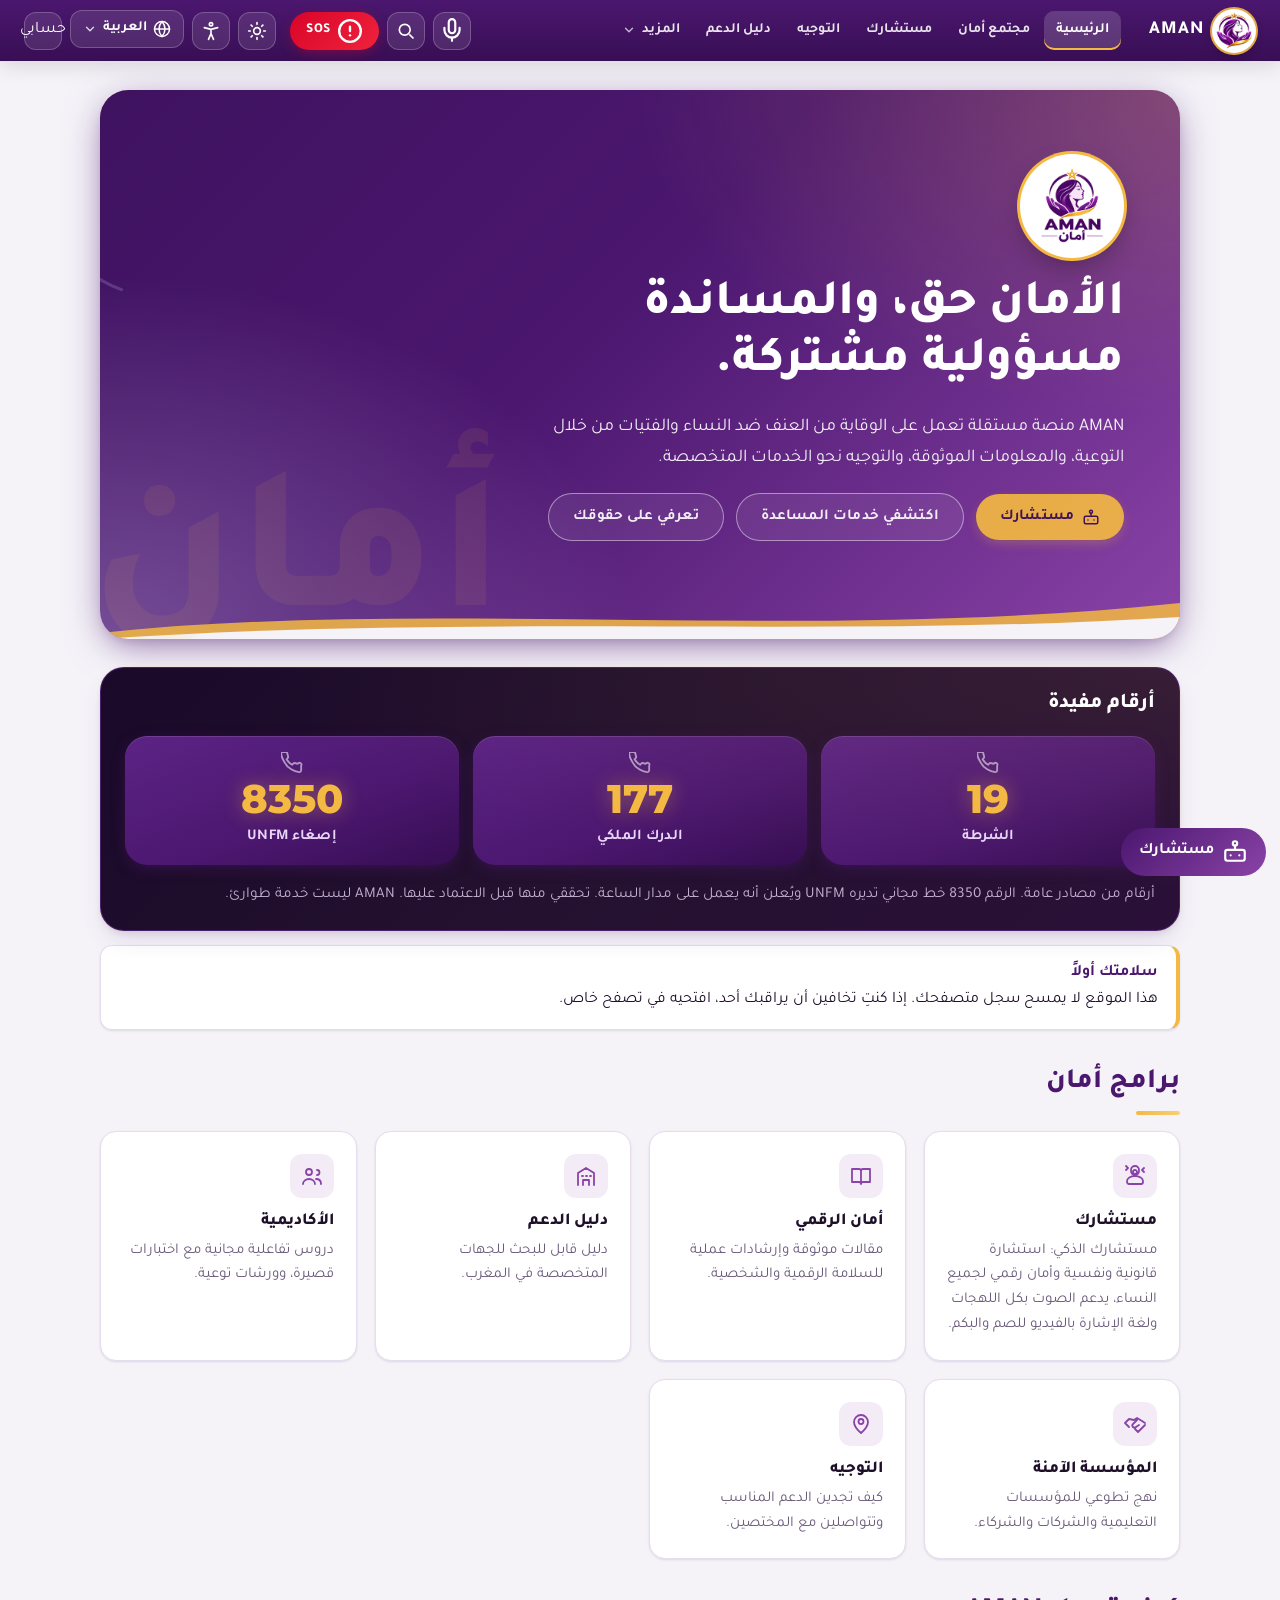
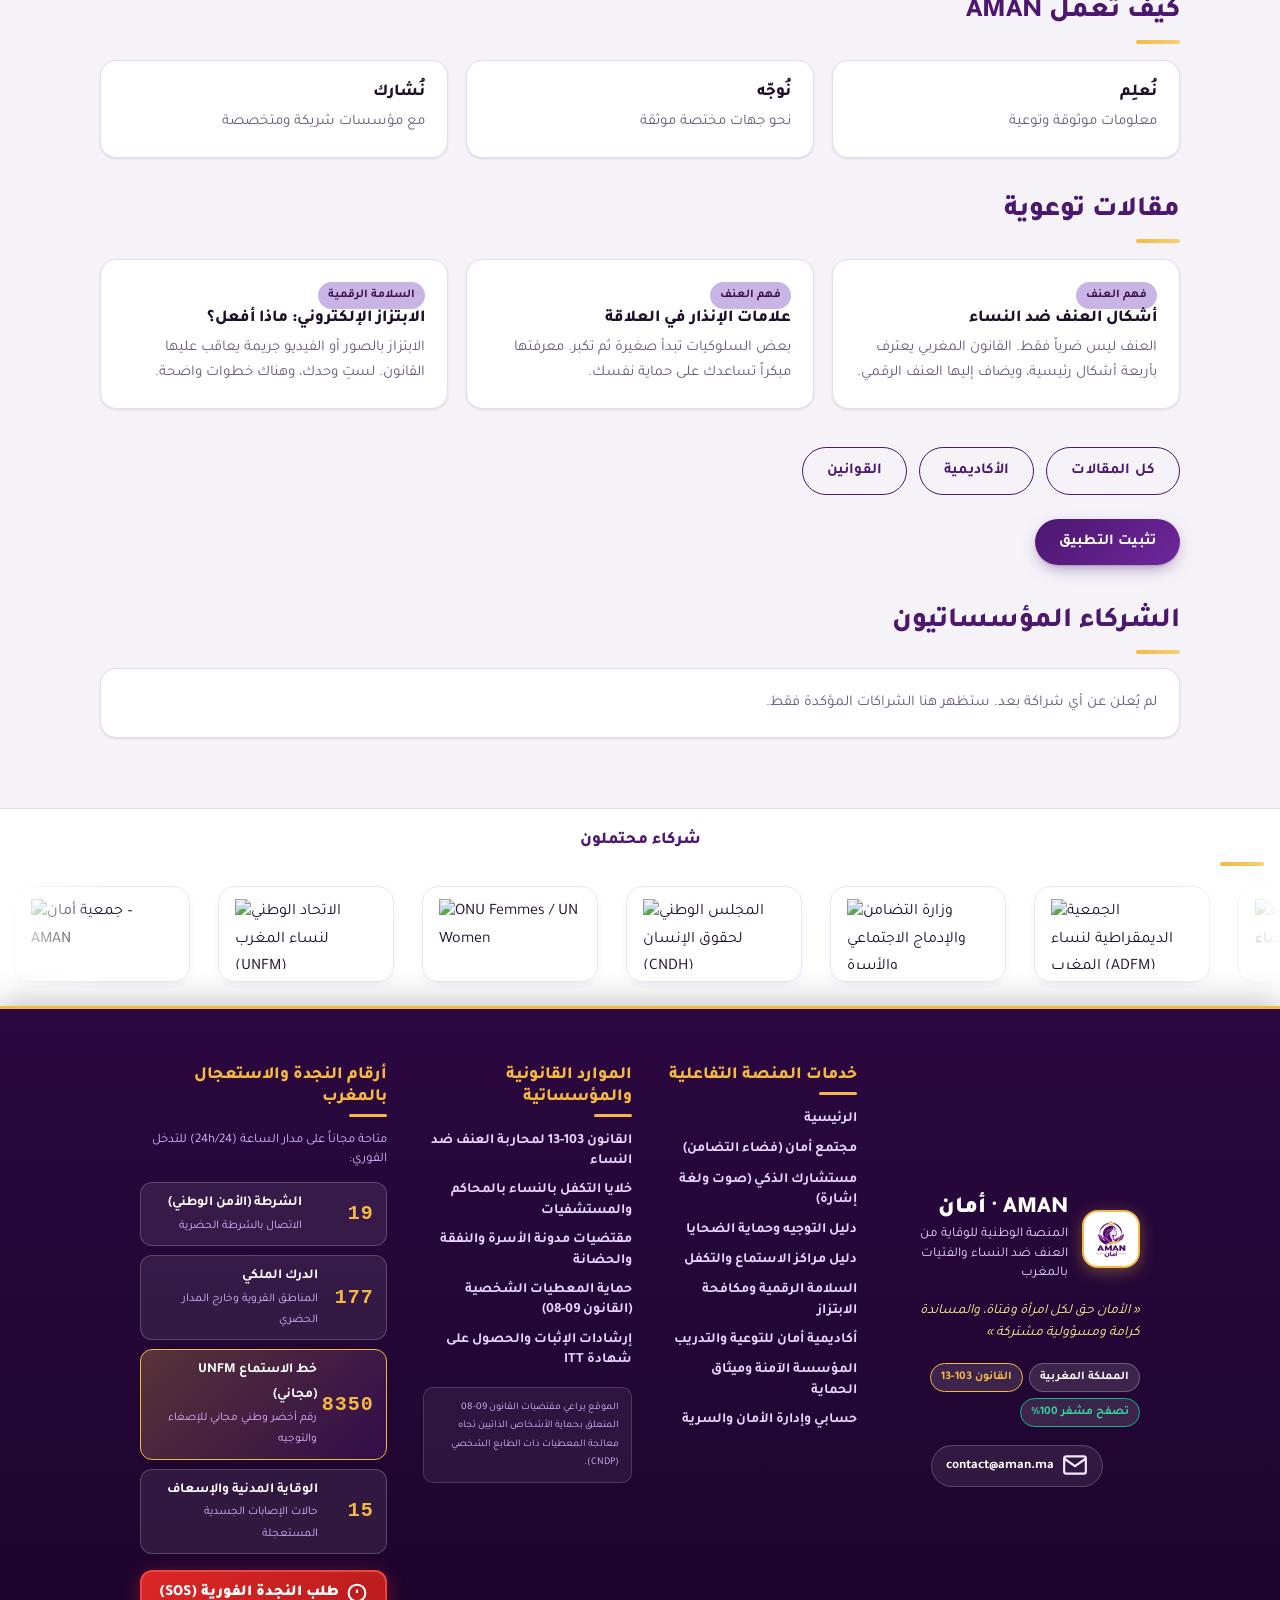
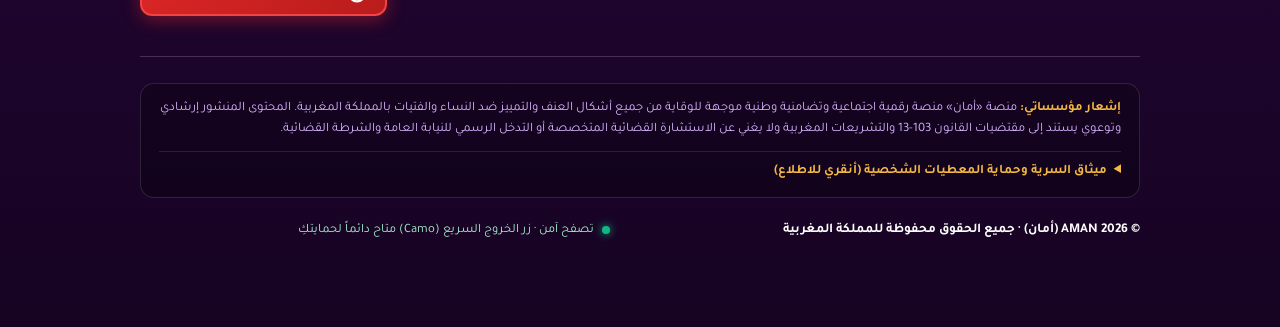
==== index.html @ eb29cfd9 "Add files via upload" ====
<!DOCTYPE html><html lang="ar" dir="rtl"><head><meta charset="utf-8">
<meta name="viewport" content="width=device-width, initial-scale=1, viewport-fit=cover"><title>AMAN – أمان</title><meta name="description" content="AMAN – أمان: منصة مغربية للوقاية من العنف ضد النساء والفتيات. معلومات موثوقة، توجيه نحو خدمات المساندة، مساعد ذكي بالدارجة والعربية والفرنسية. Plateforme marocaine de prévention des violences faites aux femmes.">
<link rel="canonical" href="./">
<meta property="og:type" content="website"><meta property="og:site_name" content="AMAN – أمان"><meta property="og:title" content="AMAN – أمان | الأمان حق، والمساندة مسؤولية مشتركة"><meta property="og:description" content="معلومات موثوقة، توجيه نحو خدمات المساندة، ومساعد ذكي لمواجهة العنف ضد النساء والفتيات في المغرب."><meta property="og:url" content="./"><meta property="og:image" content="icon-512.png"><meta property="og:locale" content="ar_MA"><meta property="og:locale:alternate" content="fr_MA"><meta property="og:locale:alternate" content="en_GB"><meta name="twitter:card" content="summary">
<meta name="theme-color" content="#4B176F"><meta name="apple-mobile-web-app-capable" content="yes"><script>if(location.protocol!=="file:"){var m=document.createElement("link");m.rel="manifest";m.href="manifest.webmanifest";document.head.appendChild(m)}</script><link rel="icon" type="image/png" sizes="192x192" href="icon-192.png"><link rel="apple-touch-icon" id="ai"><meta name="mobile-web-app-capable" content="yes"><meta name="apple-mobile-web-app-title" content="AMAN">
<script>(function(){try{var t=localStorage.getItem("aman-theme");if(t==="dark"||t==="light")document.documentElement.setAttribute("data-theme",t)}catch(e){}})()</script>
<link rel="preconnect" href="https://fonts.googleapis.com"><link rel="preconnect" href="https://fonts.gstatic.com" crossorigin><link rel="preload" as="image" href="logo.png"><link rel="stylesheet" href="app.css"><link rel="stylesheet" href="https://fonts.googleapis.com/css2?family=Tajawal:wght@400;500;700;800&family=Montserrat:wght@400;500;600;700&display=swap">

</head><body>
<noscript><p style="padding:16px;text-align:center">يحتاج موقع أمان إلى تفعيل JavaScript. AMAN nécessite JavaScript. AMAN needs JavaScript enabled. — طوارئ / Urgence / Emergency: 19 · 177 · 15 · 8350</p></noscript>
<header><a class="logo" href="#home" aria-label="AMAN"><img class="lc" data-mk alt=""><span>AMAN</span></a><nav class="dn" id="dn" aria-label="Main"></nav><span class="sp"></span><div class="hd-act" id="hd-act"><button type="button" class="btn-sos" onclick="amanOpenSosModal()" aria-label="طوارئ SOS"><svg class="ic" width="16" height="16" viewBox="0 0 24 24" fill="none" stroke="currentColor" stroke-width="2.2" stroke-linecap="round" stroke-linejoin="round"><circle cx="12" cy="12" r="10"/><line x1="12" y1="8" x2="12" y2="12"/><line x1="12" y1="16" x2="12.01" y2="16"/></svg><span>SOS</span></button><button type="button" id="theme-btn" class="theme-btn" onclick="amanToggleTheme()" aria-label="الوضع الليلي"><svg class="ic sun" viewBox="0 0 24 24" fill="none" stroke="currentColor" stroke-width="2" stroke-linecap="round" stroke-linejoin="round" aria-hidden="true"><circle cx="12" cy="12" r="4"/><path d="M12 2v2M12 20v2M4.93 4.93l1.41 1.41M17.66 17.66l1.41 1.41M2 12h2M20 12h2M4.93 19.07l1.41-1.41M17.66 6.34l1.41-1.41"/></svg><svg class="ic moon" viewBox="0 0 24 24" fill="none" stroke="currentColor" stroke-width="2" stroke-linecap="round" stroke-linejoin="round" aria-hidden="true"><path d="M21 12.79A9 9 0 1 1 11.21 3 7 7 0 0 0 21 12.79z"/></svg></button><div class="dd lgm" id="lg"><button type="button" class="dd-b lg-b" id="lg-b" aria-haspopup="true" aria-expanded="false" aria-controls="lg-m" aria-label="Language"><svg class="ic" width="18" height="18" viewBox="0 0 24 24" fill="none" stroke="currentColor" stroke-width="2" stroke-linecap="round" stroke-linejoin="round" aria-hidden="true"><circle cx="12" cy="12" r="10"/><path d="M2 12h20M12 2a15.3 15.3 0 0 1 4 10 15.3 15.3 0 0 1-4 10 15.3 15.3 0 0 1-4-10 15.3 15.3 0 0 1 4-10z"/></svg><span class="lg-full">العربية</span><span class="lg-code">AR</span><svg class="ic dd-chev" width="14" height="14" viewBox="0 0 24 24" fill="none" stroke="currentColor" stroke-width="2.4" stroke-linecap="round" stroke-linejoin="round" aria-hidden="true"><path d="m6 9 6 6 6-6"/></svg></button><div class="dd-m" id="lg-m" role="menu"><button type="button" role="menuitemradio" data-l="0" lang="ar" dir="rtl"><span>العربية</span><small>AR</small></button><button type="button" role="menuitemradio" data-l="1" lang="fr" dir="ltr"><span>Français</span><small>FR</small></button><button type="button" role="menuitemradio" data-l="2" lang="en" dir="ltr"><span>English</span><small>EN</small></button></div></div><a class="hd-acc" id="hd-acc" href="#account"><svg class="ic" width="20" height="20" viewBox="0 0 24 24" fill="none" stroke="currentColor" stroke-width="2" stroke-linecap="round" stroke-linejoin="round" aria-hidden="true"><path d="M20 21v-2a4 4 0 0 0-4-4H8a4 4 0 0 0-4 4v2"/><circle cx="12" cy="7" r="4"/></svg></a><button class="bg" onclick="drw(1)" id="mb" aria-label="القائمة"><svg class="ic" width="22" height="22" viewBox="0 0 24 24" fill="none" stroke="currentColor" stroke-width="2" stroke-linecap="round" stroke-linejoin="round"><line x1="4" y1="12" x2="20" y2="12"/><line x1="4" y1="6" x2="20" y2="6"/><line x1="4" y1="18" x2="20" y2="18"/></svg></button></div></header>
<div id="drw"><button class="btn d" onclick="drw(0)" aria-label="إغلاق"><svg class="ic" width="20" height="20" viewBox="0 0 24 24" fill="none" stroke="currentColor" stroke-width="2" stroke-linecap="round" stroke-linejoin="round"><line x1="18" y1="6" x2="6" y2="18"/><line x1="6" y1="6" x2="18" y2="18"/></svg></button><div id="dl"></div></div>
<main id="m"></main><nav class="bn" id="bn"></nav>
<section id="prt" aria-labelledby="prtT"><h2 id="prtT"></h2><div class="prt-v"><div class="prt-t" id="prtL"></div></div></section>
<footer><div id="ft"></div></footer>

<script src="content.js"></script>
<script src="app-core.js"></script>
<script src="app-ai.js"></script>
<script src="app-speech.js"></script>
<script>if('serviceWorker' in navigator && location.protocol!=='file:'){window.addEventListener('load',()=>navigator.serviceWorker.register('sw.js').then(r=>{r&&r.update&&r.update()}).catch(()=>{}));}</script>
<link rel="stylesheet" href="search.css">
<script src="search.js"></script>
<link rel="stylesheet" href="community.css">
<script src="community.js"></script>
<link rel="stylesheet" href="protect.css">
<link rel="stylesheet" href="select.css">
<script src="select.js" defer></script>
<script src="protect.js"></script>
<script src="app-extra.js"></script>
<script src="app-voice.js"></script>
</body></html>
---- app.css ----
#aman-camou-screen{display:none;position:fixed;inset:0;background:#f8fafc;z-index:99999;padding:24px;color:#1e293b;font-family:system-ui,-apple-system,sans-serif;overflow-y:auto}.camo-card{max-width:540px;margin:30px auto;background:#fff;border-radius:18px;padding:24px;box-shadow:0 10px 30px rgba(0,0,0,.08);border:1px solid #e2e8f0}.camo-btn{width:100%;padding:10px;background:#0284c7;color:#fff;border:none;border-radius:10px;font-weight:700;cursor:pointer}.sos-head{display:flex;justify-content:space-between;align-items:center;margin-bottom:14px;border-bottom:2px solid #ef233c;padding-bottom:10px}.sos-x{padding:6px 10px;border-radius:10px}.sos-call-ic{color:var(--red)}.sos-call-go{color:var(--mu);margin-top:4px}.sos-box{background:var(--bg);border:1px solid var(--bd);border-radius:14px;padding:12px;margin-bottom:14px}.sos-box-t{display:flex;gap:6px;align-items:center;margin-bottom:8px;color:var(--ac);font-size:.9rem}.sos-trusted{display:flex;flex-direction:column;gap:4px;margin-bottom:10px}.sos-trusted input{flex:1;padding:8px;border:1px solid var(--bd);border-radius:10px;font:inherit}#aman-ai-fab{position:fixed;z-index:25;bottom:84px;inset-inline-start:14px;background:linear-gradient(135deg,var(--p),var(--s));color:#fff;border-radius:999px;padding:10px 18px;text-decoration:none;font-weight:700;display:flex;align-items:center;gap:8px}
:root{--p:#4B176F;--s:#8A43A7;--l:#C9B4E6;--g:#F4B942;--bg:#F5F3F8;--tx:#1E1029;--card:#fff;--mu:#6B5B7B;--bd:#E6DCF0;--ac:#4B176F;--ic:#8A43A7;--red:#c8102e;--ok:#047857;box-sizing:border-box;padding-top:env(safe-area-inset-top,0px);padding-bottom:env(safe-area-inset-bottom,0px)}
@media(prefers-color-scheme:dark){:root:not([data-theme="light"]){--bg:#120919;--tx:#F8F4FC;--card:#1D1027;--mu:#BCAECB;--bd:#38204A;--ac:#C9B4E6;--ic:#B98AD0;--red:#ff6b7d;--ok:#34d399}}
:root[data-theme="dark"],html.is-dark{--bg:#120919;--tx:#F8F4FC;--card:#1D1027;--mu:#BCAECB;--bd:#38204A;--ac:#C9B4E6;--ic:#B98AD0;--red:#ff6b7d;--ok:#34d399}
html.is-dark:not(.a11y-dark):not(.a11y-contrast) .btn.d,html.is-dark:not(.a11y-dark):not(.a11y-contrast) .ai-send,html.is-dark:not(.a11y-dark):not(.a11y-contrast) .ai-cat-btn.on,html.is-dark:not(.a11y-dark):not(.a11y-contrast) .ai-icon-btn.on,html.is-dark:not(.a11y-dark):not(.a11y-contrast) .ai-icon-btn:hover,html.is-dark:not(.a11y-dark):not(.a11y-contrast) .ai-msg.user .ai-msg-bubble,html.is-dark:not(.a11y-dark):not(.a11y-contrast) .a11y-voice-ic,html.is-dark:not(.a11y-dark):not(.a11y-contrast) .ai-voice-ic{background:#7B3A9B;border-color:#7B3A9B;color:#fff}html.is-dark:not(.a11y-dark):not(.a11y-contrast) header{border-bottom:1px solid var(--bd)}.theme-btn{width:36px;height:36px;flex-shrink:0;border-radius:50%;display:inline-flex;align-items:center;justify-content:center;background:rgba(255,255,255,.14);color:#fff;border:1px solid rgba(255,255,255,.4);cursor:pointer;padding:0}.theme-btn:hover{background:rgba(255,255,255,.26)}.theme-btn .ic{margin:0;width:20px;height:20px;color:inherit}.theme-btn .moon{display:none}html.is-dark .theme-btn .sun{display:none}html.is-dark .theme-btn .moon{display:block}@media(max-width:480px){.theme-btn{width:32px;height:32px}}@media(max-width:400px){header{gap:6px;padding:8px 10px}.logo span{display:none}#lg{max-width:86px}}
html{scroll-padding-top:env(safe-area-inset-top,0px)}*,*::before,*::after{box-sizing:inherit}
body{margin:0;background:var(--bg);color:var(--tx);font:400 16px/1.7 Montserrat,Tajawal,sans-serif;padding-bottom:70px}
body::before{content:"";position:fixed;inset:0 0 auto;height:env(safe-area-inset-top,0px);background:var(--p);z-index:30}
html[lang=ar] body{font-family:Tajawal,Montserrat,sans-serif}
a{color:var(--ac)}h1,h2,h3{line-height:1.25;margin:0 0 .5em}h2{font-size:1.6rem;color:var(--ac)}
header{position:sticky;top:env(safe-area-inset-top,0px);z-index:20;background:var(--p);color:#fff;display:flex;align-items:center;gap:10px;padding:10px 16px}
.logo{display:flex;align-items:center;gap:8px;color:#fff;text-decoration:none;font-weight:800;font-size:1.2rem}
.lc{height:46px;width:auto;background:#fff;border-radius:12px;padding:2px 8px}.hl{display:block;height:120px;width:auto;background:#fff;border-radius:16px;padding:6px 14px;margin-bottom:18px;position:relative}.bt{display:grid;gap:12px;grid-template-columns:repeat(auto-fit,minmax(150px,1fr));margin-bottom:24px}.bt div{border-radius:16px;padding:16px;text-align:center;border:1px solid var(--bd)}.bt img{height:90px}.sp{flex:1}
select,input,textarea,button{font:inherit}
select{border-radius:8px;border:1px solid var(--l);padding:4px 8px;background:#fff;color:#24112f}
.dn{display:none;gap:4px}.dn a{color:#fff;text-decoration:none;padding:6px 8px;border-radius:8px;font-size:.9rem}.dn a.on,.dn a:hover{background:rgba(255,255,255,.18)}
@media(min-width:960px){.dn{display:flex}.bn,.bg{display:none!important}body{padding-bottom:0}}
.bn{position:fixed;bottom:0;inset-inline:0;background:var(--card);border-top:1px solid var(--bd);display:flex;z-index:20;padding-bottom:env(safe-area-inset-bottom,0px)}
.bn a,.bn button{flex:1;text-align:center;padding:8px 2px;font-size:.72rem;color:var(--mu);text-decoration:none;background:none;border:0;cursor:pointer}.bn .on{color:var(--ac);font-weight:700}.bn a,.bn button{min-width:0;display:flex;flex-direction:column;align-items:center;gap:2px}.bn span{display:block;max-width:100%;overflow:hidden;text-overflow:ellipsis;white-space:nowrap;line-height:1.3}.bn .ic{width:22px;height:22px;margin:0}.bn a,.bn button{font-size:.78rem;padding:8px 4px}
.bg{background:none;border:1px solid var(--l);color:#fff;border-radius:8px;padding:4px 10px;cursor:pointer}
#drw{display:none;position:fixed;inset:0;background:var(--bg);z-index:40;padding:20px;overflow:auto}#drw a{display:block;padding:12px 0;border-bottom:1px solid var(--bd);text-decoration:none;font-weight:600}
main{max-width:1000px;margin:0 auto;padding:20px 16px}
.hero{background:linear-gradient(135deg,var(--p),var(--s));color:#fff;border-radius:24px;padding:40px 24px;position:relative;overflow:hidden;margin-bottom:28px}
.hero::after{content:"أمان";position:absolute;inset-inline-end:-10px;bottom:-40px;font:800 11rem/1 Tajawal;color:var(--g);opacity:.18;pointer-events:none}
.hero h1{font-size:clamp(1.9rem,6vw,3rem);font-weight:800;max-width:14em;position:relative}.hero p{max-width:34em;opacity:.95;position:relative}
.btn{display:inline-block;border:0;border-radius:999px;padding:11px 20px;font-weight:700;cursor:pointer;text-decoration:none;background:var(--g);color:#3a1250;margin:4px 4px 4px 0;margin-inline:0 8px}
.btn.o{background:transparent;color:var(--ac);border:2px solid var(--ac)}.hero .btn.o,.a11y-hero .btn.o,.voice-sheet .btn.o{color:#fff;border-color:var(--l)}.btn.d{background:var(--p);color:#fff}
.grid{display:grid;gap:14px;grid-template-columns:repeat(auto-fit,minmax(230px,1fr));margin:14px 0 32px}
.card{background:var(--card);border:1px solid var(--bd);border-radius:18px;padding:18px;box-shadow:0 2px 10px rgba(75,23,111,.07)}
.card h3{color:var(--ac);font-size:1.1rem}.card p{margin:0;color:var(--mu)}
.tag{display:inline-block;font-size:.75rem;padding:2px 10px;border-radius:99px;background:var(--l);color:#3a1250;margin-inline-end:6px}.tag.w{background:var(--g)}
.note{border-inline-start:5px solid var(--g);background:var(--card);padding:12px 16px;border-radius:12px;margin:14px 0}
.em{border:2px solid var(--p);border-radius:16px;padding:14px 18px;background:var(--card);margin:14px 0}
.bar{display:flex;gap:8px;flex-wrap:wrap;margin:12px 0}.bar input,.bar select{flex:1;min-width:140px;padding:9px 12px;border-radius:12px;border:1px solid var(--bd);background:var(--card);color:var(--tx)}
label{display:block;margin:10px 0 2px;font-weight:600;font-size:.92rem}
form input:not([type=checkbox]),form textarea,form select{width:100%;padding:10px 12px;border-radius:12px;border:1px solid var(--bd);background:var(--card);color:var(--tx)}
.ic{width:26px;height:26px;display:block;margin:0 auto 2px}.card .ic{margin:0 0 8px;color:var(--ic)}.lk{background:none;border:0;color:var(--ac);font:inherit;font-weight:600;cursor:pointer;padding:0}.wv{position:absolute;inset-inline:0;bottom:0;width:100%;height:46px;pointer-events:none}.qx{position:fixed;inset-inline-start:12px;bottom:calc(78px + env(safe-area-inset-bottom,0px));z-index:35;background:var(--g);color:#3a1250;border:0;border-radius:999px;padding:8px 14px;font-weight:800;box-shadow:0 2px 10px rgba(0,0,0,.3);cursor:pointer}@media(min-width:960px){.qx{bottom:20px}}.hp{position:absolute!important;left:-9999px}.ms{margin-top:10px;font-weight:600}
table{width:100%;border-collapse:collapse;font-size:.9rem}td,th{padding:8px;border-bottom:1px solid var(--bd);text-align:start}.sc{overflow-x:auto}
footer{background:var(--p);color:#e9dcf3;padding:28px 16px;font-size:.85rem;margin-top:30px}footer div{max-width:1000px;margin:auto}
:focus-visible{outline:3px solid var(--g);outline-offset:2px}
@media print{header,.bn,footer,.np{display:none!important}}
@media(prefers-reduced-motion:no-preference){main{animation:f .35s}@keyframes f{from{opacity:0}}}
.lc{height:44px;width:44px;border-radius:50%;object-fit:contain;padding:3px;box-shadow:0 0 0 2px var(--g)}
.hl{height:132px;width:132px;border-radius:50%;padding:10px;object-fit:contain;box-shadow:0 0 0 4px var(--g);margin-bottom:20px}
.hero::before{content:"";position:absolute;inset-inline-end:-70px;top:-70px;width:280px;height:280px;border:3px solid var(--l);border-radius:50%;border-bottom-color:transparent;border-inline-start-color:transparent;opacity:.4;transform:rotate(-25deg);pointer-events:none}
h2::after{content:"";display:block;width:72px;height:7px;margin-top:8px;background:var(--g);border-radius:100% 0 100% 0/100% 0 100% 0}
.note b{color:var(--ac)}.qx{font-size:.95rem;border:2px solid #fff}
.ai-container{max-width:860px;margin:0 auto}
.ai-msg{display:flex;gap:10px;align-items:flex-start;max-width:88%;animation:fadeIn .2s ease}
.ai-msg.user{align-self:flex-end;flex-direction:row-reverse}
.ai-msg.assistant{align-self:flex-start}
.ai-msg-bubble{padding:12px 16px;border-radius:16px;font-size:.95rem;line-height:1.65;word-break:break-word}
.ai-msg.user .ai-msg-bubble{background:var(--p);color:#fff;border-bottom-right-radius:4px}
html[dir=rtl] .ai-msg.user .ai-msg-bubble{border-bottom-right-radius:16px;border-bottom-left-radius:4px}
.ai-msg.assistant .ai-msg-bubble{background:var(--card);border:1px solid var(--bd);color:var(--tx);border-bottom-left-radius:4px}
html[dir=rtl] .ai-msg.assistant .ai-msg-bubble{border-bottom-left-radius:16px;border-bottom-right-radius:4px}
.ai-msg-avatar{width:36px;height:36px;border-radius:50%;display:flex;align-items:center;justify-content:center;font-size:1.1rem;flex-shrink:0;background:var(--l);color:var(--p)}
.ai-msg.user .ai-msg-avatar{background:var(--s);color:#fff}
.ai-typing{display:inline-flex;gap:5px;align-items:center;padding:10px 16px;background:var(--card);border:1px solid var(--bd);border-radius:16px}
.ai-typing span{width:6px;height:6px;background:var(--mu);border-radius:50%;animation:aiBounce 1.2s infinite ease-in-out}
.ai-typing span:nth-child(2){animation-delay:.2s}
.ai-typing span:nth-child(3){animation-delay:.4s}
@keyframes aiBounce{0%,80%,100%{transform:scale(0)}40%{transform:scale(1)}}
@keyframes fadeIn{from{opacity:0;transform:translateY(6px)}to{opacity:1;transform:none}}
.ai-prompt-btn:hover{transform:translateY(-2px);border-color:var(--p);box-shadow:0 4px 12px rgba(75,23,111,0.12)}
#aman-ai-fab{transition:transform .2s ease,box-shadow .2s ease}
#aman-ai-fab:hover{transform:scale(1.04);box-shadow:0 8px 24px rgba(75,23,111,0.4)}
@media(min-width:960px){#aman-ai-fab{bottom:24px}}

/* --- AMAN SOS & AI STUDIO DESIGN SYSTEM --- */
.btn-sos{background:linear-gradient(135deg,#d90429,#ef233c);color:#fff;border:1px solid rgba(255,255,255,0.4);border-radius:999px;padding:6px 14px;font-weight:800;font-size:0.85rem;display:inline-flex;align-items:center;gap:6px;cursor:pointer;box-shadow:0 0 0 0 rgba(239,35,60,0.7);animation:pulseSos 2s infinite;text-decoration:none;flex-shrink:0;letter-spacing:0.5px}
.btn-sos:hover{background:#b70921;transform:scale(1.04)}
@keyframes pulseSos{0%{box-shadow:0 0 0 0 rgba(239,35,60,0.7)}70%{box-shadow:0 0 0 9px rgba(239,35,60,0)}100%{box-shadow:0 0 0 0 rgba(239,35,60,0)}}

.bn-sos-btn{display:flex;flex-direction:column;align-items:center;justify-content:center;color:var(--red);font-weight:800;background:none;border:none;cursor:pointer;font-size:.72rem;gap:2px}

.sos-overlay{position:fixed;inset:0;background:rgba(18,7,28,0.85);backdrop-filter:blur(6px);z-index:90;display:flex;align-items:center;justify-content:center;padding:16px;animation:fadeIn .15s ease}
.sos-sheet{background:var(--card);border:2px solid #ef233c;border-radius:22px;max-width:600px;width:100%;max-height:92vh;overflow-y:auto;box-shadow:0 24px 60px rgba(217,4,41,0.35);padding:22px;color:var(--tx)}
.sos-icon-badge{width:44px;height:44px;border-radius:12px;background:rgba(239,35,60,0.12);color:var(--red);display:flex;align-items:center;justify-content:center}
.sos-grid{display:grid;grid-template-columns:repeat(auto-fit,minmax(145px,1fr));gap:10px;margin-bottom:16px}
.sos-call-card{display:flex;flex-direction:column;align-items:center;text-align:center;padding:12px 10px;border-radius:14px;border:1px solid var(--bd);background:var(--bg);text-decoration:none;color:var(--tx);transition:transform .15s,box-shadow .15s}
.sos-call-card:hover{transform:translateY(-2px);box-shadow:0 6px 16px rgba(0,0,0,0.08);border-color:#ef233c}
.sos-call-card.urgent{border-color:#ef233c;background:rgba(239,35,60,0.06)}
.sos-call-card.highlight{border-color:var(--s);background:rgba(75,23,111,0.06)}
.sos-call-num{font-size:1.6rem;font-weight:900;line-height:1;margin-bottom:4px;color:var(--red)}
.sos-call-card.highlight .sos-call-num{color:var(--ac)}
.sos-call-label{font-size:.78rem;line-height:1.3}

/* --- Upgraded SOS Radar & Safety Kit --- */
.sos-gps-box{background:rgba(75,23,111,0.05);border:1px solid rgba(75,23,111,0.18)}
.sos-gps-preview{margin-top:6px}
.sos-gps-badge{display:flex;align-items:center;justify-content:space-between;flex-wrap:wrap;gap:8px;padding:8px 12px;background:rgba(4,120,87,0.1);border:1px solid #10b981;border-radius:10px;color:#065f46;font-size:.82rem}
html.is-dark .sos-gps-badge{background:rgba(16,185,129,0.18);color:#34d399;border-color:#059669}
.sos-map-link{display:inline-flex;align-items:center;gap:4px;color:#0284c7;font-weight:700;text-decoration:none;border-bottom:1px dashed #0284c7}
.sos-map-link:hover{color:#0369a1}
.sos-pulse-txt{animation:sosBlink 1s infinite;color:var(--ac);font-weight:700;font-size:.82rem}
@keyframes sosBlink{0%,100%{opacity:1}50%{opacity:.4}}

/* Strobe screen overlay */
.sos-strobe-screen{display:none;position:fixed;inset:0;z-index:999999;align-items:center;justify-content:center;transition:background-color .08s}
.strobe-dismiss{font-size:1.2rem;padding:16px 32px;box-shadow:0 10px 40px rgba(0,0,0,0.5);border-radius:999px;font-weight:900}

/* Emergency Audio Record */
.recording-pulse{animation:pulseRec 1s infinite alternate!important;background:#ef233c!important;color:#fff!important;border-color:#ef233c!important}
@keyframes pulseRec{from{box-shadow:0 0 0 0 rgba(239,35,60,0.7)}to{box-shadow:0 0 0 10px rgba(239,35,60,0)}}

/* Emergency Details & Guide Cards */
.sos-details-card{background:var(--bg);border:1px solid var(--bd);border-radius:14px;padding:10px 14px;margin-bottom:12px;font-size:.88rem;transition:border-color .2s}
.sos-details-card summary{cursor:pointer;user-select:none;color:var(--tx)}
.sos-details-card[open]{border-color:var(--s)}
.sos-guide-steps{margin:10px 0 0;padding-inline-start:20px;display:flex;flex-direction:column;gap:6px;font-size:.84rem;color:var(--tx)}
.sos-guide-steps li b{color:var(--ac)}

.ai-studio-header{margin-bottom:14px;border-radius:20px;border:1px solid var(--bd)}
.ai-badge-icon{width:52px;height:52px;border-radius:16px;background:linear-gradient(135deg,var(--p),var(--s));color:#fff;display:flex;align-items:center;justify-content:center;box-shadow:0 6px 18px rgba(75,23,111,0.25);flex-shrink:0}
.ai-live-pulse{display:inline-flex;align-items:center;gap:6px;font-size:.8rem;color:var(--ok);font-weight:700}
.pulse-dot{width:8px;height:8px;border-radius:50%;background:#10b981;box-shadow:0 0 0 0 rgba(16,185,129,0.7);animation:pulseDot 1.8s infinite}
@keyframes pulseDot{0%{box-shadow:0 0 0 0 rgba(16,185,129,0.7)}70%{box-shadow:0 0 0 6px rgba(16,185,129,0)}100%{box-shadow:0 0 0 0 rgba(16,185,129,0)}}

.ai-cat-tabs{display:flex;gap:8px;overflow-x:auto;padding-bottom:6px;margin-bottom:12px;scrollbar-width:none}
.ai-cat-tabs::-webkit-scrollbar{display:none}
.ai-cat-btn{padding:8px 14px;border-radius:999px;border:1px solid var(--bd);background:var(--card);color:var(--tx);font-size:.84rem;font-weight:700;cursor:pointer;white-space:nowrap;display:inline-flex;align-items:center;gap:6px;transition:all .15s}
.ai-cat-btn:hover{border-color:var(--p);background:rgba(75,23,111,0.04)}
.ai-cat-btn.on{background:var(--p);color:#fff;border-color:var(--p);box-shadow:0 4px 12px rgba(75,23,111,0.22)}


.tag-hotline{display:inline-flex;align-items:center;gap:4px;padding:4px 10px;border-radius:999px;background:rgba(239,35,60,0.1);color:var(--red);font-weight:700;font-size:.82rem;text-decoration:none;border:1px solid rgba(239,35,60,0.25);transition:all .15s}
.tag-hotline:hover{background:#ef233c;color:#fff}

.ai-msg-actions{display:flex;gap:6px;margin-top:6px;align-items:center}
.ai-action-btn{background:none;border:1px solid var(--bd);border-radius:8px;padding:3px 8px;font-size:.74rem;color:var(--mu);cursor:pointer;display:inline-flex;align-items:center;gap:4px;transition:all .15s}
.ai-action-btn:hover{background:var(--bg);color:var(--tx);border-color:var(--p)}

.mic-recording{background:#ef233c !important;color:#fff !important;animation:pulseMic 1.2s infinite}
@keyframes pulseMic{0%{box-shadow:0 0 0 0 rgba(239,35,60,0.6)}70%{box-shadow:0 0 0 8px rgba(239,35,60,0)}100%{box-shadow:0 0 0 0 rgba(239,35,60,0)}}

@media(max-width:480px){header{gap:6px;padding:8px 10px}.logo{font-size:1rem;gap:6px}.lc{height:36px!important;width:36px!important}#lg{max-width:86px;font-size:.8rem;padding:4px}.btn-sos{padding:5px 10px;font-size:.8rem}}@media(max-width:360px){.logo span{display:none}}.sos-sheet{box-sizing:border-box}.sos-trusted label{display:flex;align-items:center;gap:6px;font-weight:700;font-size:.85rem}.sos-call-num{white-space:nowrap;font-size:clamp(1.15rem,5vw,1.6rem)}.ai-container{max-width:760px;margin:0 auto;display:flex;flex-direction:column;gap:10px}
.ai-top{display:flex;align-items:center;gap:12px}
.ai-top-txt{flex:1;min-width:0}.ai-top-txt h2{margin:0;font-size:1.3rem}.ai-top-txt p{margin:2px 0 0;color:var(--mu);font-size:.86rem;line-height:1.45}
.ai-top-act{display:flex;gap:6px}
.ai-icon-btn{width:40px;height:40px;flex-shrink:0;border-radius:12px;border:1px solid var(--bd);background:var(--card);color:var(--ac);display:inline-flex;align-items:center;justify-content:center;cursor:pointer}
.ai-icon-btn:hover,.ai-icon-btn.on{background:var(--p);color:#fff;border-color:var(--p)}
.ai-icon-btn.danger{color:var(--red);border-color:rgba(239,35,60,.35)}.ai-icon-btn.danger:hover{background:#ef233c;color:#fff}
.ai-urgent{display:flex;align-items:center;gap:6px;flex-wrap:wrap;padding:8px 12px;border-radius:14px;background:rgba(239,35,60,.07);border:1px solid rgba(239,35,60,.2);font-size:.85rem}
.ai-urgent>span{display:inline-flex;align-items:center;gap:6px;color:var(--red);font-weight:800;margin-inline-end:auto}
.ai-urgent a{padding:3px 10px;border-radius:999px;background:var(--card);color:var(--red);font-weight:800;text-decoration:none;border:1px solid rgba(239,35,60,.3)}
.ai-urgent button{padding:4px 12px;border-radius:999px;background:#ef233c;color:#fff;font-weight:800;border:none;cursor:pointer}
.ai-chat-card{background:var(--card);border:1px solid var(--bd);border-radius:18px;overflow:hidden;display:flex;flex-direction:column}
#ai-chat-box{padding:16px;min-height:260px;max-height:58vh;overflow-y:auto;display:flex;flex-direction:column;gap:12px}
.ai-sugg{padding:0 16px}.ai-sugg:empty{display:none}.ai-sugg small{color:var(--mu);font-weight:700;font-size:.78rem}
.ai-sugg-list{display:grid;grid-template-columns:repeat(auto-fit,minmax(200px,1fr));gap:8px;margin:6px 0 12px}
.ai-sugg-list button{display:flex;align-items:center;gap:8px;text-align:start;padding:10px 12px;border-radius:12px;border:1px solid var(--bd);background:var(--bg);color:var(--tx);font:inherit;font-size:.84rem;cursor:pointer}
.ai-sugg-list button:hover{border-color:var(--p)}.ai-sugg-list svg{color:var(--ac);flex-shrink:0}
.ai-form{display:flex;gap:8px;align-items:flex-end;padding:10px;border-top:1px solid var(--bd);background:var(--bg)}
.ai-form textarea{flex:1;resize:none;border:1px solid var(--l);border-radius:12px;padding:10px 12px;font:inherit;background:var(--card);color:var(--tx);min-height:40px;max-height:140px;box-sizing:border-box}
.ai-send{width:44px;height:40px;flex-shrink:0;border:none;border-radius:12px;background:var(--p);color:#fff;display:inline-flex;align-items:center;justify-content:center;cursor:pointer}
.ai-send:disabled{opacity:.5}[dir=rtl] .ai-send svg{transform:scaleX(-1)}
.ai-disclaimer{font-size:.76rem;color:var(--mu);text-align:center;margin:0;display:flex;align-items:center;justify-content:center;gap:6px}
@media(max-width:480px){.ai-top{flex-wrap:wrap}.ai-top-act{width:100%;justify-content:flex-end}.ai-top-txt p{font-size:.82rem}}
.ai-disclaimer{display:block}.ai-disclaimer svg{vertical-align:-2px;margin-inline-end:4px}@media(max-width:480px){.ai-urgent>span{flex-basis:100%;justify-content:flex-start}}
.sr-only{position:absolute!important;width:1px;height:1px;overflow:hidden;clip:rect(0 0 0 0);white-space:nowrap}
.skip-link{position:absolute;top:-60px;inset-inline-start:10px;z-index:200;background:var(--g);color:#000;padding:10px 16px;border-radius:10px;font-weight:800}.skip-link:focus{top:10px}
.a11y-hbtn{width:36px;height:36px;flex-shrink:0;border-radius:50%;display:inline-flex;align-items:center;justify-content:center;background:#fff;color:var(--p)}
.a11y-hbtn .ic,.ai-voice-ic .ic,.a11y-voice-ic .ic,.voice-orb .ic,.a11y-opt-ic .ic{margin:0;color:inherit}
.a11y-page h3{display:flex;align-items:center;gap:8px;margin-top:22px}.a11y-page h3 .ic,.a11y-page .card h3 .ic{width:20px;height:20px;margin:0;color:var(--ac)}
.a11y-hero{display:flex;gap:14px;align-items:center;background:linear-gradient(135deg,var(--p),var(--s));color:#fff;border-radius:20px;padding:18px}.a11y-hero h2{margin:0;color:#fff}.a11y-hero p{margin:4px 0 0;opacity:.95}.a11y-hero .ic{width:48px;height:48px;color:var(--g);margin:0;flex-shrink:0}
.a11y-voice-cta,.ai-voice-cta{display:flex;align-items:center;gap:14px;margin-top:14px;padding:14px 16px;border-radius:18px;background:var(--card);border:2px solid var(--g);color:var(--tx);text-decoration:none;text-align:start;font:inherit;cursor:pointer;width:100%;box-sizing:border-box}
.ai-voice-cta{margin-top:0}.a11y-voice-cta b,.ai-voice-cta b{display:block;font-size:1.05rem;color:var(--ac)}.a11y-voice-cta small,.ai-voice-cta small{color:var(--mu)}
.a11y-voice-ic,.ai-voice-ic{width:54px;height:54px;flex-shrink:0;border-radius:50%;display:flex;align-items:center;justify-content:center;background:var(--p);color:#fff}
.ai-voice-ic{width:46px;height:46px}
.a11y-row{display:flex;gap:10px;flex-wrap:wrap;align-items:center}.a11y-row .btn{display:inline-flex;align-items:center;gap:6px}.a11y-row .btn .ic{width:18px;height:18px;margin:0;color:inherit}
.a11y-rate{display:flex;align-items:center;gap:8px;font-weight:700}
.a11y-size output{font-size:1.3rem;font-weight:800;min-width:70px;text-align:center}.a11y-size .btn{font-size:1.2rem;font-weight:800;min-width:56px}
.a11y-grid{display:grid;grid-template-columns:repeat(auto-fit,minmax(250px,1fr));gap:10px}
.a11y-opt{display:flex;align-items:center;gap:12px;padding:14px;border-radius:16px;border:2px solid var(--bd);background:var(--card);color:var(--tx);font:inherit;text-align:start;cursor:pointer}
.a11y-opt b{display:block}.a11y-opt small{color:var(--mu)}.a11y-opt>span:nth-child(2){flex:1}
.a11y-opt-ic{color:var(--ac)}.a11y-opt.on{border-color:var(--p);background:rgba(75,23,111,.07)}
.a11y-sw{width:42px;height:24px;border-radius:999px;background:var(--bd);position:relative;flex-shrink:0}.a11y-sw::after{content:"";position:absolute;top:3px;inset-inline-start:3px;width:18px;height:18px;border-radius:50%;background:#fff;transition:inset-inline-start .15s}
.a11y-opt.on .a11y-sw{background:var(--p)}.a11y-opt.on .a11y-sw::after{inset-inline-start:21px}
.a11y-keys td{padding:6px 10px}kbd{background:var(--card);border:1px solid var(--bd);border-bottom-width:3px;border-radius:6px;padding:2px 8px;font-family:monospace;white-space:nowrap}
.voice-overlay{position:fixed;inset:0;z-index:95;background:rgba(18,7,28,.92);display:flex;align-items:center;justify-content:center;padding:16px}
.voice-sheet{max-width:440px;width:100%;text-align:center;color:#fff}.voice-sheet h2{color:#fff;display:flex;justify-content:center;align-items:center;gap:8px}.voice-sheet h2 .ic{width:22px;height:22px;margin:0;color:var(--g)}
.voice-orb{width:150px;height:150px;border-radius:50%;border:none;margin:18px auto;display:flex;align-items:center;justify-content:center;background:linear-gradient(135deg,var(--p),var(--s));color:#fff;cursor:pointer;box-shadow:0 0 0 0 rgba(244,185,66,.6)}
.voice-orb.listening{background:#ef233c;animation:orbPulse 1.2s infinite}.voice-orb.speaking{background:var(--g);color:#2a0b3d;animation:orbPulse 1.8s infinite}.voice-orb.thinking{animation:orbSpin 1.6s linear infinite}
@keyframes orbPulse{0%{box-shadow:0 0 0 0 rgba(244,185,66,.6)}70%{box-shadow:0 0 0 28px rgba(244,185,66,0)}100%{box-shadow:0 0 0 0 rgba(244,185,66,0)}}
@keyframes orbSpin{to{transform:rotate(360deg)}}
.voice-state{font-size:1.25rem;font-weight:800;margin:6px 0}.voice-heard{min-height:1.5em;opacity:.85;font-size:1rem}
.voice-act{display:flex;gap:10px;justify-content:center;margin-top:16px}.voice-act .btn{display:inline-flex;align-items:center;gap:6px}.voice-act .ic{width:18px;height:18px;margin:0;color:inherit}
html.a11y-contrast.a11y-contrast{--ic:#2a0040;--red:#a00000;--ok:#00592e;--bg:#fff;--tx:#000;--card:#fff;--mu:#1a1a1a;--bd:#000;--p:#2a0040;--s:#2a0040;--ac:#2a0040;--l:#000}
html.a11y-contrast .card,html.a11y-contrast .ai-chat-card,html.a11y-contrast .a11y-opt{border:2px solid #000!important}
html.a11y-dark.a11y-dark{--ic:#ffe14d;--red:#ff8a8a;--ok:#4ade80;--bg:#000;--tx:#fff;--card:#000;--mu:#ffe14d;--bd:#ffe14d;--p:#ffe14d;--s:#ffe14d;--ac:#ffe14d;--l:#ffe14d;--g:#ffe14d}
html.a11y-dark body,html.a11y-dark main{background:#000;color:#fff}
html.a11y-dark header,html.a11y-dark footer,html.a11y-dark .bn{background:#000!important;color:#ffe14d!important;border-color:#ffe14d!important}
html.a11y-dark .btn.d,html.a11y-dark .ai-send,html.a11y-dark .ai-voice-ic,html.a11y-dark .a11y-voice-ic,html.a11y-dark .ai-msg.user .ai-msg-bubble,html.a11y-dark .ai-cat-btn.on{background:#ffe14d!important;color:#000!important}
html.a11y-dark .hero,html.a11y-dark .a11y-hero{background:#000!important;border:2px solid #ffe14d}
html.a11y-dark .card,html.a11y-dark .ai-chat-card{border:2px solid #ffe14d!important}
html.a11y-dark img{filter:grayscale(1) contrast(1.2)}
html.a11y-font body,html.a11y-font input,html.a11y-font textarea,html.a11y-font button,html.a11y-font select{font-family:Verdana,Tahoma,"Segoe UI",Arial,sans-serif!important}
html.a11y-spacing body{line-height:2!important;letter-spacing:.04em;word-spacing:.12em}html.a11y-spacing p{margin-bottom:1.1em}
html.a11y-links a,html.a11y-links button{text-decoration:underline!important;text-underline-offset:3px;outline:2px dashed currentColor;outline-offset:2px}
html.a11y-motion *,html.a11y-motion *::before,html.a11y-motion *::after{animation:none!important;transition:none!important;scroll-behavior:auto!important}
html.a11y-cursor,html.a11y-cursor *{cursor:url("data:image/svg+xml,%3Csvg xmlns='http://www.w3.org/2000/svg' width='40' height='40' viewBox='0 0 24 24'%3E%3Cpath d='m4 4 7 17 2.5-7.5L21 11z' fill='%23000' stroke='%23fff' stroke-width='1.5'/%3E%3C/svg%3E") 4 4,auto!important}
html.a11y-cursor :focus-visible{outline:5px solid #ef233c!important;outline-offset:3px!important}
html.a11y-tapread main *{cursor:help}
@media(prefers-reduced-motion:reduce){.voice-orb,.btn-sos{animation:none!important}}
@media(max-width:480px){.a11y-hbtn{width:32px;height:32px}.voice-orb{width:130px;height:130px}}
.a11y-sw{background:#9a8aa6!important}.a11y-opt.on .a11y-sw{background:var(--p)!important}html.a11y-dark .a11y-sw{background:#444!important}html.a11y-dark .a11y-opt.on .a11y-sw{background:#ffe14d!important}html.a11y-dark .a11y-opt.on .a11y-sw::after{background:#000}.a11y-row .btn.o{color:var(--ac);border:2px solid var(--p);background:var(--card)}.a11y-page{padding-bottom:90px}.reply-lang{display:flex;align-items:center;gap:8px;flex-wrap:wrap;font-size:.85rem;font-weight:700;color:var(--ac)}.reply-lang .ic{width:16px;height:16px;margin:0;color:inherit}
.reply-lang select{flex:1;min-width:170px;max-width:320px;padding:8px 10px;border-radius:12px;border:1px solid var(--l);background:var(--card);color:var(--tx);font:inherit;font-weight:600}
.voice-lang{display:flex;justify-content:center;margin:4px 0 8px}.voice-lang .reply-lang{color:#fff;justify-content:center}.voice-lang .reply-lang select{background:#fff;color:#2a0b3d}

.a11y-sr{margin-top:18px}.a11y-sr h4{display:flex;align-items:center;gap:6px;margin:14px 0 6px}
.a11y-steps{margin:0;padding-inline-start:20px;line-height:1.7}
.a11y-voices{list-style:none;padding:0;margin:8px 0 0;display:flex;flex-wrap:wrap;gap:8px}
.a11y-voices .btn{display:inline-flex;align-items:center;gap:6px;min-height:44px}
.a11y-voices small{opacity:.7}
#a11y-try{min-height:44px;padding:8px 12px;border:1px solid var(--bd);border-radius:12px;font:inherit;background:var(--card);color:var(--tx)}
/* aman-pro */
/* ===== AMAN professional design layer ===== */
:root{--r:16px;--sh1:0 1px 2px rgba(36,17,47,.05),0 1px 3px rgba(36,17,47,.06);--sh2:0 4px 6px -1px rgba(36,17,47,.07),0 12px 24px -6px rgba(75,23,111,.14);--ring:0 0 0 3px rgba(138,67,167,.28);--ease:cubic-bezier(.2,.7,.2,1)}
:root[data-theme="dark"],html.is-dark{--sh1:0 1px 2px rgba(0,0,0,.35);--sh2:0 10px 28px -8px rgba(0,0,0,.6);--ring:0 0 0 3px rgba(201,180,230,.35)}
body{-webkit-font-smoothing:antialiased;text-rendering:optimizeLegibility;font-size:16px;line-height:1.7}
main{max-width:1120px;padding:28px 20px 40px}
h1,h2,h3{letter-spacing:-.01em;font-weight:800}
html[lang=ar] h1,html[lang=ar] h2,html[lang=ar] h3{letter-spacing:0}
h2{font-size:clamp(1.35rem,3.2vw,1.75rem);margin:36px 0 14px}
main>h2:first-child,main>section+h2{margin-top:8px}
h2::after{width:44px;height:4px;margin-top:10px;border-radius:99px;background:linear-gradient(90deg,var(--g),#f7cf73)}
h3{font-size:1.08rem}
p{color:inherit}
/* Header */
header{background:linear-gradient(180deg,#52197a 0%,var(--p) 100%);box-shadow:0 1px 0 rgba(255,255,255,.06) inset,0 6px 20px -10px rgba(36,10,56,.55);padding:10px 20px;min-height:64px}
.logo{letter-spacing:.06em;font-size:1.15rem}
.lc{box-shadow:0 0 0 2px rgba(244,185,66,.9),0 4px 10px rgba(0,0,0,.18)}
.dn{gap:2px}.dn a{padding:8px 12px;border-radius:10px;font-weight:600;font-size:.88rem;opacity:.88;transition:background .2s,opacity .2s}
.dn a:hover{opacity:1;background:rgba(255,255,255,.1)}
.dn a.on{opacity:1;background:rgba(255,255,255,.16);box-shadow:inset 0 -2px 0 var(--g)}
#lg{border:1px solid rgba(255,255,255,.3);background:rgba(255,255,255,.12);color:#fff;border-radius:10px;padding:6px 10px;font-weight:600;cursor:pointer}
#lg option{color:#24112f;background:#fff}
.bg{border-color:rgba(255,255,255,.35);border-radius:10px;padding:6px 10px;background:rgba(255,255,255,.08)}
.theme-btn,.a11y-hbtn{transition:background .2s,transform .2s}
.btn-sos{box-shadow:0 4px 14px -4px rgba(217,4,41,.6);padding:7px 16px;border:0}
/* Hero */
.hero{border-radius:28px;padding:clamp(32px,6vw,64px) clamp(22px,5vw,56px) clamp(56px,7vw,80px);background:radial-gradient(120% 140% at 100% 0%,rgba(244,185,66,.22) 0%,rgba(244,185,66,0) 42%),radial-gradient(90% 120% at 0% 100%,rgba(201,180,230,.35) 0%,rgba(201,180,230,0) 55%),linear-gradient(135deg,#3f1260 0%,var(--p) 45%,var(--s) 100%);box-shadow:0 8px 40px -8px rgba(75,23,111,.6),var(--sh2);isolation:isolate}
.hero::after{opacity:.08;font-size:13rem}
.hero::before{opacity:.22}
.hero h1{font-size:clamp(1.9rem,5.2vw,3.1rem);line-height:1.15;margin-bottom:.4em;text-wrap:balance}
.hero p{font-size:clamp(1rem,1.6vw,1.12rem);line-height:1.75;opacity:.92;text-wrap:pretty}
.hl{height:104px;width:104px;padding:8px;box-shadow:0 0 0 3px var(--g),0 12px 30px -8px rgba(0,0,0,.4)}
.hero .btn{margin-top:10px}
.hero .btn.o{background:rgba(255,255,255,.08);border:1.5px solid rgba(255,255,255,.5);backdrop-filter:blur(4px)}
.hero .btn.o:hover{background:rgba(255,255,255,.18)}
/* Buttons */
.btn{display:inline-flex;align-items:center;justify-content:center;gap:8px;min-height:44px;padding:10px 24px;border-radius:999px;font-weight:700;font-size:.95rem;letter-spacing:.01em;box-shadow:0 1px 2px rgba(0,0,0,.08),0 4px 14px -4px rgba(244,185,66,.5);transition:transform .18s var(--ease),box-shadow .18s var(--ease),background .18s}
.btn:hover{transform:translateY(-2px);box-shadow:0 2px 4px rgba(0,0,0,.1),0 12px 24px -6px rgba(244,185,66,.6)}
.btn:active{transform:translateY(0);box-shadow:0 1px 2px rgba(0,0,0,.08)}
.btn.d{background:linear-gradient(135deg,#4B176F,#6E269B);box-shadow:0 1px 2px rgba(0,0,0,.12),0 6px 18px -6px rgba(75,23,111,.6)}
.btn.d:hover{background:linear-gradient(135deg,#5c1f86,#7e30b0);box-shadow:0 2px 4px rgba(0,0,0,.12),0 12px 24px -6px rgba(75,23,111,.7)}
.btn.o{box-shadow:none;border-width:1.5px}
.btn.o:hover{background:rgba(138,67,167,.1);border-color:var(--s)}
/* Cards */
.grid{gap:18px;grid-template-columns:repeat(auto-fit,minmax(250px,1fr));margin:16px 0 34px}
.card{border-radius:var(--r);padding:22px;box-shadow:var(--sh1);transition:transform .25s var(--ease),box-shadow .25s var(--ease),border-color .25s;position:relative;border:1px solid var(--bd)}
a.card{display:block}
a.card:hover{transform:translateY(-4px);box-shadow:0 12px 32px -8px rgba(75,23,111,.18),var(--sh2);border-color:rgba(138,67,167,.4)}
a.card::after{content:"";position:absolute;inset-inline-end:20px;top:24px;width:8px;height:8px;border-top:2px solid var(--mu);border-inline-end:2px solid var(--mu);transform:rotate(45deg);opacity:0;transition:opacity .25s,inset-inline-end .25s}
html[dir=rtl] a.card::after{transform:rotate(-135deg)}
a.card:hover::after{opacity:.7;inset-inline-end:16px}
.card h3{margin-bottom:6px;color:var(--tx);font-size:1.05rem}
.card p{line-height:1.65;font-size:.94rem}
.card .ic{width:44px;height:44px;padding:10px;border-radius:12px;background:rgba(138,67,167,.1);color:var(--ic);margin-bottom:14px;box-sizing:border-box}
.note{border-inline-start-width:4px;border-radius:12px;padding:14px 18px;box-shadow:var(--sh1);border-top:1px solid var(--bd);border-bottom:1px solid var(--bd);border-inline-end:1px solid var(--bd)}
.em{border-width:1.5px;border-radius:var(--r);padding:18px 20px;box-shadow:var(--sh1)}
.tag{font-weight:600;padding:3px 10px}
/* Forms */
label{font-size:.88rem;margin:14px 0 6px;color:var(--tx)}
form input:not([type=checkbox]),form textarea,form select,.bar input,.bar select{min-height:46px;padding:11px 14px;border-radius:12px;border:1px solid var(--bd);transition:border-color .2s,box-shadow .2s}
form input:not([type=checkbox]):focus,form textarea:focus,form select:focus,.bar input:focus,.bar select:focus{outline:none;border-color:var(--s);box-shadow:var(--ring)}
.bar{gap:10px;margin:14px 0 18px}
table{border:1px solid var(--bd);border-radius:var(--r);overflow:hidden;border-collapse:separate;border-spacing:0;background:var(--card)}
td,th{padding:12px 14px}tr:last-child td{border-bottom:0}tr:hover td{background:rgba(138,67,167,.04)}
/* Bottom bar (mobile) */
.bn{background:color-mix(in srgb,var(--card) 88%,transparent);backdrop-filter:saturate(180%) blur(14px);-webkit-backdrop-filter:saturate(180%) blur(14px);box-shadow:0 -6px 20px -12px rgba(36,17,47,.25);padding-top:4px}
.bn a,.bn button{padding:8px 2px 6px;font-weight:600;position:relative;transition:color .2s}
.bn .ic{padding:4px 14px;width:52px;height:30px;border-radius:99px;box-sizing:border-box;transition:background .2s}
.bn .on .ic{background:rgba(138,67,167,.14)}
.bn .on{font-weight:800}
/* Drawer */
#drw{padding:24px 22px}#drw a{padding:14px 4px;font-size:1.02rem;color:var(--tx)}#drw a:hover{color:var(--ac)}
/* =========================================================
   INSTITUTIONAL FOOTER ARCHITECTURE
   ========================================================= */
footer {
  background: linear-gradient(180deg, #2b0840 0%, #160322 100%);
  color: #f3e8ff;
  border-top: 3.5px solid var(--g);
  padding: 56px 20px calc(80px + env(safe-area-inset-bottom, 0px));
  line-height: 1.8;
  font-size: 0.92rem;
  box-shadow: 0 -4px 30px rgba(0, 0, 0, 0.25);
  margin-top: 40px;
}
@media (max-width: 959px) {
  footer {
    padding-bottom: calc(140px + env(safe-area-inset-bottom, 0px));
  }
}
footer a {
  color: #f7d88f;
  text-decoration: none;
  transition: all 0.2s ease;
}
footer a:hover {
  color: #fff;
  text-decoration: underline;
}
.ft-container {
  max-width: 1180px;
  margin: 0 auto;
}
.ft-g {
  display: grid;
  grid-template-columns: 1.3fr 1fr 1.1fr 1.3fr;
  gap: 36px;
  margin-bottom: 40px;
}
@media (max-width: 1024px) {
  .ft-g {
    grid-template-columns: repeat(2, 1fr);
    gap: 30px;
  }
}
@media (max-width: 640px) {
  .ft-g {
    grid-template-columns: 1fr;
    gap: 28px;
  }
}

/* Col 1: Brand & Logo */
.ft-b {
  display: flex;
  flex-direction: column;
  gap: 12px;
}
.ft-logo-wrap {
  display: flex;
  align-items: center;
  gap: 14px;
}
.ft-logo {
  width: 58px;
  height: 58px;
  border-radius: 16px;
  object-fit: contain;
  background: #fff;
  padding: 5px;
  border: 2px solid var(--g);
  box-shadow: 0 4px 16px rgba(244, 185, 66, 0.35);
  flex-shrink: 0;
}
.ft-brand-title {
  font-size: 1.45rem;
  font-weight: 900;
  color: #fff;
  margin: 0 0 2px;
  letter-spacing: 0;
}
.ft-brand-title::after {
  display: none !important;
}
.ft-brand-sub {
  font-size: 0.84rem;
  color: #e9d5ff;
  line-height: 1.45;
  margin: 0;
}
.ft-slogan {
  font-size: 0.88rem;
  color: #fef08a;
  font-style: italic;
  line-height: 1.6;
  margin: 4px 0 0;
}
.ft-badges-row {
  display: flex;
  gap: 6px;
  flex-wrap: wrap;
  margin-top: 6px;
}
.ft-badge {
  background: rgba(255, 255, 255, 0.12);
  border: 1px solid rgba(255, 255, 255, 0.25);
  padding: 3px 10px;
  border-radius: 999px;
  font-size: 0.74rem;
  font-weight: 700;
  color: #fff;
}
.ft-badge.sec {
  border-color: #F4B942;
  color: #F4B942;
}
.ft-badge.enc {
  border-color: #10B981;
  color: #34d399;
}
.ft-contact-pill {
  display: inline-flex;
  align-items: center;
  gap: 8px;
  background: rgba(255, 255, 255, 0.08);
  border: 1px solid rgba(255, 255, 255, 0.2);
  padding: 6px 14px;
  border-radius: 999px;
  font-size: 0.84rem;
  margin-top: 6px;
  width: fit-content;
}
.ft-contact-pill a {
  color: #fff !important;
  font-weight: 700;
}

/* Col Titles */
.ft-col-title {
  font-size: 1.08rem;
  font-weight: 800;
  color: #F4B942;
  margin: 0 0 14px;
  position: relative;
  padding-bottom: 8px;
}
.ft-col-title::after {
  content: "";
  position: absolute;
  bottom: 0;
  inset-inline-start: 0;
  width: 38px;
  height: 3px;
  background: var(--g);
  border-radius: 999px;
}

/* Links lists */
.ft-links-list {
  list-style: none;
  padding: 0;
  margin: 0;
  display: flex;
  flex-direction: column;
  gap: 9px;
}
.ft-links-list li {
  line-height: 1.45;
}
.ft-links-list a {
  color: #e9d5ff;
  font-size: 0.88rem;
  font-weight: 600;
  display: inline-flex;
  align-items: center;
  gap: 6px;
}
.ft-links-list a:hover {
  color: #fff;
  transform: translateX(-3px);
}
html[dir=ltr] .ft-links-list a:hover {
  transform: translateX(3px);
}
.ft-cndp-notice {
  background: rgba(255, 255, 255, 0.06);
  border: 1px solid rgba(255, 255, 255, 0.15);
  border-radius: 10px;
  padding: 10px 12px;
  margin-top: 16px;
  font-size: 0.77rem;
  color: #d8b4fe;
  line-height: 1.5;
}

/* Col 4: Emergency numbers */
.ft-em-sub {
  font-size: 0.82rem;
  color: #d8b4fe;
  margin: 0 0 12px;
  line-height: 1.5;
}
.ft-num-grid {
  list-style: none;
  padding: 0;
  margin: 0 0 16px;
  display: flex;
  flex-direction: column;
  gap: 9px;
}
.ft-num-item {
  display: flex;
  align-items: center;
  gap: 12px;
  background: rgba(255, 255, 255, 0.08);
  border: 1px solid rgba(255, 255, 255, 0.2);
  border-radius: 12px;
  padding: 8px 12px;
  text-decoration: none !important;
  color: #fff !important;
  transition: all 0.2s ease;
}
.ft-num-item:hover {
  background: rgba(255, 255, 255, 0.18);
  border-color: #F4B942;
  transform: translateY(-2px);
}
.ft-num-item.highlight {
  background: linear-gradient(135deg, rgba(244, 185, 66, 0.25), rgba(75, 23, 111, 0.4));
  border-color: #F4B942;
}
.ft-num-dig {
  font-size: 1.25rem;
  font-weight: 900;
  color: #F4B942;
  font-family: monospace, sans-serif;
  letter-spacing: 1px;
  min-width: 44px;
}
.ft-num-item b {
  display: block;
  font-size: 0.86rem;
  color: #fff;
}
.ft-num-item small {
  display: block;
  font-size: 0.74rem;
  color: #d8b4fe;
}
.ft-sos-btn {
  width: 100%;
  min-height: 46px;
  border-radius: 12px;
  border: 2px solid #ef4444;
  background: linear-gradient(135deg, #dc2626, #b91c1c);
  color: #fff;
  font-weight: 900;
  font-size: 0.96rem;
  display: inline-flex;
  align-items: center;
  justify-content: center;
  gap: 8px;
  cursor: pointer;
  box-shadow: 0 4px 18px rgba(220, 38, 38, 0.45);
  transition: all 0.2s ease;
}
.ft-sos-btn:hover {
  background: linear-gradient(135deg, #ef4444, #dc2626);
  transform: translateY(-2px);
  box-shadow: 0 6px 22px rgba(220, 38, 38, 0.6);
}

/* Bottom Bar: Copyright & Legal Disclaimer */
.ft-bottom-bar {
  border-top: 1px solid rgba(255, 255, 255, 0.18);
  padding-top: 26px;
}
.ft-disclaimer {
  background: rgba(0, 0, 0, 0.25);
  border: 1px solid rgba(255, 255, 255, 0.12);
  border-radius: 14px;
  padding: 14px 18px;
  margin-bottom: 20px;
}
.ft-disclaimer p {
  margin: 0;
  font-size: 0.81rem;
  color: #d8b4fe;
  line-height: 1.65;
}
.ft-disclaimer b {
  color: #F4B942;
}
.ft-privacy-accordion {
  margin-top: 10px;
  padding-top: 8px;
  border-top: 1px solid rgba(255, 255, 255, 0.1);
}
.ft-privacy-accordion summary {
  cursor: pointer;
  color: #F4B942;
  font-weight: 700;
  font-size: 0.82rem;
  outline: none;
}
.ft-privacy-accordion p {
  margin-top: 8px;
  font-size: 0.8rem;
  color: #e9d5ff;
}
.ft-copyright-row {
  display: flex;
  align-items: center;
  justify-content: space-between;
  gap: 16px;
  flex-wrap: wrap;
  font-size: 0.84rem;
  color: #d8b4fe;
}
.ft-cp-txt {
  margin: 0;
  font-weight: 700;
  color: #fff;
}
.ft-security-note {
  display: inline-flex;
  align-items: center;
  gap: 8px;
  font-size: 0.8rem;
  color: #a7f3d0;
}
.ft-safe-dot {
  width: 8px;
  height: 8px;
  border-radius: 50%;
  background: #10B981;
  box-shadow: 0 0 8px #10B981;
}
/* Focus */
:focus-visible{outline:2px solid var(--g);outline-offset:3px;border-radius:6px}
@media(max-width:480px){main{padding:20px 14px 32px}.hero{border-radius:22px}.card{padding:18px}header{padding:8px 12px;min-height:58px}}
@media(prefers-reduced-motion:reduce){.btn,.card,a.card{transition:none!important}.btn:hover,a.card:hover{transform:none}}
/* Keep accessibility modes intact */
html.a11y-dark .hero,html.a11y-contrast .hero{box-shadow:none}
html.a11y-dark header,html.a11y-dark footer{background:#000!important;box-shadow:none}
html.a11y-dark .bn{backdrop-filter:none;-webkit-backdrop-filter:none}
html.a11y-dark .card .ic,html.a11y-contrast .card .ic,html.a11y-dark .bn .on .ic,html.a11y-contrast .bn .on .ic{background:transparent;border:2px solid currentColor}
html.a11y-contrast header{background:#2a0040}html.a11y-contrast footer{background:#2a0040}
html.a11y-contrast .card,html.a11y-dark .card{box-shadow:none}
/* Potential partners strip */
#prt{background:var(--card,#fff);border-top:1px solid var(--bd,#e6dcef);padding:22px 0 18px;margin-top:30px;overflow:hidden}
#prt+footer{margin-top:0}
#prt h2{text-align:center;margin:0 16px 14px;font-size:1.05rem;color:var(--ac,#4B176F)}
.prt-v{overflow:hidden;direction:ltr;-webkit-mask-image:linear-gradient(90deg,transparent,#000 8%,#000 92%,transparent);mask-image:linear-gradient(90deg,transparent,#000 8%,#000 92%,transparent)}
.prt-t{display:flex;width:max-content;animation:prtS 90s linear infinite}
.prt-v:hover .prt-t,.prt-v:focus-within .prt-t{animation-play-state:paused}
.prt-i{flex:none;display:flex;align-items:center;justify-content:center;width:176px;height:96px;margin:0 14px;background:#fff;border:1px solid #ece4f2;border-radius:16px;padding:12px 16px;box-shadow:0 4px 14px -8px rgba(75,23,111,.25);box-sizing:border-box}
.prt-i img{display:block;width:100%;height:100%;object-fit:contain;object-position:center;mix-blend-mode:multiply}
@keyframes prtS{from{transform:translateX(0)}to{transform:translateX(-50%)}}
#prt .prt-v{padding:6px 0}
@media(max-width:600px){.prt-i{width:132px;height:76px;margin:0 9px;padding:9px 11px;border-radius:13px}.prt-t{animation-duration:75s}}
@media(prefers-reduced-motion:reduce){.prt-t{animation:none;flex-wrap:wrap;justify-content:center;width:auto}.prt-t .prt-i[aria-hidden]{display:none}.prt-i{margin:8px}.prt-v{mask-image:none;-webkit-mask-image:none}}
html.a11y-motion .prt-t{animation:none;flex-wrap:wrap;justify-content:center;width:auto}html.a11y-motion .prt-t .prt-i[aria-hidden]{display:none}html.a11y-motion .prt-i{margin:8px}html.a11y-motion .prt-v{mask-image:none;-webkit-mask-image:none}
html.a11y-dark #prt{background:#000;border-color:#ffe14d}html.a11y-dark #prt h2{color:#ffe14d}
.prt-x{flex-direction:column;text-align:center;gap:3px;color:#4B176F;font-family:inherit;line-height:1.25}.prt-x b{font-size:.82rem}.prt-x small{font-size:.68rem;color:#6b5a7a}
@media print{#prt{display:none}}

/* Header — organised layout */
header{gap:14px}
.dn{align-items:center;margin-inline-start:18px}
.dn a,.nav-more>.dd-b{white-space:nowrap}
.hd-act{display:flex;align-items:center;gap:8px;flex-shrink:0}
.hd-act .theme-btn,.hd-act .a11y-hbtn,.hd-acc{width:38px;height:38px;border-radius:12px;background:rgba(255,255,255,.1);color:#fff;border:1px solid rgba(255,255,255,.22);display:inline-flex;align-items:center;justify-content:center;flex-shrink:0;text-decoration:none;transition:background .2s,border-color .2s}
.hd-act .theme-btn:hover,.hd-act .a11y-hbtn:hover,.hd-acc:hover{background:rgba(255,255,255,.2);border-color:rgba(255,255,255,.4)}
.hd-act .a11y-hbtn .ic,.hd-acc .ic{width:20px;height:20px;margin:0}
.hd-acc{display:none}.hd-acc.on{background:rgba(255,255,255,.22);box-shadow:inset 0 -2px 0 var(--g)}
.btn-sos{height:38px;padding:0 16px;margin-inline-end:6px}
.btn-sos .ic{margin:0}
/* Dropdowns */
.dd{position:relative}
.dd-b{display:inline-flex;align-items:center;gap:6px;font:inherit;cursor:pointer;color:#fff;background:none;border:0}
.dd-chev{width:14px;height:14px;margin:0;transition:transform .2s var(--ease);opacity:.8}
.dd.open .dd-chev{transform:rotate(180deg)}
.dd-m{position:absolute;top:calc(100% + 10px);inset-inline-end:0;min-width:190px;padding:6px;background:var(--card);color:var(--tx);border:1px solid var(--bd);border-radius:14px;box-shadow:0 18px 40px -12px rgba(36,10,56,.45),0 2px 6px rgba(36,10,56,.12);display:none;z-index:60}
.dd.open .dd-m{display:block;animation:ddIn .16s var(--ease)}
@keyframes ddIn{from{opacity:0;transform:translateY(-4px)}}
.dd-m a,.dd-m button{display:flex;align-items:center;justify-content:space-between;gap:12px;width:100%;padding:10px 12px;border-radius:10px;border:0;background:none;color:var(--tx);font:inherit;font-weight:600;font-size:.92rem;text-decoration:none;text-align:start;cursor:pointer;box-sizing:border-box;opacity:1}
.dd-m a:hover,.dd-m button:hover,.dd-m a:focus-visible,.dd-m button:focus-visible{background:rgba(138,67,167,.1);outline:none}
.dd-m .on{color:var(--ac);background:rgba(138,67,167,.12)}
.dd-m small{font-size:.72rem;font-weight:700;letter-spacing:.06em;color:var(--mu)}
.dd-m button.on small{color:var(--ac)}
.dd-m button.on::after{content:"";width:8px;height:8px;border-radius:50%;background:var(--g);margin-inline-start:-4px}
.nav-more>.dd-b{padding:8px 12px;border-radius:10px;font-weight:600;font-size:.88rem;opacity:.88}
.nav-more>.dd-b:hover,.nav-more.open>.dd-b{opacity:1;background:rgba(255,255,255,.1)}
.nav-more>.dd-b.on{opacity:1;background:rgba(255,255,255,.16);box-shadow:inset 0 -2px 0 var(--g)}
.nav-more .dd-m{inset-inline-end:auto;inset-inline-start:0}
/* Language menu */
header #lg{border:0;background:none;padding:0;max-width:none;font-size:inherit;border-radius:0;cursor:auto}
.lg-b{height:38px;padding:0 12px;border-radius:12px;background:rgba(255,255,255,.1);border:1px solid rgba(255,255,255,.22);font-weight:700;font-size:.88rem;transition:background .2s,border-color .2s}
.lg-b:hover,.lgm.open .lg-b{background:rgba(255,255,255,.2);border-color:rgba(255,255,255,.4)}
.lg-b>.ic:first-child{width:18px;height:18px;margin:0}
.lg-code{display:none;letter-spacing:.06em}
/* Drawer language pills */
.drw-lg{display:flex;gap:8px;margin-top:18px;flex-wrap:wrap}
.drw-lg button{flex:1;min-height:44px;border-radius:12px;border:1.5px solid var(--bd);background:var(--card);color:var(--tx);font:inherit;font-weight:700;cursor:pointer}
.drw-lg button.on{border-color:var(--p);background:var(--p);color:#fff}
@media(min-width:960px){.hd-acc{display:inline-flex}}
@media(min-width:960px) and (max-width:1240px){.lg-full{display:none}.lg-code{display:inline}.dn{margin-inline-start:6px}.dn a,.nav-more>.dd-b{padding:8px 9px}}
@media(max-width:959px){.lg-full{display:none}.lg-code{display:inline}}
@media(max-width:480px){header{gap:8px}.hd-act{gap:6px}.hd-act .theme-btn,.hd-act .a11y-hbtn,.bg{width:34px;height:34px;border-radius:10px}.lg-b{height:34px;padding:0 8px;gap:4px;border-radius:10px}.lg-b .dd-chev{display:none}.btn-sos{height:34px;padding:0 10px;margin-inline-end:2px}.bg{display:inline-flex;align-items:center;justify-content:center;padding:0}}
@media(max-width:360px){.lg-b>.ic:first-child{display:none}.btn-sos span{display:none}}
html.a11y-dark .dd-m{background:#000;border:2px solid #ffe14d}html.a11y-dark .dd-m a,html.a11y-dark .dd-m button{color:#ffe14d}html.a11y-dark .dd-m .on{background:#ffe14d;color:#000}
html.a11y-dark .hd-act .theme-btn,html.a11y-dark .hd-act .a11y-hbtn,html.a11y-dark .hd-acc,html.a11y-dark .lg-b{background:#000;color:#ffe14d;border-color:#ffe14d}
@media print{.dd-m{display:none!important}}
.dn .dd-m a{color:var(--tx);opacity:1;padding:10px 12px;font-size:.92rem;box-shadow:none;background:none}.dn .dd-m a:hover,.dn .dd-m a:focus-visible{background:rgba(138,67,167,.1)}.dn .dd-m a.on{color:var(--ac);background:rgba(138,67,167,.12);box-shadow:none}
/* ---- AMAN content pages (articles, academy, laws, FAQ, complaint) ---- */
.muted{color:var(--mu);font-size:.85rem}
.chips{display:flex;flex-wrap:wrap;gap:8px;margin:10px 0 14px}
.chip{min-height:40px;padding:6px 14px;border-radius:999px;border:1px solid var(--bd);background:var(--card);color:var(--tx);font:inherit;font-size:.9rem;cursor:pointer}
.chip[aria-pressed="true"]{background:var(--ac);border-color:var(--ac);color:#fff}
details.card>summary{list-style:none;cursor:pointer}
details.card>summary::-webkit-details-marker{display:none}
details.card>summary h3{margin:.35em 0}
details.card>summary:focus-visible{outline:3px solid var(--g);outline-offset:4px;border-radius:8px}
details.card[open]{grid-column:1/-1}
.art-more{display:inline-block;font-weight:700;color:var(--ac);font-size:.9rem}
details[open] .art-more{display:none}
.art-b{border-top:1px solid var(--bd);margin-top:10px;padding-top:6px;line-height:1.8}
.art-b ul,.lessons ul,.law ul{padding-inline-start:20px;margin:.4em 0}
.art-b li,.lessons li li,.law li{margin:.3em 0}
.courses,.laws,.faq{display:grid;gap:12px;margin:12px 0}
.course>summary{display:flex;gap:12px;align-items:flex-start}
.course>summary>.ic{flex-shrink:0;color:var(--ac);margin-top:6px}
.course>summary>div{flex:1;min-width:0}
.pbar{height:8px;border-radius:99px;background:var(--bd);overflow:hidden;margin-top:8px}
.pbar>span{display:block;height:100%;background:linear-gradient(90deg,var(--ac),var(--g));transition:width .3s}
.acad-sum{margin:12px 0}
.lessons{padding-inline-start:22px;margin:14px 0;line-height:1.8}
.lessons>li{margin-bottom:14px;padding-bottom:10px;border-bottom:1px dashed var(--bd)}
.lessons h4{margin:.2em 0}
.ldone{display:inline-flex;gap:8px;align-items:center;font-weight:700;min-height:44px;cursor:pointer}
.quiz fieldset{border:1px solid var(--bd);border-radius:12px;margin:0 0 10px;padding:10px 12px}
.quiz legend{font-weight:700;padding:0 6px}
.quiz label{display:flex;gap:8px;align-items:center;min-height:40px;cursor:pointer}
.law>summary{display:flex;gap:10px;align-items:center;flex-wrap:wrap}
.law>summary .tag{flex-shrink:0}
.cw{display:grid;gap:6px}
.cw input,.cw select,.cw textarea,#cw-txt{width:100%;box-sizing:border-box;font:inherit;padding:10px;border:1px solid var(--bd);border-radius:10px;background:var(--card);color:var(--tx)}
#cw-out{margin-top:12px}
/* ---- AI attachments ---- */
.ai-files{display:flex;flex-wrap:wrap;gap:8px;padding:0 12px}
.ai-files:empty{display:none}
.ai-file{display:inline-flex;align-items:center;gap:6px;max-width:100%;padding:4px 6px 4px 8px;border:1px solid var(--bd);border-radius:10px;background:var(--card);font-size:.82rem}
.ai-file img{width:34px;height:34px;object-fit:cover;border-radius:6px}
.ai-file-n{max-width:150px;overflow:hidden;text-overflow:ellipsis;white-space:nowrap}
.ai-file button{width:30px;height:30px;border:0;border-radius:8px;background:transparent;color:var(--red);cursor:pointer;display:inline-flex;align-items:center;justify-content:center}
.ai-files-hint{margin:6px 12px 10px;font-size:.78rem;color:var(--mu)}
/* ---- Voice control ---- */
.hd-act .vc-btn{width:38px;height:38px;border-radius:12px;background:rgba(255,255,255,.1);color:#fff;border:1px solid rgba(255,255,255,.22);display:inline-flex;align-items:center;justify-content:center;flex-shrink:0;cursor:pointer;padding:0}
.hd-act .vc-btn.on{background:#F4B942;color:#3a1056;border-color:#F4B942}
.hd-act .vc-btn.live{animation:vcPulse 1.4s ease-in-out infinite}
@keyframes vcPulse{0%,100%{box-shadow:0 0 0 0 rgba(244,185,66,.7)}50%{box-shadow:0 0 0 6px rgba(244,185,66,0)}}
@media (prefers-reduced-motion:reduce){.hd-act .vc-btn.live{animation:none}}
.vc-tip{position:fixed;inset-inline:12px;bottom:84px;z-index:9000;max-width:560px;margin:0 auto;padding:10px 14px;border-radius:12px;background:#2a0f3d;color:#fff;font-size:.9rem;box-shadow:0 6px 24px rgba(0,0,0,.25)}
.vc-tip[hidden]{display:none}
@media (max-width:420px){.hd-act .vc-btn{width:34px;height:34px;border-radius:10px}}
/* Honeypot field: hidden without pushing it off-screen (a large negative offset made RTL pages scroll sideways). */
.hp{position:absolute!important;left:auto!important;right:auto!important;inset-inline-start:0;width:1px!important;height:1px!important;padding:0!important;border:0!important;overflow:hidden;clip-path:inset(50%);opacity:0;pointer-events:none}
html,body{overflow-x:clip}
/* Headings and the main area receive focus on page change so screen readers announce the new page;
   that programmatic focus should not draw a visible outline (keyboard focus on controls still does). */
h1[tabindex="-1"]:focus,h2[tabindex="-1"]:focus,main[tabindex="-1"]:focus,#m:focus{outline:none}
/* Hero call-to-action buttons: tidy row on wide screens, equal full-width stack on phones. */
.hero p:has(>.btn){display:flex;flex-wrap:wrap;gap:12px;align-items:center}
.hero p:has(>.btn) .btn{margin:0;justify-content:center}
@media(max-width:560px){.hero p:has(>.btn){flex-direction:column;align-items:stretch}.hero p:has(>.btn) .btn{width:100%;display:inline-flex}}
/* Keep the floating AI button from covering the end of the footer. */
@media(max-width:959px){footer{padding-bottom:calc(150px + env(safe-area-inset-bottom))}}
@media(min-width:960px){footer{padding-bottom:84px}}
.dv-group{margin:14px 0 6px}.dv-list,.ct-list{list-style:none;padding:0;margin:0;display:grid;gap:8px}.dv-row,.ct-list li{display:flex;flex-wrap:wrap;align-items:center;gap:8px}.dv-row label{flex:1 1 180px}.dv-row select{flex:1 1 200px;min-height:44px;max-width:100%}.dv-rec{margin:8px 0}.dv-rec select{max-width:100%;min-height:40px}.ct-list .btn{display:inline-flex;align-items:center;padding:6px 10px}

/* Calm, readable conversation workspace; AMAN's plum and warm paper palette. */
.ai-container{max-width:880px;margin-inline:auto;min-width:0}
.ai-top{padding-block:12px 20px;gap:14px;align-items:flex-start}
.ai-top-txt{min-width:0}.ai-top-txt h2{font-size:clamp(1.35rem,3.5vw,1.85rem);letter-spacing:-.02em}
.ai-top-txt p{max-width:58ch;line-height:1.75;margin-top:8px}
.ai-top-act{flex-shrink:0;gap:6px}
.ai-voice-cta{border:1px solid var(--bd);border-inline-start:4px solid var(--ac);border-radius:18px;padding:18px 20px;box-shadow:0 5px 18px #32114308;text-align:start;gap:16px}
.ai-voice-cta b{font-size:1.08rem}.ai-voice-cta small{line-height:1.65;margin-top:4px}
.ai-audio-tools{display:flex;align-items:center;flex-wrap:wrap;gap:8px 14px;padding:14px 0 18px}
.ai-audio-tools .btn{min-height:42px;padding:8px 12px;font-size:.86rem}
.ai-audio-tools .btn[aria-pressed=true]{background:var(--ac);color:var(--bg);border-color:var(--ac)}
.ai-audio-tools a{font-size:.84rem;text-underline-offset:4px}
#ai-audio-status{flex-basis:100%;font-size:.8rem;line-height:1.7;color:var(--mu);margin:0;max-width:75ch}
.ai-chat-card{border:1px solid var(--bd);border-radius:20px;box-shadow:0 10px 35px #32114308;overflow:hidden}
#ai-chat-box{height:clamp(280px,49vh,540px);padding:22px 18px;overscroll-behavior:contain;scrollbar-width:thin}
.ai-msg{margin-bottom:20px}.ai-msg-bubble{line-height:1.9;overflow-wrap:anywhere;min-width:0}
.ai-msg-actions{gap:10px;padding-top:12px;margin-top:12px;border-top:1px solid var(--bd)}
.ai-action-btn{min-height:36px}.ai-form{gap:8px;padding:12px;border-top:1px solid var(--bd)}
#ai-input{min-width:0;line-height:1.7;padding:10px 8px}
.ai-icon-btn,.ai-send{flex-shrink:0;min-width:42px;min-height:42px}
.ai-send:disabled{opacity:.45;cursor:wait}
.reply-lang{flex-wrap:wrap;gap:8px;margin-top:18px}.reply-lang select{max-width:100%;min-height:42px}
.ai-disclaimer{line-height:1.75;margin-top:14px}
.voice-heard{overflow-wrap:anywhere;max-height:22vh;overflow-y:auto}
@media(max-width:540px){.ai-top{flex-wrap:wrap}.ai-top-txt{flex:1}.ai-top-act{margin-inline-start:auto}.ai-voice-cta{padding:16px 12px}.ai-msg-avatar{display:none}#ai-chat-box{padding:16px 12px}.ai-msg-bubble{max-width:94%}.ai-form{gap:4px;padding:8px}.ai-form .ai-icon-btn,.ai-send{min-width:36px;width:36px}.ai-audio-tools{gap:8px 10px}.reply-lang select{width:100%}}
@media(prefers-reduced-motion:reduce){*,*::before,*::after{scroll-behavior:auto!important;transition:none!important;animation:none!important}}
.voice-answer{max-height:22vh;overflow-y:auto;white-space:pre-wrap;line-height:1.8;text-align:start;overflow-wrap:anywhere;font-size:.95rem}.voice-answer:empty{display:none}
/* Useful numbers: purple tiles with large gold numbers */
.em.nums{background:linear-gradient(135deg,#1a0929 0%,#24112f 50%,#2a1038 100%);border:1.5px solid rgba(91,42,134,.7);border-radius:24px;padding:24px 24px 20px;color:#f3eaf8;box-shadow:var(--sh2),0 0 0 1px rgba(244,185,66,.08);position:relative;overflow:hidden}
.em.nums::before{content:"";position:absolute;inset:0;background:radial-gradient(ellipse at top right,rgba(244,185,66,.08) 0%,transparent 60%);pointer-events:none}
.em.nums h3{color:#fff;font-size:1.3rem;font-weight:800;margin:0 0 18px;position:relative}
.num-g{display:grid;grid-template-columns:repeat(3,1fr);gap:14px}
.num-t{display:flex;flex-direction:column;align-items:center;justify-content:center;gap:5px;min-height:122px;padding:16px 8px;border-radius:22px;background:linear-gradient(160deg,#5c2385 0%,#4B176F 60%,#360d52 100%);color:#fff;text-decoration:none;text-align:center;transition:transform .18s var(--ease),box-shadow .18s var(--ease),background .18s;box-shadow:0 4px 16px -4px rgba(75,23,111,.7),inset 0 1px 0 rgba(255,255,255,.12)}
.num-t:hover{background:linear-gradient(160deg,#7a30a8 0%,#5c1f86 60%,#4a1070 100%);transform:translateY(-3px) scale(1.02);box-shadow:0 8px 24px -4px rgba(75,23,111,.8),0 0 0 1px rgba(244,185,66,.3),inset 0 1px 0 rgba(255,255,255,.18)}
.num-t:active{transform:translateY(0) scale(.99)}
.num-t:focus-visible{outline:3px solid #F4B942;outline-offset:3px}
.num-t b{font-family:Montserrat,Tajawal,sans-serif;font-size:2.5rem;font-weight:800;line-height:1;color:#F4B942;text-shadow:0 0 20px rgba(244,185,66,.4)}
.num-t span{font-size:.93rem;font-weight:600;color:#e8d5f8;letter-spacing:.01em}
.num-n{margin:16px 0 0;font-size:.95rem;line-height:1.9;color:#c3b0d2}
@media(max-width:420px){.num-g{gap:10px}.num-t{min-height:100px;border-radius:16px}.num-t b{font-size:1.9rem}.num-t span{font-size:.85rem}}
html.a11y-dark .em.nums,html.a11y-dark .num-t{background:#000;border:2px solid #ffe14d}
html.a11y-dark .num-t b,html.a11y-dark .num-t span,html.a11y-dark .num-n{color:#ffe14d}
html.a11y-contrast .em.nums{background:#fff;color:#000;border-color:#000}
html.a11y-contrast .em.nums h3,html.a11y-contrast .num-n{color:#000}
html.a11y-contrast .num-t{background:#2a0040}

/* ── Guide step cards ── */
.steps-list{display:flex;flex-direction:column;gap:14px;margin:16px 0 28px}
.step-card{display:flex;gap:16px;padding:18px 20px;background:var(--card);border:1px solid var(--bd);border-radius:16px;box-shadow:var(--sh1);transition:box-shadow .2s}
.step-card:hover{box-shadow:var(--sh2)}
.step-num{flex-shrink:0;width:38px;height:38px;border-radius:50%;background:linear-gradient(135deg,#4B176F,#8A43A7);color:#fff;font-weight:800;font-size:1.05rem;display:flex;align-items:center;justify-content:center;margin-top:2px}
.step-body{flex:1}.step-body h3{margin:0 0 6px;font-size:1rem;font-weight:700;color:var(--tx)}.step-body p{margin:0;font-size:.93rem;line-height:1.65;color:var(--mu)}
/* ── Phone icon inside num-t ── */
.num-ic{color:rgba(255,255,255,.55);flex-shrink:0;transition:color .15s}
.num-t:hover .num-ic{color:rgba(255,255,255,.85)}
/* ── Quiz ok badge ── */
.quiz-ok{display:inline-flex;align-items:center;gap:5px;color:#22c55e;font-weight:700}
/* ── Contact page ── */
.ct-info-grid{display:grid;grid-template-columns:repeat(auto-fit,minmax(200px,1fr));gap:16px;margin:16px 0 28px}
.social-row{display:flex;flex-wrap:wrap;gap:10px;margin-top:8px}
.social-link{display:inline-flex;align-items:center;gap:7px;padding:8px 14px;border-radius:999px;background:rgba(138,67,167,.1);color:var(--tx);font-size:.88rem;font-weight:600;text-decoration:none;transition:background .2s,transform .15s;border:1px solid var(--bd)}
.social-link:hover{background:rgba(138,67,167,.22);transform:translateY(-1px)}
.social-link svg{flex-shrink:0;color:var(--ac)}

/* ========================================================
   AMAN SOLIDARITY & INCLUSION STUDIO (فضاء التضامن والاستشارة)
   Modes: Chat & Dictation, Video Sign Language, Blind Audio
   ======================================================== */

/* Accessibility Mode Tabs */
.ai-mode-tabs{display:flex;gap:8px;overflow-x:auto;padding-bottom:6px;margin:12px 0 16px;scrollbar-width:none}
.ai-mode-tabs::-webkit-scrollbar{display:none}
.ai-mode-tab{display:inline-flex;align-items:center;gap:8px;padding:10px 18px;border-radius:999px;background:var(--card);border:1.5px solid var(--bd);color:var(--tx);font-weight:700;font-size:.9rem;cursor:pointer;transition:all .2s;white-space:nowrap;flex-shrink:0}
.ai-mode-tab:hover{border-color:var(--p);background:rgba(75,23,111,0.05);transform:translateY(-1px)}
.ai-mode-tab.on{background:linear-gradient(135deg,var(--p),#6E269B);color:#fff;border-color:var(--p);box-shadow:0 4px 14px rgba(75,23,111,0.35)}
.ai-mode-tab.on svg{color:#F4B942}

/* Live Voice-to-Text Dictation Banner */
.ai-dictation-banner{margin-bottom:14px;background:rgba(244,185,66,0.08);border:1.5px dashed rgba(244,185,66,0.6);border-radius:18px;padding:14px}
.ai-dictate-btn{width:100%;min-height:52px;font-size:1.02rem;display:flex;align-items:center;justify-content:center;gap:10px;background:linear-gradient(135deg,#4B176F,#6E269B);box-shadow:0 4px 16px rgba(75,23,111,0.25)}
.ai-dictate-btn.dictating{background:#ef233c!important;animation:pulseDictate 1.2s infinite alternate}
@keyframes pulseDictate{from{box-shadow:0 0 0 0 rgba(239,35,60,0.7)}to{box-shadow:0 0 0 12px rgba(239,35,60,0)}}

/* Video Sign Language Studio (للصم والبكم) */
.ai-sign-container{margin-bottom:24px}
.ai-video-box{position:relative;width:100%;height:380px;background:#050109;border-radius:24px;overflow:hidden;border:2.5px solid var(--p);box-shadow:var(--sh2);cursor:pointer;display:flex;align-items:center;justify-content:center}
.ai-video-box.camera-live{border-color:#10b981!important;box-shadow:0 0 30px rgba(16,185,129,0.4)!important}
#ai-sign-video{position:absolute;top:0;left:0;width:100%;height:100%;object-fit:cover;display:block;z-index:1}
#ai-sign-video.mirrored{transform:scaleX(-1)}
.ai-sign-hud-canvas{position:absolute;top:0;left:0;width:100%;height:100%;object-fit:cover;z-index:2;pointer-events:none}
.ai-video-overlay{position:absolute;top:0;left:0;width:100%;height:100%;pointer-events:none;display:flex;flex-direction:column;align-items:center;justify-content:space-between;padding:16px;z-index:3}

/* Start Camera Prompt (When Camera Idle) */
.ai-cam-start-prompt{position:absolute;inset:0;background:rgba(12,4,20,0.85);backdrop-filter:blur(6px);z-index:4;display:flex;flex-direction:column;align-items:center;justify-content:center;gap:12px;padding:20px;text-align:center;cursor:pointer;transition:background 0.2s}
.ai-cam-start-prompt:hover{background:rgba(12,4,20,0.92)}
.ai-cam-start-icon{width:68px;height:68px;border-radius:50%;background:linear-gradient(135deg,var(--p),#9333ea);color:#F4B942;display:grid;place-items:center;box-shadow:0 0 25px rgba(244,185,66,0.35);animation:amanPulseDot 1.4s infinite alternate}
.ai-cam-start-prompt b{color:#fff;font-size:1.15rem;font-weight:800}
.ai-cam-start-prompt small{color:rgba(255,255,255,0.7);font-size:0.85rem}

/* Reticle & Scan line */
.ai-sign-reticle{position:relative;width:220px;height:220px;margin-top:20px;border-radius:24px;background:rgba(0,0,0,0.06)}
.ai-reticle-corner{position:absolute;width:22px;height:22px;border:3px solid #F4B942}
.ai-reticle-corner.tl{top:0;left:0;border-right:none;border-bottom:none;border-top-left-radius:12px}
.ai-reticle-corner.tr{top:0;right:0;border-left:none;border-bottom:none;border-top-right-radius:12px}
.ai-reticle-corner.bl{bottom:0;left:0;border-right:none;border-top:none;border-bottom-left-radius:12px}
.ai-reticle-corner.br{bottom:0;right:0;border-left:none;border-top:none;border-bottom-right-radius:12px}

/* HUD Badges */
.ai-hud-badges{display:flex;gap:8px;flex-wrap:wrap;align-items:center;justify-content:center;margin-top:auto}
.ai-hud-badge{background:rgba(18,7,28,0.85);backdrop-filter:blur(8px);border:1px solid rgba(255,255,255,0.2);padding:5px 14px;border-radius:999px;color:#fff;font-size:0.82rem;font-weight:700;display:inline-flex;align-items:center;gap:6px}
.ai-hud-badge.sign-tag{border-color:#F4B942;color:#F4B942;box-shadow:0 0 10px rgba(244,185,66,0.25)}

.ai-video-status{background:rgba(18,7,28,0.9);backdrop-filter:blur(8px);color:#fff;font-size:.84rem;font-weight:700;padding:6px 18px;border-radius:999px;border:1px solid rgba(255,255,255,0.25);display:inline-flex;align-items:center;gap:6px;margin-top:8px}
.ai-live-dot{display:inline-block;width:9px;height:9px;border-radius:50%;background:#10b981;box-shadow:0 0 8px #10b981;margin-inline-end:6px;vertical-align:middle;animation:amanPulseDot 1s infinite alternate}
@keyframes amanPulseDot{from{transform:scale(0.85);opacity:0.7}to{transform:scale(1.2);opacity:1}}

/* Controls & Device Row */
.ai-sign-actions{display:flex;gap:10px;flex-wrap:wrap;margin:14px 0}
.ai-sign-translate-btn{flex:2;min-height:50px;font-size:1.02rem;font-weight:800;background:linear-gradient(135deg,var(--p),#7E22CE)!important;box-shadow:0 6px 18px rgba(75,23,111,0.35)}
.ai-sos-silent-btn{border-color:#dc2626!important;color:#dc2626!important;font-weight:800!important}
.ai-sos-silent-btn:hover{background:#dc2626!important;color:#fff!important}
.ai-cam-device-row{margin:-4px 0 16px;display:flex;align-items:center;gap:8px;flex-wrap:wrap}
.ai-cam-select{border:1.5px solid var(--bd);background:var(--card);color:var(--tx);border-radius:12px;padding:8px 14px;font-size:.86rem;font-weight:700;cursor:pointer;outline:none}

/* Universal Signal for Help 3-Step Illustrated Guide */
.ai-sign-help-guide{background:linear-gradient(135deg,rgba(239,35,60,0.06),rgba(244,185,66,0.08));border:1.5px solid rgba(239,35,60,0.3);border-radius:20px;padding:16px 18px;margin-bottom:18px}
.ai-sign-guide-head{display:flex;align-items:center;gap:10px;margin-bottom:12px;color:var(--tx)}
.ai-sign-guide-head svg{color:#dc2626}
.ai-sign-guide-head b{font-size:.96rem;font-weight:800}
.ai-sign-steps-grid{display:grid;grid-template-columns:repeat(auto-fit,minmax(180px,1fr));gap:12px}
.ai-sign-step{background:var(--card);border:1px solid var(--bd);border-radius:14px;padding:12px 14px;position:relative}
.ai-step-num{display:inline-grid;place-items:center;width:24px;height:24px;border-radius:50%;background:#dc2626;color:#fff;font-size:.78rem;font-weight:900;margin-bottom:6px}
.ai-sign-step b{display:block;font-size:.88rem;color:var(--tx);margin-bottom:3px}
.ai-sign-step p{margin:0;font-size:.8rem;color:var(--mu);line-height:1.45}

/* Sign Cards */
.ai-sign-cards{display:grid;grid-template-columns:repeat(auto-fit,minmax(220px,1fr));gap:10px;margin-bottom:18px}
.ai-sign-card{display:flex;align-items:center;gap:12px;padding:12px 14px;border-radius:14px;border:1.5px solid var(--bd);background:var(--card);color:var(--tx);font-weight:700;font-size:.88rem;text-align:start;cursor:pointer;transition:all .18s var(--ease)}
.ai-sign-card:hover{border-color:var(--p);background:rgba(75,23,111,0.06);transform:translateY(-2px);box-shadow:var(--sh1)}
.ai-sign-card.active-sign{border-color:#F4B942!important;background:rgba(244,185,66,0.12)!important;box-shadow:0 0 16px rgba(244,185,66,0.3)!important}
.ai-sign-card-icon{width:36px;height:36px;border-radius:10px;background:rgba(75,23,111,0.08);color:var(--ac);display:grid;place-items:center;flex-shrink:0}
.ai-sign-card.active-sign .ai-sign-card-icon{background:#F4B942;color:#1e1b4b}
.ai-sign-response-header{display:flex;align-items:center;gap:8px;padding:10px 14px;background:rgba(75,23,111,0.06);border-radius:12px;margin-bottom:10px;color:var(--ac);font-size:.9rem}

/* =========================================================
   BLIND & VISUALLY IMPAIRED ACCESSIBILITY SPACE (للمكفوفات)
   ========================================================= */
.ai-blind-container{margin-bottom:24px}
.ai-blind-card{border:2.5px solid var(--g);background:var(--card);border-radius:26px;padding:24px;box-shadow:var(--sh2)}
.ai-blind-header{display:flex;align-items:center;gap:16px;margin-bottom:18px}

.ai-blind-mic-wrapper{margin:16px 0}
.ai-giant-voice-btn{width:100%;min-height:120px;border-radius:26px;display:flex;flex-direction:column;align-items:center;justify-content:center;gap:10px;background:linear-gradient(135deg,#380E54,#5B1B8A);box-shadow:0 10px 28px rgba(75,23,111,0.4);border:3px solid #F4B942;color:#fff;cursor:pointer;padding:18px;transition:all .22s ease}
.ai-giant-voice-btn:hover{transform:translateY(-3px);box-shadow:0 14px 34px rgba(75,23,111,0.5);border-color:#fff}
.ai-giant-voice-btn.listening{background:linear-gradient(135deg,#dc2626,#991b1b)!important;border-color:#fff!important;animation:amanPulseRed 1.2s infinite ease-in-out;box-shadow:0 0 0 8px rgba(220,38,38,0.3)!important}
.ai-blind-mic-icon{width:64px;height:64px;border-radius:50%;background:rgba(255,255,255,0.15);display:grid;place-items:center;color:#F4B942}
.ai-giant-voice-btn.listening .ai-blind-mic-icon{background:rgba(255,255,255,0.25);color:#fff}
.ai-blind-status-label{font-size:1.22rem;font-weight:900;text-align:center;line-height:1.4}

/* Audio Waves Animation */
.ai-blind-waves{display:flex;align-items:center;gap:6px;height:24px;opacity:0.3;transition:opacity 0.2s}
.ai-blind-waves.active{opacity:1}
.ai-blind-waves span{display:inline-block;width:6px;height:100%;background:#F4B942;border-radius:999px;animation:blindWave 1s infinite ease-in-out}
.ai-blind-waves.active span:nth-child(1){animation-delay:0.1s}
.ai-blind-waves.active span:nth-child(2){animation-delay:0.25s}
.ai-blind-waves.active span:nth-child(3){animation-delay:0.4s}
.ai-blind-waves.active span:nth-child(4){animation-delay:0.25s}
.ai-blind-waves.active span:nth-child(5){animation-delay:0.1s}
@keyframes blindWave{0%,100%{transform:scaleY(0.25)}50%{transform:scaleY(1)}}

/* High Contrast Spoken Transcript Box */
.ai-blind-transcript-box{background:rgba(75,23,111,0.08);border:2px solid var(--p);border-radius:20px;padding:16px 18px;margin-bottom:18px}
html.is-dark .ai-blind-transcript-box{background:rgba(75,23,111,0.3);border-color:#c084fc}
.ai-blind-transcript-head{display:flex;align-items:center;justify-content:space-between;gap:10px;margin-bottom:10px;color:var(--tx);font-size:.9rem}
.ai-blind-dialect-badge{background:var(--card);border:1px solid var(--bd);padding:3px 10px;border-radius:999px;font-size:.76rem;font-weight:700;color:var(--mu)}
.ai-blind-transcript-text{font-size:1.15rem;font-weight:800;color:var(--tx);line-height:1.7;min-height:54px;padding:8px 0;word-break:break-word}
.ai-blind-transcript-text.has-content{color:#F4B942}
html:not(.is-dark) .ai-blind-transcript-text.has-content{color:#4B176F}
.ai-blind-transcript-actions{display:flex;gap:10px;flex-wrap:wrap;margin-top:12px;border-top:1px solid var(--bd);padding-top:12px}

/* Audio Action Bar & Quick Prompts */
.ai-blind-audio-bar{display:flex;gap:10px;flex-wrap:wrap;margin-bottom:18px}
.ai-blind-tool-btn{flex:1;min-height:48px;font-size:.94rem;font-weight:800}
.ai-blind-quick-grid{display:grid;grid-template-columns:repeat(auto-fit,minmax(240px,1fr));gap:12px}
.ai-blind-quick-card{display:flex;align-items:center;gap:14px;padding:16px;border-radius:18px;border:2px solid var(--bd);background:var(--card);color:var(--tx);font-size:.96rem;cursor:pointer;text-align:start;transition:all .2s ease}
.ai-blind-quick-card:hover{border-color:#F4B942;background:rgba(244,185,66,0.1);transform:translateY(-2px);box-shadow:var(--sh1)}
.ai-blind-quick-icon{width:42px;height:42px;border-radius:12px;background:rgba(244,185,66,0.15);color:#d97706;display:grid;place-items:center;flex-shrink:0}
---- search.css ----
.aman-search{box-sizing:border-box;width:min(720px,calc(100% - 24px));max-height:85dvh;padding:clamp(18px,4vw,32px);border:1px solid var(--ac);border-radius:22px;background:var(--bg);color:var(--tx);box-shadow:0 24px 80px #24132d55;overflow:auto;overscroll-behavior:contain}.aman-search::backdrop{background:#201327aa}.search-top{display:flex;align-items:center;justify-content:space-between;gap:16px}.search-top h2{margin:0}.search-field{display:flex;gap:8px;margin-top:8px}.search-field input{width:100%;min-width:0;font:inherit}.search-muted,.search-result small{color:var(--mu);font-size:.85rem}.search-result{display:block;border-block-start:1px solid var(--ac);padding:18px 12px;color:inherit;text-decoration:none;border-radius:8px}.search-result h3{margin:5px 0;color:var(--ac)}.search-result p{margin:0;line-height:1.8}.search-result:hover{background:color-mix(in srgb,var(--ac) 8%,var(--bg))}.aman-search :focus-visible{outline:3px solid var(--ac);outline-offset:3px}@media(max-width:480px){.search-top{align-items:flex-start}.search-top h2{font-size:1.2rem}.search-field{flex-wrap:wrap}.search-field input{flex:1 1 100%}#aman-search-open{width:34px;height:34px;flex-shrink:0}}
---- community.css ----
/* AMAN Community · Facebook-style Layout & Comprehensive Day/Night Mode */

/* Header & Theme button fix: Ensure theme button is ALWAYS visible on all screen sizes */
header {
  display: flex;
  align-items: center;
  flex-wrap: nowrap;
  gap: 10px;
  min-height: 62px;
  padding: 8px clamp(12px, 3vw, 24px);
  background: linear-gradient(180deg, var(--p) 0%, #380e54 100%);
  border-bottom: 1px solid var(--bd);
  box-shadow: 0 4px 20px rgba(0, 0, 0, 0.12);
}

header #theme-btn {
  display: inline-flex !important;
  visibility: visible !important;
  opacity: 1 !important;
}

/* Ensure theme button is always prominent */
.theme-btn {
  width: 38px;
  height: 38px;
  flex-shrink: 0;
  border-radius: 50%;
  display: inline-flex;
  align-items: center;
  justify-content: center;
  background: rgba(255, 255, 255, 0.16);
  color: #fff;
  border: 1px solid rgba(255, 255, 255, 0.35);
  cursor: pointer;
  transition: all 0.2s ease;
}
.theme-btn:hover {
  background: rgba(255, 255, 255, 0.28);
  transform: scale(1.05);
}
.theme-btn .moon { display: none; }
html.is-dark .theme-btn .sun { display: none; }
html.is-dark .theme-btn .moon { display: block; }

/* Vector SVG Icon Rules */
.fb-svg {
  display: inline-block;
  vertical-align: middle;
  flex-shrink: 0;
}
.fb-user-avatar .fb-svg,
.fb-post-avatar .fb-svg,
.fb-comment-avatar .fb-svg {
  width: 22px;
  height: 22px;
}
.fb-action-pill .fb-svg {
  color: var(--ac);
}
.fb-btn-action .fb-svg {
  color: var(--mu);
}
.fb-btn-action.liked .fb-svg {
  color: #0866FF;
}
html.is-dark .fb-btn-action.liked .fb-svg {
  color: #38bdf8;
}
.fb-badge .fb-svg {
  vertical-align: -2px;
  margin-inline-end: 4px;
}
.fb-search-inner {
  display: flex;
  align-items: center;
  background: var(--card);
  border: 1px solid var(--bd);
  border-radius: 12px;
  padding: 0 14px;
}
.fb-search-ic {
  display: grid;
  place-items: center;
  color: var(--mu);
  margin-inline-end: 8px;
}
.fb-search-inner input {
  border: none;
  background: transparent;
  padding: 11px 0;
  width: 100%;
  outline: none;
  color: var(--tx);
  font: inherit;
  font-size: 0.92rem;
}

/* =========================================================
   FACEBOOK-STYLE COMMUNITY FEED LAYOUT
   ========================================================= */
.fb-community-container {
  max-width: 680px;
  margin: 0 auto;
  padding: 16px 12px 100px;
}

/* Feed Header */
.fb-feed-header {
  text-align: center;
  margin-bottom: 20px;
  padding: 18px 14px;
  background: linear-gradient(135deg, rgba(75, 23, 111, 0.08), rgba(244, 185, 66, 0.1));
  border-radius: 20px;
  border: 1px solid var(--bd);
}
.fb-feed-header h1 {
  font-size: 1.55rem;
  font-weight: 800;
  color: var(--ac);
  margin: 0 0 6px;
}
.fb-feed-header p {
  font-size: 0.95rem;
  color: var(--mu);
  margin: 0;
}

/* Facebook Composer Card ("What's on your mind?") */
.fb-composer-card {
  background: var(--card);
  border-radius: 18px;
  border: 1px solid var(--bd);
  box-shadow: 0 2px 10px rgba(0, 0, 0, 0.05);
  padding: 14px 16px;
  margin-bottom: 16px;
  transition: box-shadow 0.2s ease;
}
.fb-composer-card:hover {
  box-shadow: 0 4px 16px rgba(0, 0, 0, 0.08);
}
.fb-composer-top {
  display: flex;
  align-items: center;
  gap: 12px;
  cursor: pointer;
}
.fb-user-avatar {
  width: 44px;
  height: 44px;
  border-radius: 50%;
  background: linear-gradient(135deg, #7B2CBF, #F4B942);
  color: #fff;
  display: grid;
  place-items: center;
  font-size: 1.3rem;
  flex-shrink: 0;
  box-shadow: 0 2px 6px rgba(0, 0, 0, 0.15);
}
.fb-composer-input-btn {
  flex: 1;
  background: var(--bg);
  color: var(--mu);
  border: 1px solid var(--bd);
  border-radius: 999px;
  padding: 11px 18px;
  font: inherit;
  font-size: 0.96rem;
  text-align: start;
  cursor: pointer;
  transition: all 0.2s ease;
}
.fb-composer-input-btn:hover {
  background: rgba(75, 23, 111, 0.06);
  border-color: var(--ac);
}
.fb-composer-divider {
  height: 1px;
  background: var(--bd);
  margin: 12px 0 10px;
}
.fb-composer-actions {
  display: grid;
  grid-template-columns: repeat(2, 1fr);
  gap: 8px;
}
@media (min-width: 640px) {
  .fb-composer-actions {
    grid-template-columns: repeat(4, 1fr);
  }
}
.fb-action-pill {
  display: flex;
  align-items: center;
  justify-content: center;
  gap: 8px;
  padding: 10px 8px;
  background: var(--bg);
  border: 1px solid var(--bd);
  border-radius: 12px;
  color: var(--tx);
  font: inherit;
  font-size: 0.84rem;
  font-weight: 700;
  cursor: pointer;
  transition: all 0.18s ease;
  white-space: nowrap;
}
.fb-action-pill:hover {
  background: rgba(75, 23, 111, 0.08);
  border-color: var(--p);
  color: var(--p);
  transform: translateY(-1px);
}
.fb-action-pill.highlight {
  background: linear-gradient(135deg, rgba(75, 23, 111, 0.1), rgba(244, 185, 66, 0.15));
  border-color: var(--p);
  color: var(--p);
}
.fb-pill-ic {
  display: grid;
  place-items: center;
  flex-shrink: 0;
}

/* Category Filter Pills (Horizontal Scroll) */
.fb-categories-scroll {
  display: flex;
  gap: 8px;
  overflow-x: auto;
  padding-bottom: 10px;
  margin-bottom: 12px;
  scrollbar-width: none;
}
.fb-categories-scroll::-webkit-scrollbar { display: none; }
.fb-cat-pill {
  white-space: nowrap;
  padding: 8px 16px;
  border-radius: 999px;
  border: 1px solid var(--bd);
  background: var(--card);
  color: var(--tx);
  font: inherit;
  font-size: 0.88rem;
  font-weight: 600;
  cursor: pointer;
  transition: all 0.18s ease;
}
.fb-cat-pill:hover {
  border-color: var(--ac);
  background: var(--bg);
}
.fb-cat-pill.active {
  background: var(--ac);
  color: #fff;
  border-color: var(--ac);
  box-shadow: 0 2px 8px rgba(75, 23, 111, 0.25);
}

/* Search bar */
.fb-search-bar {
  margin-bottom: 16px;
}
.fb-search-bar input {
  width: 100%;
  padding: 10px 16px;
  border-radius: 12px;
  border: 1px solid var(--bd);
  background: var(--card);
  color: var(--tx);
  font: inherit;
  font-size: 0.92rem;
  box-sizing: border-box;
}

/* Facebook Post Card */
.fb-post-card {
  background: var(--card);
  border-radius: 18px;
  border: 1px solid var(--bd);
  box-shadow: 0 1px 6px rgba(0, 0, 0, 0.04);
  padding: 16px 18px 12px;
  margin-bottom: 16px;
  transition: transform 0.15s ease, box-shadow 0.15s ease;
}
.fb-post-card:hover {
  box-shadow: 0 4px 14px rgba(0, 0, 0, 0.08);
}

/* Post Header */
.fb-post-header {
  display: flex;
  align-items: center;
  gap: 12px;
  margin-bottom: 12px;
}
.fb-post-avatar {
  width: 44px;
  height: 44px;
  border-radius: 50%;
  background: linear-gradient(135deg, var(--p), #9333EA);
  color: #fff;
  display: grid;
  place-items: center;
  font-size: 1.25rem;
  font-weight: 800;
  flex-shrink: 0;
}
.fb-post-avatar.anon {
  background: linear-gradient(135deg, #4A154B, #F4B942);
}
.fb-post-meta {
  flex: 1;
}
.fb-author-row {
  display: flex;
  align-items: center;
  gap: 8px;
  flex-wrap: wrap;
}
.fb-author-name {
  font-size: 1rem;
  font-weight: 700;
  color: var(--tx);
}
.fb-badge {
  font-size: 0.74rem;
  font-weight: 700;
  padding: 2px 8px;
  border-radius: 999px;
}
.fb-badge.anon {
  background: rgba(244, 185, 66, 0.18);
  color: #b47a04;
  border: 1px solid rgba(244, 185, 66, 0.4);
}
html.is-dark .fb-badge.anon {
  color: #F4B942;
}
.fb-badge.verified {
  background: rgba(5, 150, 105, 0.15);
  color: #059669;
  border: 1px solid rgba(5, 150, 105, 0.35);
}
.fb-post-sub {
  font-size: 0.82rem;
  color: var(--mu);
  margin-top: 2px;
}
.fb-post-cat-tag {
  color: var(--ac);
  font-weight: 600;
}

/* Post Body */
.fb-post-body-container {
  margin-bottom: 12px;
}
.fb-post-title {
  font-size: 1.15rem;
  font-weight: 800;
  color: var(--tx);
  margin: 0 0 8px;
  line-height: 1.4;
}
.fb-post-text {
  font-size: 0.98rem;
  line-height: 1.85;
  color: var(--tx);
  margin: 0 0 10px;
  white-space: pre-wrap;
  word-break: break-word;
}
.fb-post-image {
  width: 100%;
  max-height: 480px;
  object-fit: cover;
  border-radius: 12px;
  margin-top: 10px;
}

/* AI Reader Accordion */
.fb-ai-reader {
  background: rgba(75, 23, 111, 0.04);
  border: 1px solid var(--bd);
  border-radius: 14px;
  padding: 10px 14px;
  margin: 12px 0 14px;
  font-size: 0.88rem;
  transition: all 0.2s ease;
}
html.is-dark .fb-ai-reader {
  background: rgba(75, 23, 111, 0.2);
  border-color: rgba(192, 132, 252, 0.25);
}
.fb-ai-reader summary {
  cursor: pointer;
  color: var(--p);
  font-weight: 800;
  outline: none;
  display: flex;
  align-items: center;
  gap: 8px;
}
html.is-dark .fb-ai-reader summary {
  color: #c084fc;
}
.fb-ai-tools-row {
  display: flex;
  gap: 8px;
  flex-wrap: wrap;
  margin-top: 10px;
}
.fb-ai-tool-btn {
  background: var(--card);
  border: 1px solid var(--bd);
  color: var(--tx);
  border-radius: 10px;
  padding: 6px 12px;
  font: inherit;
  font-size: 0.82rem;
  font-weight: 700;
  display: inline-flex;
  align-items: center;
  gap: 6px;
  cursor: pointer;
  transition: all 0.18s ease;
}
.fb-ai-tool-btn:hover {
  background: var(--p);
  color: #fff;
  border-color: var(--p);
  transform: translateY(-1px);
}
  padding: 5px 10px;
  font: inherit;
  font-size: 0.82rem;
  cursor: pointer;
}
.fb-ai-tool-btn:hover {
  background: var(--ac);
  color: #fff;
}

/* Facebook Stats Row */
.fb-stats-row {
  display: flex;
  justify-content: space-between;
  align-items: center;
  padding: 8px 4px 10px;
  color: var(--mu);
  font-size: 0.86rem;
  border-bottom: 1px solid var(--bd);
}
.fb-stats-comments {
  cursor: pointer;
}
.fb-stats-comments:hover {
  text-decoration: underline;
}

/* Facebook Action Bar (Like, Comment, Share) */
.fb-action-bar {
  display: grid;
  grid-template-columns: repeat(3, 1fr);
  gap: 4px;
  padding: 4px 0 2px;
}
.fb-btn-action {
  display: flex;
  align-items: center;
  justify-content: center;
  gap: 8px;
  padding: 9px 4px;
  border-radius: 10px;
  border: none;
  background: transparent;
  color: var(--mu);
  font: inherit;
  font-size: 0.92rem;
  font-weight: 600;
  cursor: pointer;
  transition: all 0.15s ease;
}
.fb-btn-action:hover {
  background: var(--bg);
  color: var(--tx);
}
.fb-btn-action.liked {
  color: #0866FF;
  font-weight: 700;
}
html.is-dark .fb-btn-action.liked {
  color: #38bdf8;
}
.fb-act-icon {
  font-size: 1.1rem;
}

/* Facebook Comments Section */
.fb-comments-section {
  border-top: 1px solid var(--bd);
  margin-top: 10px;
  padding-top: 12px;
}
.fb-comments-list {
  display: flex;
  flex-direction: column;
  gap: 10px;
  margin-bottom: 12px;
}
.fb-comment-item {
  display: flex;
  align-items: flex-start;
  gap: 10px;
}
.fb-comment-avatar {
  width: 34px;
  height: 34px;
  border-radius: 50%;
  background: var(--bd);
  color: var(--tx);
  display: grid;
  place-items: center;
  font-size: 0.95rem;
  flex-shrink: 0;
}
.fb-comment-avatar.me {
  background: linear-gradient(135deg, #7B2CBF, #F4B942);
  color: #fff;
}
.fb-comment-bubble {
  background: var(--bg);
  border-radius: 16px;
  padding: 9px 14px;
  max-width: 85%;
}
.fb-comment-bubble b {
  display: block;
  font-size: 0.86rem;
  color: var(--tx);
  margin-bottom: 2px;
}
.fb-comment-bubble p {
  margin: 0;
  font-size: 0.92rem;
  line-height: 1.5;
  color: var(--tx);
}
.fb-comment-bubble small {
  display: block;
  font-size: 0.72rem;
  color: var(--mu);
  margin-top: 4px;
}

/* Comment Input Box */
.fb-comment-form {
  display: flex;
  align-items: center;
  gap: 8px;
}
.fb-comment-input-wrap {
  flex: 1;
  display: flex;
  align-items: center;
  background: var(--bg);
  border-radius: 999px;
  border: 1px solid var(--bd);
  padding: 3px 6px 3px 14px;
}
.fb-comment-input {
  flex: 1;
  border: none;
  background: transparent;
  color: var(--tx);
  font: inherit;
  font-size: 0.9rem;
  outline: none;
  padding: 8px 0;
}
.fb-comment-send-btn {
  background: var(--ac);
  color: #fff;
  border: none;
  width: 32px;
  height: 32px;
  border-radius: 50%;
  display: grid;
  place-items: center;
  cursor: pointer;
  transition: transform 0.15s ease;
}
.fb-comment-send-btn:hover {
  transform: scale(1.08);
}

/* =========================================================
   FACEBOOK CREATE POST MODAL (With Anonymous Switch)
   ========================================================= */
.fb-modal-overlay {
  position: fixed;
  inset: 0;
  background: rgba(0, 0, 0, 0.65);
  backdrop-filter: blur(4px);
  z-index: 9999;
  display: flex;
  align-items: center;
  justify-content: center;
  padding: 16px;
}
.fb-modal-box {
  background: var(--card);
  border-radius: 20px;
  width: 100%;
  max-width: 580px;
  max-height: 90vh;
  overflow-y: auto;
  border: 1px solid var(--bd);
  box-shadow: 0 10px 40px rgba(0, 0, 0, 0.35);
  padding: 20px;
  animation: fbModalIn 0.2s ease-out;
}
@keyframes fbModalIn {
  from { opacity: 0; transform: translateY(14px) scale(0.98); }
  to { opacity: 1; transform: translateY(0) scale(1); }
}
.fb-modal-header {
  display: flex;
  justify-content: space-between;
  align-items: center;
  border-bottom: 1px solid var(--bd);
  padding-bottom: 12px;
  margin-bottom: 16px;
}
.fb-modal-header h3 {
  margin: 0;
  font-size: 1.25rem;
  font-weight: 800;
  color: var(--tx);
}
.fb-modal-close {
  background: var(--bg);
  border: 1px solid var(--bd);
  color: var(--mu);
  width: 32px;
  height: 32px;
  border-radius: 50%;
  font-size: 1rem;
  display: grid;
  place-items: center;
  cursor: pointer;
}
.fb-modal-close:hover {
  background: var(--ac);
  color: #fff;
}

/* Anonymity Switch Row */
.fb-anon-switch-box {
  display: flex;
  justify-content: space-between;
  align-items: center;
  background: linear-gradient(135deg, rgba(75, 23, 111, 0.08), rgba(244, 185, 66, 0.12));
  border: 1px solid rgba(244, 185, 66, 0.35);
  border-radius: 14px;
  padding: 12px 14px;
  margin-bottom: 16px;
}
.fb-anon-left {
  display: flex;
  align-items: center;
  gap: 12px;
}
.fb-anon-avatar {
  font-size: 1.8rem;
}
.fb-anon-left b {
  display: block;
  font-size: 0.96rem;
  color: var(--tx);
}
.fb-anon-left small {
  display: block;
  font-size: 0.78rem;
  color: var(--mu);
  margin-top: 2px;
}

/* Modern Toggle Switch */
.fb-toggle {
  position: relative;
  display: inline-block;
  width: 48px;
  height: 26px;
  flex-shrink: 0;
}
.fb-toggle input {
  opacity: 0;
  width: 0;
  height: 0;
}
.fb-toggle-slider {
  position: absolute;
  cursor: pointer;
  inset: 0;
  background-color: #cbd5e1;
  transition: 0.25s;
  border-radius: 34px;
}
.fb-toggle-slider:before {
  position: absolute;
  content: "";
  height: 20px;
  width: 20px;
  left: 3px;
  bottom: 3px;
  background-color: white;
  transition: 0.25s;
  border-radius: 50%;
  box-shadow: 0 1px 4px rgba(0,0,0,0.2);
}
.fb-toggle input:checked + .fb-toggle-slider {
  background-color: #7B2CBF;
}
.fb-toggle input:checked + .fb-toggle-slider:before {
  transform: translateX(22px);
}

/* Fields */
.fb-field-group {
  margin-bottom: 12px;
}
.fb-field-group label {
  display: block;
  font-size: 0.86rem;
  font-weight: 700;
  color: var(--mu);
  margin-bottom: 4px;
}
.fb-field-group input,
.fb-field-group select,
.fb-field-group textarea {
  width: 100%;
  padding: 12px 14px;
  border-radius: 12px;
  border: 1px solid var(--bd);
  background: var(--bg);
  color: var(--tx);
  font: inherit;
  font-size: 0.95rem;
  box-sizing: border-box;
}
.fb-field-group input:focus,
.fb-field-group textarea:focus {
  outline: 2px solid var(--ac);
  border-color: var(--ac);
}

/* AI Help Bar in modal */
.fb-ai-help-bar {
  display: flex;
  align-items: center;
  gap: 8px;
  flex-wrap: wrap;
  padding: 8px 12px;
  background: var(--bg);
  border-radius: 10px;
  margin-bottom: 14px;
  font-size: 0.84rem;
  color: var(--mu);
}
.fb-ai-mini-btn {
  background: var(--card);
  border: 1px solid var(--bd);
  color: var(--ac);
  padding: 4px 10px;
  border-radius: 8px;
  font: inherit;
  font-size: 0.8rem;
  font-weight: 700;
  cursor: pointer;
}
.fb-ai-mini-btn:hover {
  background: var(--ac);
  color: #fff;
}

/* File attachment */
.fb-file-attach {
  margin-bottom: 16px;
}
.fb-file-btn {
  display: inline-block;
  padding: 8px 14px;
  border-radius: 10px;
  border: 1px dashed var(--bd);
  background: var(--bg);
  color: var(--tx);
  cursor: pointer;
  font-size: 0.88rem;
  font-weight: 600;
}
.fb-file-btn:hover {
  border-color: var(--ac);
}
.fb-image-name {
  margin-inline-start: 10px;
  font-size: 0.82rem;
  color: var(--mu);
}

/* Publish Button */
.fb-publish-btn {
  width: 100%;
  padding: 13px;
  border-radius: 12px;
  border: none;
  background: linear-gradient(135deg, var(--p), #7B2CBF);
  color: #fff;
  font: inherit;
  font-size: 1.05rem;
  font-weight: 800;
  cursor: pointer;
  box-shadow: 0 4px 14px rgba(75, 23, 111, 0.35);
  transition: transform 0.15s ease;
}
.fb-publish-btn:hover {
  transform: translateY(-2px);
  box-shadow: 0 6px 18px rgba(75, 23, 111, 0.45);
}

/* Loading & Empty States */
.fb-empty-state {
  text-align: center;
  padding: 50px 20px;
  background: var(--card);
  border-radius: 20px;
  border: 1px dashed var(--bd);
}
.fb-empty-icon {
  font-size: 3rem;
  margin-bottom: 12px;
}
.fb-loading-shimmer {
  background: var(--card);
  border-radius: 18px;
  padding: 20px;
  border: 1px solid var(--bd);
}
.shimmer-circle {
  width: 44px;
  height: 44px;
  border-radius: 50%;
  background: var(--bd);
  opacity: 0.5;
  margin-bottom: 12px;
}
.shimmer-line {
  height: 14px;
  background: var(--bd);
  border-radius: 8px;
  opacity: 0.4;
  margin-bottom: 8px;
}
.shimmer-line.short {
  width: 60%;
}

/* Mostacharak connection banner in Mojtama3 AMAN */
.fb-safety-badge {
  display: inline-flex;
  align-items: center;
  gap: 8px;
  background: rgba(4, 120, 87, 0.12);
  border: 1px solid #10b981;
  color: #065f46;
  font-size: 0.82rem;
  font-weight: 700;
  padding: 6px 14px;
  border-radius: 999px;
  margin-top: 10px;
}
html.is-dark .fb-safety-badge {
  background: rgba(16, 185, 129, 0.18);
  color: #34d399;
}
.fb-mostacharak-banner {
  display: flex;
  align-items: center;
  gap: 14px;
  background: linear-gradient(135deg, rgba(75, 23, 111, 0.08) 0%, rgba(138, 67, 167, 0.12) 100%);
  border: 1.5px solid rgba(75, 23, 111, 0.25);
  border-radius: 20px;
  padding: 16px 20px;
  margin-bottom: 20px;
  color: var(--tx);
  transition: all 0.2s var(--ease);
  box-shadow: var(--sh1);
}
.fb-mostacharak-banner:hover {
  transform: translateY(-2px);
  border-color: var(--p);
  box-shadow: 0 10px 25px rgba(75, 23, 111, 0.15);
  background: linear-gradient(135deg, rgba(75, 23, 111, 0.12) 0%, rgba(138, 67, 167, 0.18) 100%);
}
.fb-mostacharak-icon {
  width: 48px;
  height: 48px;
  border-radius: 16px;
  background: linear-gradient(135deg, #4B176F, #6E269B);
  color: #F4B942;
  display: flex;
  align-items: center;
  justify-content: center;
  flex-shrink: 0;
  box-shadow: 0 4px 12px rgba(75, 23, 111, 0.3);
}
.fb-mostacharak-body {
  flex: 1;
}
.fb-mostacharak-body b {
  display: block;
  font-size: 1.02rem;
  color: var(--ac);
  margin-bottom: 3px;
}
.fb-mostacharak-body small {
  display: block;
  font-size: 0.84rem;
  color: var(--mu);
  line-height: 1.5;
}
.fb-mostacharak-arrow {
  color: var(--ac);
  flex-shrink: 0;
  transition: transform 0.2s;
}
.fb-mostacharak-banner:hover .fb-mostacharak-arrow {
  transform: translateX(-4px);
}
html[dir="ltr"] .fb-mostacharak-banner:hover .fb-mostacharak-arrow {
  transform: translateX(4px);
}

/* =========================================================
   AI VOICE DICTATION & COMMUNITY SCRIBE ASSISTANT
   ========================================================= */
.fb-action-pill.highlight {
  background: linear-gradient(135deg, rgba(75, 23, 111, 0.12), rgba(244, 185, 66, 0.22));
  border: 1px solid var(--p);
  color: var(--p);
  font-weight: 700;
}
html.is-dark .fb-action-pill.highlight {
  background: linear-gradient(135deg, rgba(168, 85, 247, 0.2), rgba(244, 185, 66, 0.15));
  border-color: #c084fc;
  color: #e9d5ff;
}

.fb-voice-card {
  background: linear-gradient(135deg, rgba(75, 23, 111, 0.05) 0%, rgba(244, 185, 66, 0.09) 100%);
  border: 1.5px solid rgba(75, 23, 111, 0.2);
  border-radius: 16px;
  padding: 14px 16px;
  margin-bottom: 16px;
  transition: all 0.25s var(--ease);
}
html.is-dark .fb-voice-card {
  background: linear-gradient(135deg, rgba(75, 23, 111, 0.25) 0%, rgba(244, 185, 66, 0.08) 100%);
  border-color: rgba(192, 132, 252, 0.3);
}

.fb-voice-header {
  display: flex;
  align-items: center;
  justify-content: space-between;
  gap: 12px;
  flex-wrap: wrap;
}
.fb-voice-lead {
  display: flex;
  align-items: center;
  gap: 12px;
  flex: 1;
  min-width: 240px;
}
.fb-voice-ic {
  width: 40px;
  height: 40px;
  border-radius: 12px;
  background: linear-gradient(135deg, #4B176F, #7E22CE);
  color: #F4B942;
  display: grid;
  place-items: center;
  flex-shrink: 0;
  box-shadow: 0 4px 12px rgba(75, 23, 111, 0.25);
}
.fb-voice-lead strong {
  display: block;
  font-size: 0.94rem;
  color: var(--tx);
  font-weight: 800;
}
.fb-voice-lead p {
  margin: 3px 0 0;
  font-size: 0.81rem;
  color: var(--mu);
  line-height: 1.45;
}

.fb-voice-lang-pick select {
  border: 1.5px solid var(--bd);
  border-radius: 12px;
  padding: 7px 12px;
  font-size: 0.82rem;
  font-weight: 700;
  background: var(--card);
  color: var(--tx);
  cursor: pointer;
  outline: none;
  transition: border-color 0.2s;
}
.fb-voice-lang-pick select:focus {
  border-color: var(--p);
}

.fb-voice-live-row {
  display: flex;
  align-items: center;
  gap: 14px;
  margin-top: 14px;
  flex-wrap: wrap;
}
.fb-voice-btn {
  display: inline-flex;
  align-items: center;
  gap: 9px;
  padding: 10px 20px;
  border-radius: 999px;
  border: none;
  background: linear-gradient(135deg, #4B176F, #7E22CE);
  color: #fff;
  font-weight: 800;
  font-size: 0.9rem;
  cursor: pointer;
  box-shadow: 0 4px 14px rgba(75, 23, 111, 0.3);
  transition: all 0.2s var(--ease);
}
.fb-voice-btn:hover {
  transform: translateY(-2px);
  box-shadow: 0 6px 18px rgba(75, 23, 111, 0.4);
}
.fb-voice-btn.recording {
  background: linear-gradient(135deg, #dc2626, #b91c1c);
  animation: amanPulseRed 1.3s infinite ease-in-out;
  box-shadow: 0 0 0 5px rgba(220, 38, 38, 0.25);
}
.fb-mic-bubble {
  display: grid;
  place-items: center;
}

.fb-voice-live-indicator {
  display: inline-flex;
  align-items: center;
  gap: 8px;
  color: #dc2626;
  font-size: 0.85rem;
  font-weight: 700;
}
.fb-pulse-ring {
  width: 10px;
  height: 10px;
  border-radius: 50%;
  background: #ef4444;
  animation: amanPulseDot 1s infinite alternate;
}

.fb-voice-interim {
  background: rgba(0, 0, 0, 0.04);
  border: 1px dashed rgba(75, 23, 111, 0.35);
  border-radius: 12px;
  padding: 10px 14px;
  font-size: 0.88rem;
  color: var(--tx);
  font-style: italic;
  line-height: 1.5;
  margin-top: 12px;
}
html.is-dark .fb-voice-interim {
  background: rgba(255, 255, 255, 0.05);
  border-color: rgba(192, 132, 252, 0.35);
}

.fb-voice-tools {
  display: flex;
  align-items: center;
  gap: 8px;
  flex-wrap: wrap;
  margin-top: 12px;
  padding-top: 10px;
  border-top: 1px solid var(--bd);
}
.fb-tool-btn {
  display: inline-flex;
  align-items: center;
  gap: 6px;
  padding: 7px 13px;
  border-radius: 10px;
  font-size: 0.82rem;
  font-weight: 700;
  border: 1px solid var(--bd);
  background: var(--card);
  color: var(--tx);
  cursor: pointer;
  transition: all 0.18s ease;
}
.fb-tool-btn:hover:not(:disabled) {
  background: var(--p);
  color: #fff;
  border-color: var(--p);
  transform: translateY(-1px);
}
.fb-tool-btn.revert {
  border-color: #f59e0b;
  color: #d97706;
}
html.is-dark .fb-tool-btn.revert {
  color: #fbbf24;
  border-color: #d97706;
}
.fb-tool-btn.revert:hover {
  background: #d97706;
  color: #fff;
}

.fb-voice-guarantee {
  display: flex;
  align-items: center;
  gap: 6px;
  font-size: 0.77rem;
  color: #059669;
  font-weight: 700;
  margin-top: 10px;
}
html.is-dark .fb-voice-guarantee {
  color: #34d399;
}

.fb-input-with-ic,
.fb-textarea-with-ic {
  position: relative;
  display: flex;
  align-items: center;
  width: 100%;
}
.fb-input-with-ic input,
.fb-textarea-with-ic textarea {
  width: 100%;
  padding-inline-end: 44px;
}
.fb-field-mic-btn {
  position: absolute;
  inset-inline-end: 8px;
  width: 32px;
  height: 32px;
  border-radius: 50%;
  border: none;
  background: rgba(75, 23, 111, 0.08);
  color: var(--p);
  display: grid;
  place-items: center;
  cursor: pointer;
  transition: all 0.2s ease;
}
.fb-field-mic-btn.body-mic {
  top: 10px;
}
.fb-field-mic-btn:hover {
  background: var(--p);
  color: #fff;
  transform: scale(1.08);
}
html.is-dark .fb-field-mic-btn {
  background: rgba(192, 132, 252, 0.15);
  color: #c084fc;
}
html.is-dark .fb-field-mic-btn:hover {
  background: #c084fc;
  color: #1e1b4b;
}

.fb-comment-mic-btn {
  border: none;
  background: transparent;
  color: var(--mu);
  padding: 6px;
  display: grid;
  place-items: center;
  cursor: pointer;
  transition: all 0.2s;
  border-radius: 50%;
}
.fb-comment-mic-btn:hover {
  color: var(--p);
  background: rgba(75, 23, 111, 0.08);
}
.fb-comment-mic-btn.recording {
  color: #dc2626 !important;
  animation: amanPulseRed 1.2s infinite;
}

.fb-spinner {
  width: 14px;
  height: 14px;
  border: 2px solid currentColor;
  border-top-color: transparent;
  border-radius: 50%;
  animation: amanSpin 0.7s linear infinite;
  display: inline-block;
}

@keyframes amanPulseRed {
  0% { transform: scale(1); }
  50% { transform: scale(1.04); }
  100% { transform: scale(1); }
}
@keyframes amanPulseDot {
  0% { opacity: 0.3; transform: scale(0.85); }
  100% { opacity: 1; transform: scale(1.15); }
}
@keyframes amanSpin {
  to { transform: rotate(360deg); }
}
---- protect.css ----
#aman-shield{display:none}
.aman-hidden #aman-shield{display:grid;place-items:center;position:fixed;inset:0;z-index:2147483647;background:var(--bg,#1a0b24);color:var(--tx,#fff);font:700 1.1rem Tajawal,Montserrat,sans-serif;text-align:center;padding:24px}
.aman-hidden body>*:not(#aman-shield){filter:blur(24px)}
.community-post,.community-comment,.community-ai-out{-webkit-user-select:none;user-select:none;-webkit-touch-callout:none}
.community-ai-out textarea,.community-ai-out input{-webkit-user-select:text;user-select:text}
.community-photo{-webkit-user-drag:none;pointer-events:auto}
@media print{body>*{display:none!important}body::after{content:"AMAN – المحتوى غير قابل للطباعة / Contenu non imprimable / Printing disabled";display:block;padding:40px;font:700 18px sans-serif;text-align:center}}
.community-ai-read{margin-top:14px;border-top:1px solid var(--bd);padding-top:12px}.community-ai-read summary{cursor:pointer;font-weight:700;color:var(--ac);min-height:32px}
.community-ai-tools{display:flex;gap:8px;flex-wrap:wrap;align-items:center;margin:10px 0}.community-ai-translate{display:inline-flex;gap:6px;align-items:center}
.community-ai-translate select{font:inherit;background:var(--card);color:var(--tx);border:1px solid var(--bd);border-radius:10px;padding:8px}
.community-ai-out:not(:empty){border:1px dashed var(--ac);border-radius:12px;padding:12px 14px;margin-top:8px;background:var(--bg)}
.community-ai-write{border:1px solid var(--bd);border-radius:12px;padding:12px 14px;margin:-6px 0 16px}
---- select.css ----
/* AMAN branded dropdowns: closed field + picker sheet that replaces the device's native list */
html body select:not([multiple]):not([size]){-webkit-appearance:none;appearance:none;cursor:pointer;min-height:44px;font-weight:600;border:1.5px solid var(--bd);border-radius:12px;background-color:var(--card);color:var(--tx);background-image:url("data:image/svg+xml,%3Csvg xmlns='http://www.w3.org/2000/svg' width='20' height='20' viewBox='0 0 24 24' fill='none' stroke='%238A43A7' stroke-width='2.4' stroke-linecap='round' stroke-linejoin='round'%3E%3Cpath d='m6 9 6 6 6-6'/%3E%3C/svg%3E")!important;background-repeat:no-repeat!important;background-size:18px!important;background-position:right 12px center!important;padding-inline-end:40px!important;transition:border-color .2s,box-shadow .2s}
html[dir=rtl] body select:not([multiple]):not([size]){background-position:left 12px center!important}
html body select:not([multiple]):not([size]):hover{border-color:var(--s)}
html body select:not([multiple]):not([size]):focus-visible,html body select.aman-sel-open{outline:none;border-color:var(--s);box-shadow:var(--ring)}
@media(prefers-color-scheme:dark){html:not([data-theme=light]) body select:not([multiple]):not([size]){background-image:url("data:image/svg+xml,%3Csvg xmlns='http://www.w3.org/2000/svg' width='20' height='20' viewBox='0 0 24 24' fill='none' stroke='%23C9B4E6' stroke-width='2.4' stroke-linecap='round' stroke-linejoin='round'%3E%3Cpath d='m6 9 6 6 6-6'/%3E%3C/svg%3E")!important}}
html[data-theme=dark] body select:not([multiple]):not([size]){background-image:url("data:image/svg+xml,%3Csvg xmlns='http://www.w3.org/2000/svg' width='20' height='20' viewBox='0 0 24 24' fill='none' stroke='%23C9B4E6' stroke-width='2.4' stroke-linecap='round' stroke-linejoin='round'%3E%3Cpath d='m6 9 6 6 6-6'/%3E%3C/svg%3E")!important}
html.a11y-dark body select:not([multiple]):not([size]){background-image:url("data:image/svg+xml,%3Csvg xmlns='http://www.w3.org/2000/svg' width='20' height='20' viewBox='0 0 24 24' fill='none' stroke='%23ffe14d' stroke-width='2.6' stroke-linecap='round' stroke-linejoin='round'%3E%3Cpath d='m6 9 6 6 6-6'/%3E%3C/svg%3E")!important}
/* Fallback list colours (when the native list is still used, e.g. scripts disabled) */
select option{background:var(--card);color:var(--tx)}select optgroup{color:var(--s);font-weight:800}

.aman-sel{position:fixed;inset:0;z-index:100000;display:flex;align-items:flex-end;justify-content:center;font-family:Tajawal,Montserrat,sans-serif}
.aman-sel[hidden]{display:none}
.aman-sel-bg{position:absolute;inset:0;background:rgba(26,8,38,.55);-webkit-backdrop-filter:blur(3px);backdrop-filter:blur(3px);animation:amanSelFade .2s ease}
.aman-sel-box{position:relative;width:100%;max-width:520px;max-height:min(78vh,640px);display:flex;flex-direction:column;background:var(--card);color:var(--tx);border-radius:24px 24px 0 0;box-shadow:0 -12px 40px -8px rgba(36,17,47,.45);overflow:hidden;padding-bottom:env(safe-area-inset-bottom);animation:amanSelUp .26s cubic-bezier(.2,.8,.2,1)}
.aman-sel-head{position:relative;padding:18px 20px 16px;background:linear-gradient(135deg,#4B176F,#8A43A7);color:#fff;display:flex;align-items:center;gap:12px}
.aman-sel-head::before{content:"";position:absolute;top:7px;left:50%;width:42px;height:4px;margin-left:-21px;border-radius:4px;background:rgba(255,255,255,.45)}
.aman-sel-head::after{content:"";position:absolute;bottom:0;inset-inline-start:20px;width:56px;height:3px;border-radius:3px;background:var(--g,#F4B942)}
.aman-sel-title{flex:1;margin:0;font-size:1.08rem;font-weight:800;line-height:1.35}
.aman-sel-x{flex:none;width:40px;height:40px;border-radius:12px;border:1px solid rgba(255,255,255,.3);background:rgba(255,255,255,.12);color:#fff;display:grid;place-items:center;cursor:pointer;font:inherit}
.aman-sel-x:hover{background:rgba(255,255,255,.22)}.aman-sel-x:focus-visible{outline:3px solid var(--g,#F4B942);outline-offset:2px}
.aman-sel-q{margin:12px 14px 4px;padding:11px 14px;min-height:46px;border-radius:12px;border:1.5px solid var(--bd);background:var(--bg);color:var(--tx);font:inherit}
.aman-sel-q:focus{outline:none;border-color:var(--s);box-shadow:var(--ring)}
.aman-sel-list{list-style:none;margin:0;padding:8px 10px 14px;overflow-y:auto;overscroll-behavior:contain;-webkit-overflow-scrolling:touch}
.aman-sel-grp{padding:14px 12px 6px;font-size:.78rem;font-weight:800;letter-spacing:.04em;color:var(--s);display:flex;align-items:center;gap:8px}
.aman-sel-grp::after{content:"";flex:1;height:1px;background:var(--bd)}
.aman-sel-opt{display:flex;align-items:center;gap:12px;min-height:52px;padding:10px 14px;margin:2px 0;border-radius:14px;cursor:pointer;font-weight:600;line-height:1.4;border:1.5px solid transparent;transition:background .15s,border-color .15s}
.aman-sel-opt:hover{background:rgba(138,67,167,.08)}
.aman-sel-opt.is-active{border-color:var(--s);background:rgba(138,67,167,.1)}
.aman-sel-opt[aria-selected=true]{background:linear-gradient(135deg,rgba(75,23,111,.12),rgba(138,67,167,.08));color:var(--p);font-weight:800}
.aman-sel-opt[aria-disabled=true]{opacity:.45;cursor:not-allowed}
.aman-sel-txt{flex:1}
.aman-sel-dot{flex:none;width:22px;height:22px;border-radius:50%;border:2px solid var(--bd);display:grid;place-items:center;transition:all .15s}
.aman-sel-opt[aria-selected=true] .aman-sel-dot{border-color:var(--g,#F4B942);background:var(--g,#F4B942)}
.aman-sel-opt[aria-selected=true] .aman-sel-dot::after{content:"";width:6px;height:10px;border:solid #2a0b3d;border-width:0 2.5px 2.5px 0;transform:translateY(-1px) rotate(45deg)}
.aman-sel-empty{padding:22px;text-align:center;color:var(--mu)}
@media(prefers-color-scheme:dark){html:not([data-theme=light]) .aman-sel-opt[aria-selected=true]{color:#fff}}
html[data-theme=dark] .aman-sel-opt[aria-selected=true]{color:#fff}
@media(min-width:700px){.aman-sel{align-items:center}.aman-sel-box{border-radius:24px;max-height:min(72vh,620px)}.aman-sel-head::before{display:none}}
html.a11y-dark .aman-sel-head{background:#000;border-bottom:2px solid #ffe14d;color:#ffe14d}
html.a11y-dark .aman-sel-box{border:2px solid #ffe14d}
html.a11y-dark .aman-sel-opt[aria-selected=true]{background:#ffe14d;color:#000}
html.a11y-dark .aman-sel-opt[aria-selected=true] .aman-sel-dot{background:#000;border-color:#000}
html.a11y-dark .aman-sel-opt[aria-selected=true] .aman-sel-dot::after{border-color:#ffe14d}
@keyframes amanSelUp{from{transform:translateY(40px);opacity:0}to{transform:none;opacity:1}}
@keyframes amanSelFade{from{opacity:0}to{opacity:1}}
@media(prefers-reduced-motion:reduce){.aman-sel-box,.aman-sel-bg{animation:none}}
html.a11y-motion .aman-sel-box,html.a11y-motion .aman-sel-bg{animation:none}
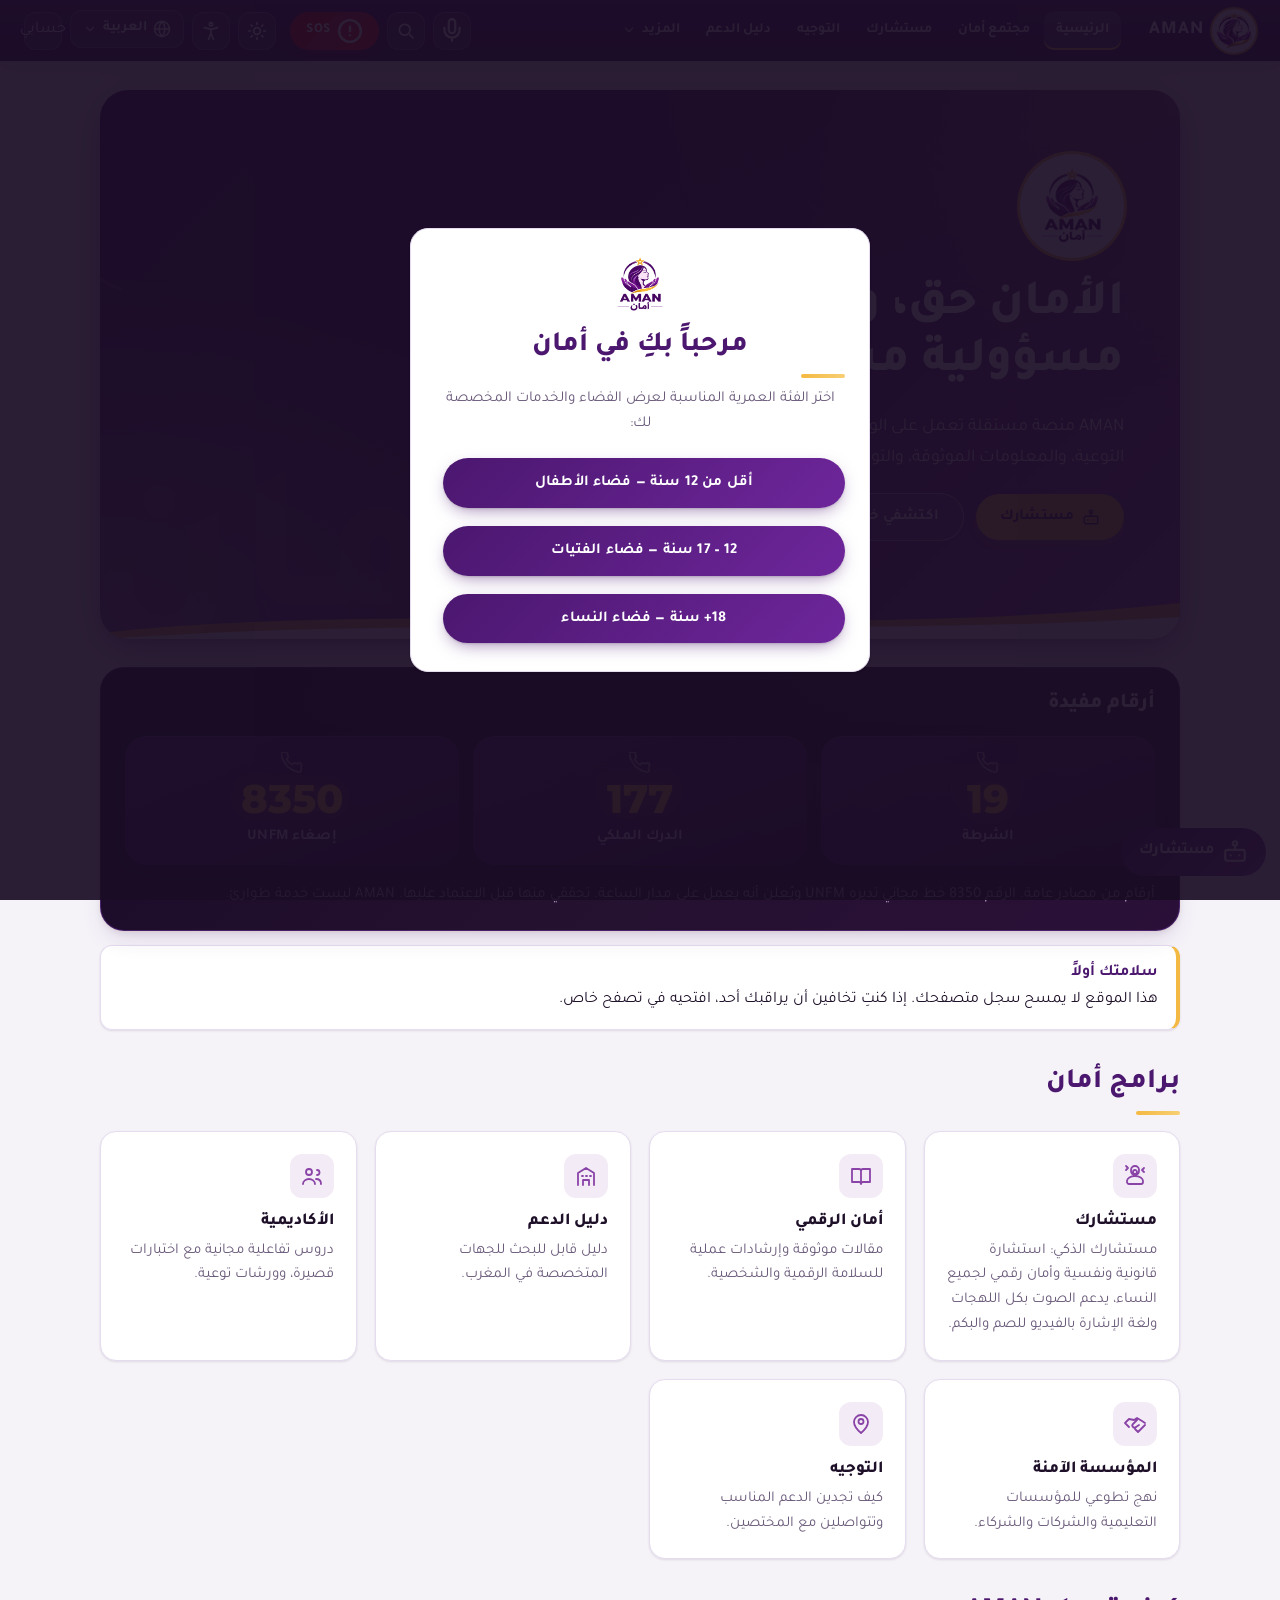
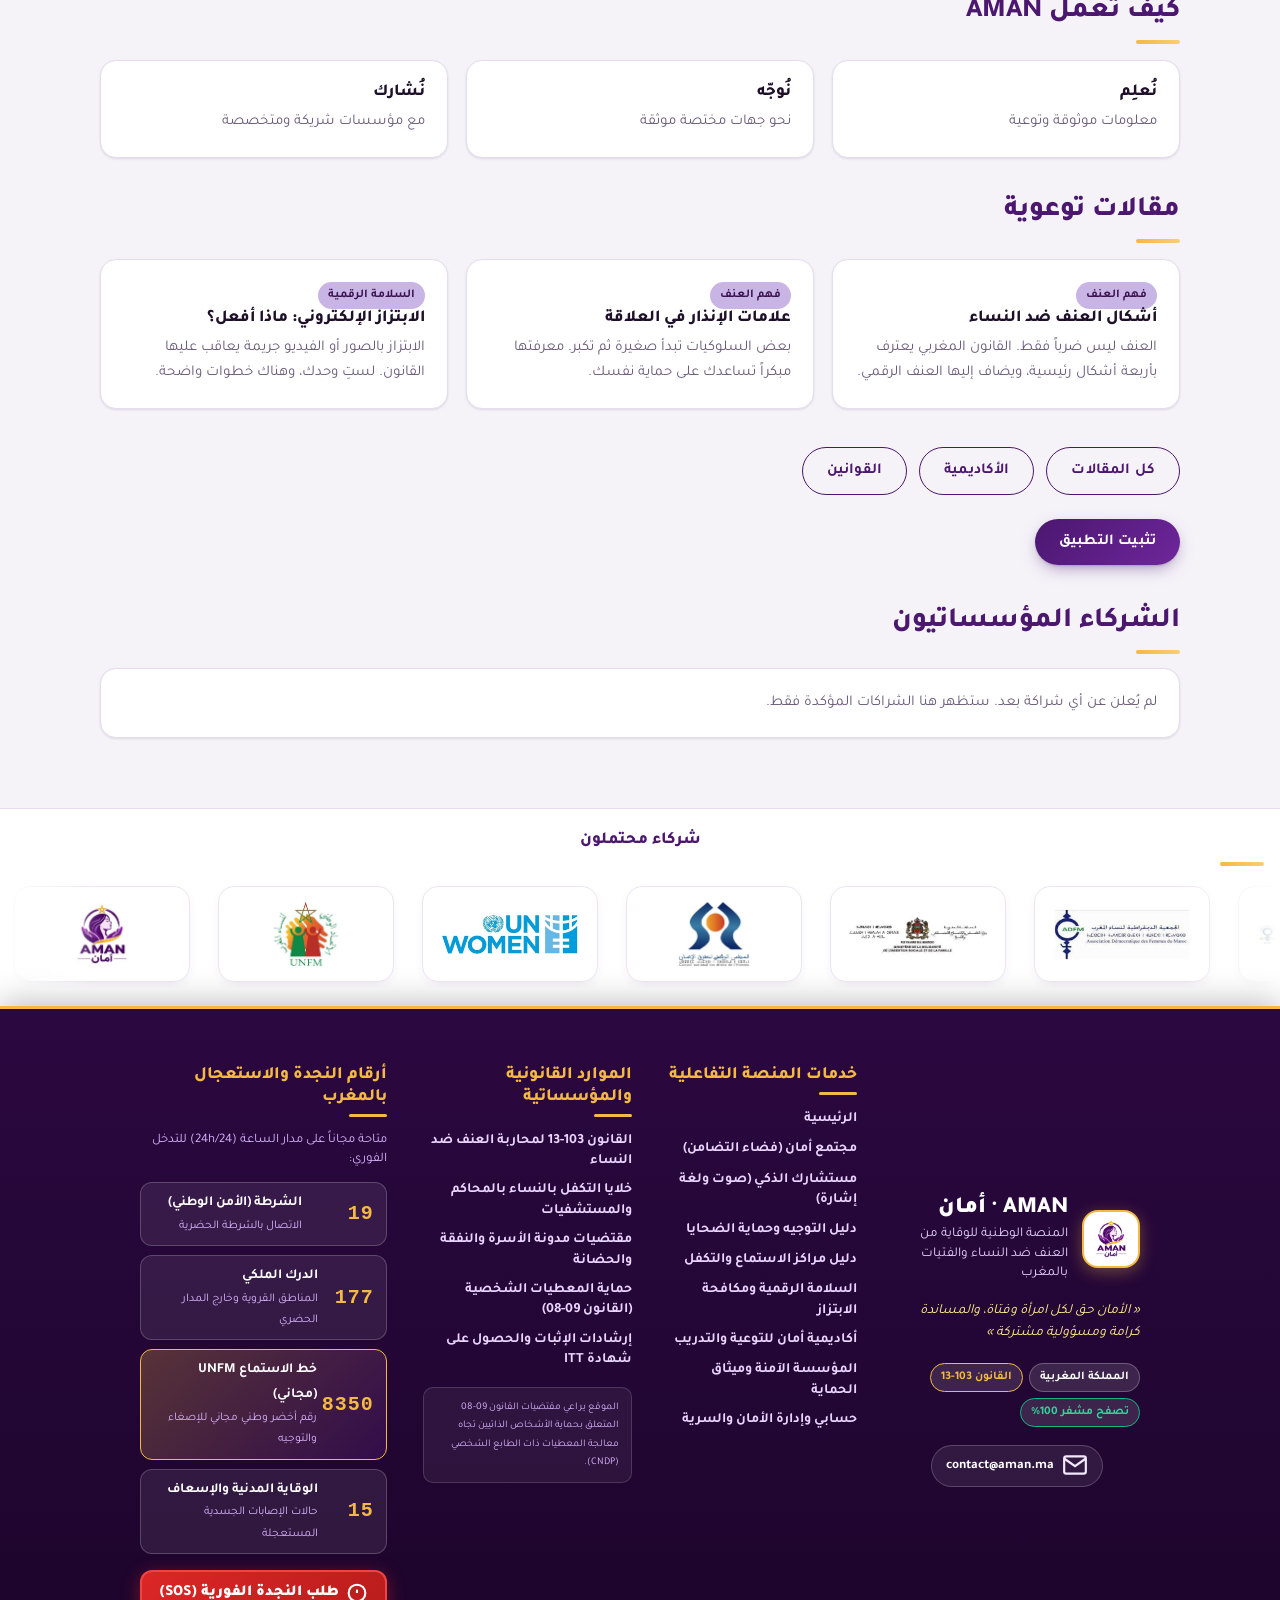
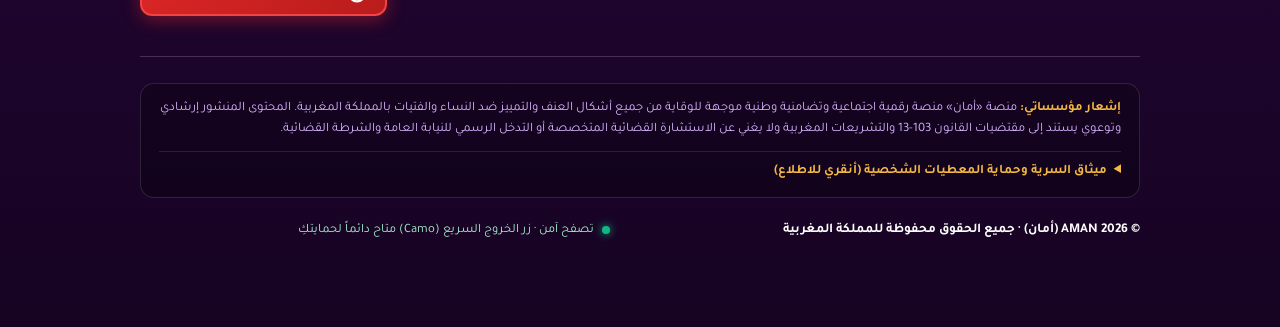
==== commit 331228d7: "fix: partner logos path, clean header/footer layout, age-gate onboarding, and integrated girls space" ====
--- a/index.html
+++ b/index.html
@@ -4,7 +4,7 @@
 <meta property="og:type" content="website"><meta property="og:site_name" content="AMAN – أمان"><meta property="og:title" content="AMAN – أمان | الأمان حق، والمساندة مسؤولية مشتركة"><meta property="og:description" content="معلومات موثوقة، توجيه نحو خدمات المساندة، ومساعد ذكي لمواجهة العنف ضد النساء والفتيات في المغرب."><meta property="og:url" content="./"><meta property="og:image" content="icon-512.png"><meta property="og:locale" content="ar_MA"><meta property="og:locale:alternate" content="fr_MA"><meta property="og:locale:alternate" content="en_GB"><meta name="twitter:card" content="summary">
 <meta name="theme-color" content="#4B176F"><meta name="apple-mobile-web-app-capable" content="yes"><script>if(location.protocol!=="file:"){var m=document.createElement("link");m.rel="manifest";m.href="manifest.webmanifest";document.head.appendChild(m)}</script><link rel="icon" type="image/png" sizes="192x192" href="icon-192.png"><link rel="apple-touch-icon" id="ai"><meta name="mobile-web-app-capable" content="yes"><meta name="apple-mobile-web-app-title" content="AMAN">
 <script>(function(){try{var t=localStorage.getItem("aman-theme");if(t==="dark"||t==="light")document.documentElement.setAttribute("data-theme",t)}catch(e){}})()</script>
-<link rel="preconnect" href="https://fonts.googleapis.com"><link rel="preconnect" href="https://fonts.gstatic.com" crossorigin><link rel="preload" as="image" href="logo.png"><link rel="stylesheet" href="app.css"><link rel="stylesheet" href="https://fonts.googleapis.com/css2?family=Tajawal:wght@400;500;700;800&family=Montserrat:wght@400;500;600;700&display=swap">
+<link rel="preconnect" href="https://fonts.googleapis.com"><link rel="preconnect" href="https://fonts.gstatic.com" crossorigin><link rel="preload" as="image" href="logo.png"><link rel="stylesheet" href="app.css"><style>.aman-eco-bar{display:flex;align-items:center;justify-content:center;gap:8px;flex-wrap:wrap;padding:8px 12px;background:var(--card,#fff);border-bottom:1px solid var(--bd,#e6dcef)}.aman-eco-bar a{padding:6px 12px;border-radius:999px;font-size:.86rem;font-weight:600;text-decoration:none;color:var(--ac,#4B176F);border:1px solid var(--bd,#e0d4eb)}.aman-eco-bar a:hover{background:var(--ac,#4B176F);color:#fff}#ai-fab,.ai-fab,#ai-win,.ai-box,[id*="ai-chat"],[class*="ai-fab"]{display:none!important}</style><link rel="stylesheet" href="https://fonts.googleapis.com/css2?family=Tajawal:wght@400;500;700;800&family=Montserrat:wght@400;500;600;700&display=swap">
 
 </head><body>
 <noscript><p style="padding:16px;text-align:center">يحتاج موقع أمان إلى تفعيل JavaScript. AMAN nécessite JavaScript. AMAN needs JavaScript enabled. — طوارئ / Urgence / Emergency: 19 · 177 · 15 · 8350</p></noscript>
@@ -29,4 +29,6 @@
 <script src="protect.js"></script>
 <script src="app-extra.js"></script>
 <script src="app-voice.js"></script>
+<script src="app-ecosystem.js"></script>
+<script src="app-girls.js"></script>
 </body></html>
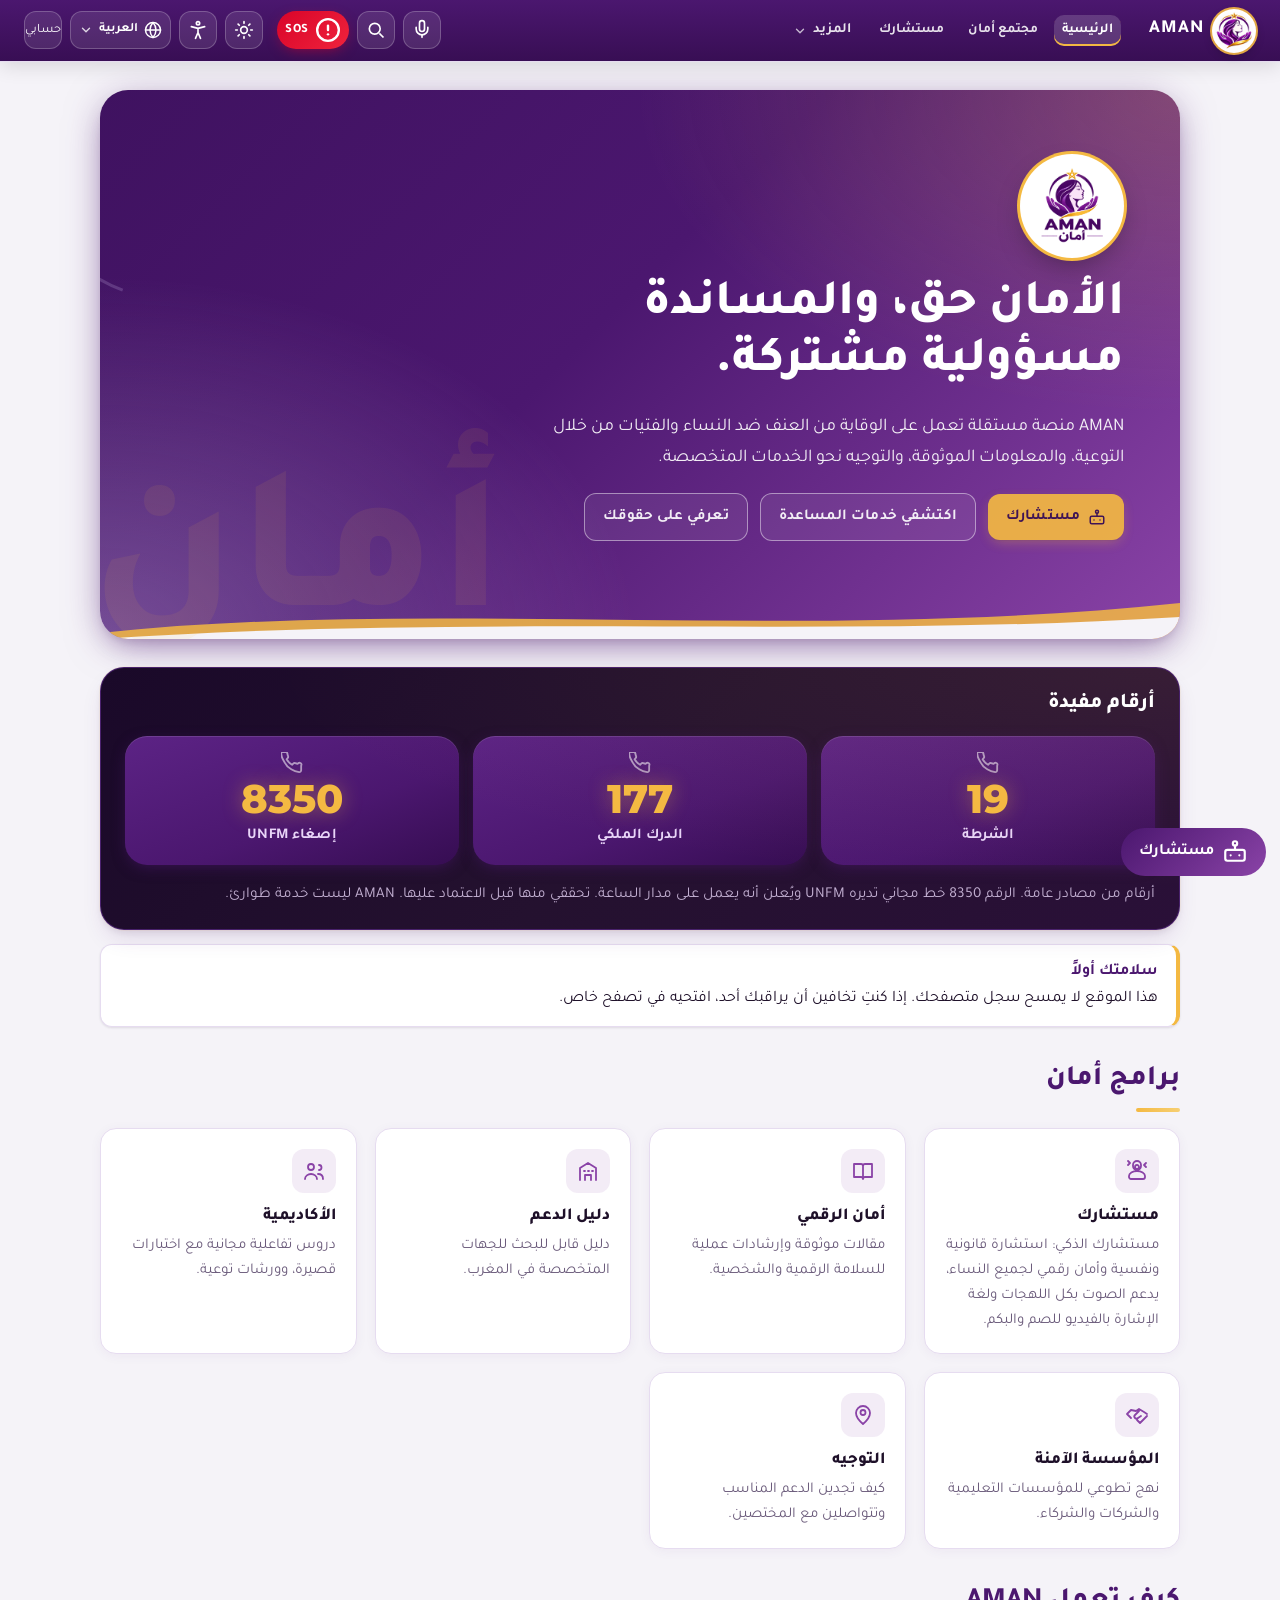
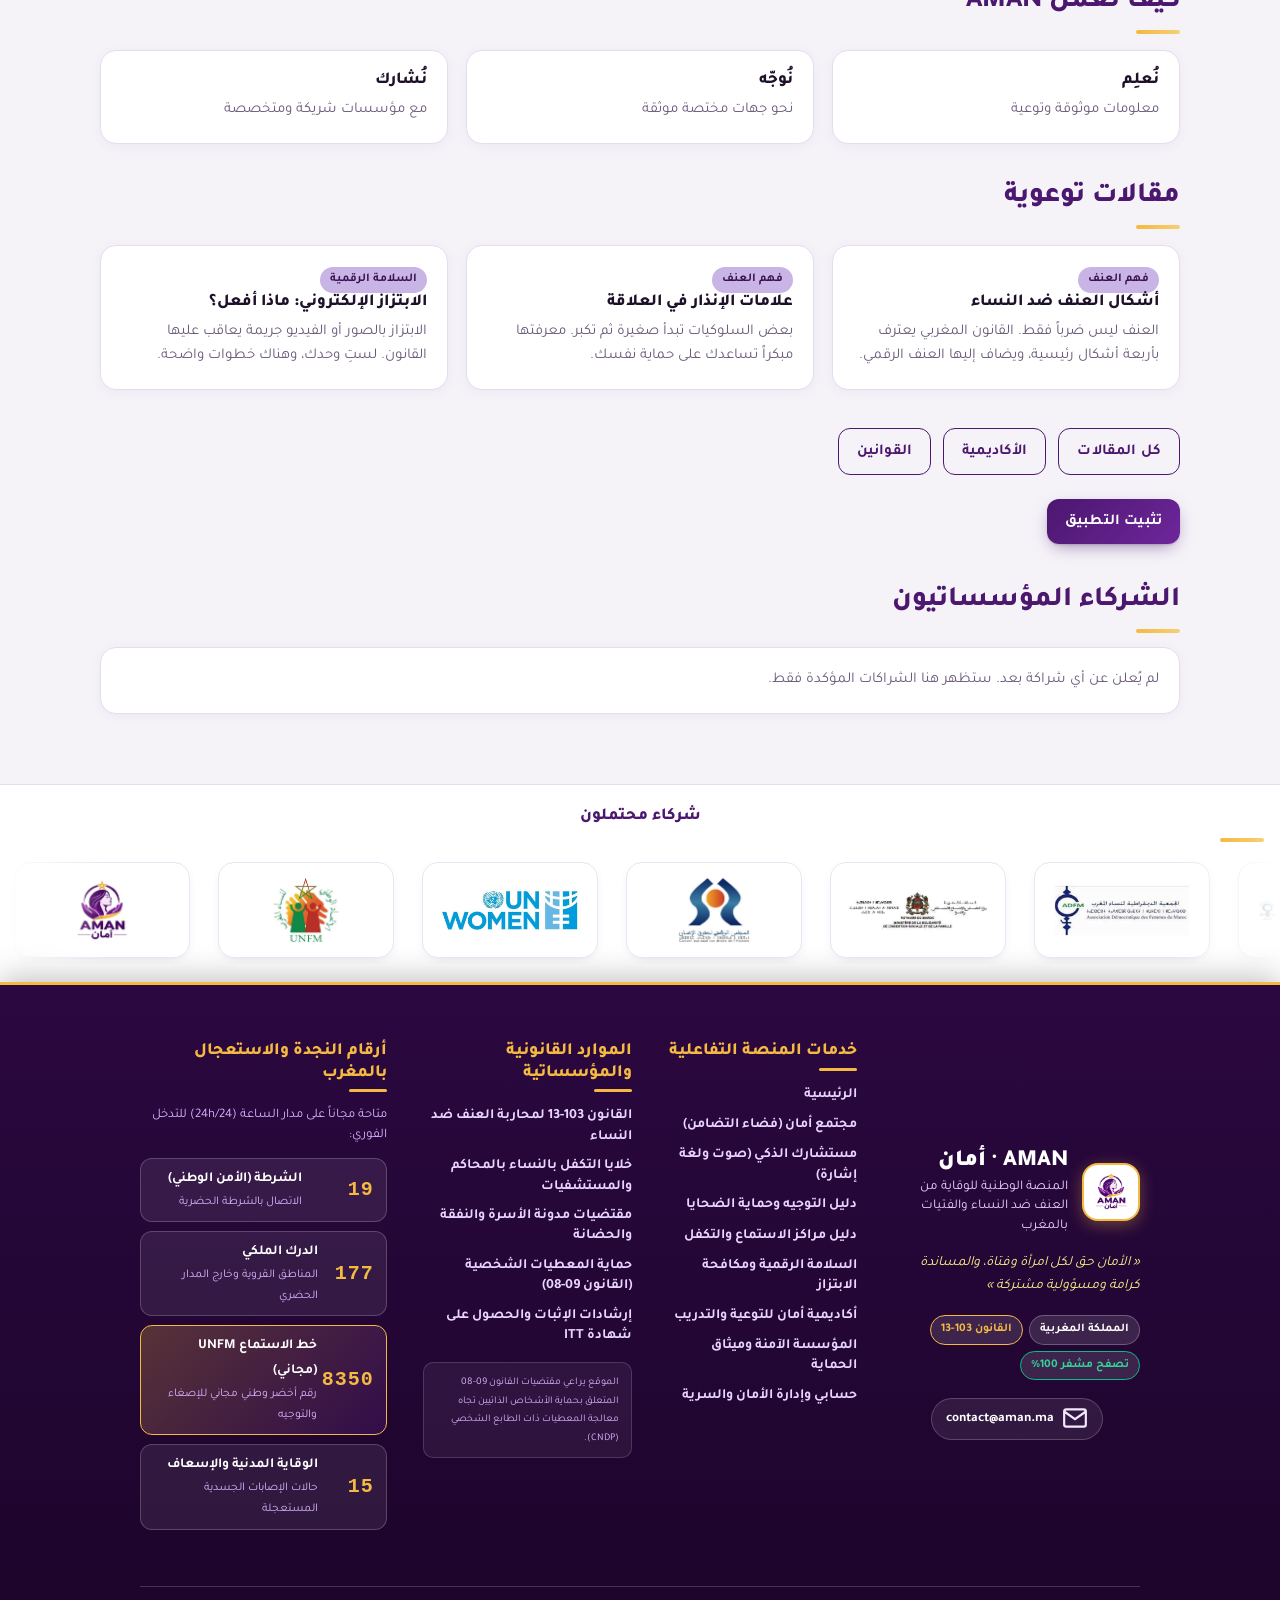
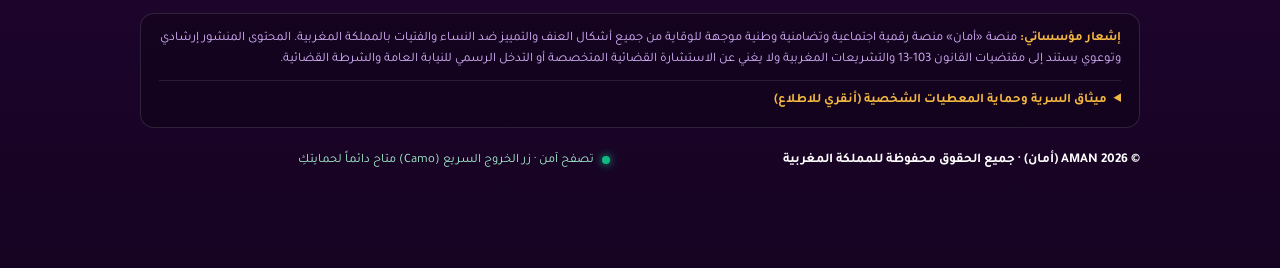
==== commit 5ec31e58: "feat: UI/UX responsive fixes, age-based AMAN GIRLS personalization, AES-256-GCM encryption, and gzip" ====
--- a/index.html
+++ b/index.html
@@ -4,7 +4,7 @@
 <meta property="og:type" content="website"><meta property="og:site_name" content="AMAN – أمان"><meta property="og:title" content="AMAN – أمان | الأمان حق، والمساندة مسؤولية مشتركة"><meta property="og:description" content="معلومات موثوقة، توجيه نحو خدمات المساندة، ومساعد ذكي لمواجهة العنف ضد النساء والفتيات في المغرب."><meta property="og:url" content="./"><meta property="og:image" content="icon-512.png"><meta property="og:locale" content="ar_MA"><meta property="og:locale:alternate" content="fr_MA"><meta property="og:locale:alternate" content="en_GB"><meta name="twitter:card" content="summary">
 <meta name="theme-color" content="#4B176F"><meta name="apple-mobile-web-app-capable" content="yes"><script>if(location.protocol!=="file:"){var m=document.createElement("link");m.rel="manifest";m.href="manifest.webmanifest";document.head.appendChild(m)}</script><link rel="icon" type="image/png" sizes="192x192" href="icon-192.png"><link rel="apple-touch-icon" id="ai"><meta name="mobile-web-app-capable" content="yes"><meta name="apple-mobile-web-app-title" content="AMAN">
 <script>(function(){try{var t=localStorage.getItem("aman-theme");if(t==="dark"||t==="light")document.documentElement.setAttribute("data-theme",t)}catch(e){}})()</script>
-<link rel="preconnect" href="https://fonts.googleapis.com"><link rel="preconnect" href="https://fonts.gstatic.com" crossorigin><link rel="preload" as="image" href="logo.png"><link rel="stylesheet" href="app.css"><style>.aman-eco-bar{display:flex;align-items:center;justify-content:center;gap:8px;flex-wrap:wrap;padding:8px 12px;background:var(--card,#fff);border-bottom:1px solid var(--bd,#e6dcef)}.aman-eco-bar a{padding:6px 12px;border-radius:999px;font-size:.86rem;font-weight:600;text-decoration:none;color:var(--ac,#4B176F);border:1px solid var(--bd,#e0d4eb)}.aman-eco-bar a:hover{background:var(--ac,#4B176F);color:#fff}#ai-fab,.ai-fab,#ai-win,.ai-box,[id*="ai-chat"],[class*="ai-fab"]{display:none!important}</style><link rel="stylesheet" href="https://fonts.googleapis.com/css2?family=Tajawal:wght@400;500;700;800&family=Montserrat:wght@400;500;600;700&display=swap">
+<link rel="preconnect" href="https://fonts.googleapis.com"><link rel="preconnect" href="https://fonts.gstatic.com" crossorigin><link rel="preload" as="image" href="logo.png"><link rel="stylesheet" href="app.css"><link rel="stylesheet" href="aman-pro.css?v=41"><style>.aman-eco-bar{display:flex;align-items:center;justify-content:center;gap:8px;flex-wrap:wrap;padding:8px 12px;background:var(--card,#fff);border-bottom:1px solid var(--bd,#e6dcef)}.aman-eco-bar a{padding:6px 12px;border-radius:999px;font-size:.86rem;font-weight:600;text-decoration:none;color:var(--ac,#4B176F);border:1px solid var(--bd,#e0d4eb)}.aman-eco-bar a:hover{background:var(--ac,#4B176F);color:#fff}@media print{html,body{display:none!important}}body.aman-privacy-lock{user-select:none;-webkit-user-select:none}</style><link rel="stylesheet" href="https://fonts.googleapis.com/css2?family=Tajawal:wght@400;500;700;800&family=Montserrat:wght@400;500;600;700&display=swap">
 
 </head><body>
 <noscript><p style="padding:16px;text-align:center">يحتاج موقع أمان إلى تفعيل JavaScript. AMAN nécessite JavaScript. AMAN needs JavaScript enabled. — طوارئ / Urgence / Emergency: 19 · 177 · 15 · 8350</p></noscript>
@@ -29,6 +29,6 @@
 <script src="protect.js"></script>
 <script src="app-extra.js"></script>
 <script src="app-voice.js"></script>
-<script src="app-ecosystem.js"></script>
-<script src="app-girls.js"></script>
+<script src="app-ecosystem.js?v=39"></script>
+<script src="app-girls.js?v=39"></script>
 </body></html>
--- a/aman-pro.css
+++ b/aman-pro.css
@@ -0,0 +1,96 @@
+/* AMAN Unified Spacing, Sizing & Border-Radius System */
+header {
+  display: flex;
+  align-items: center;
+  justify-content: space-between;
+  gap: 10px;
+  padding: 10px 16px;
+  background: var(--card, #ffffff);
+  border-bottom: 1px solid var(--bd, #e6dcef);
+  position: sticky;
+  top: 0;
+  z-index: 100;
+}
+
+header .logo {
+  display: inline-flex;
+  align-items: center;
+  gap: 8px;
+  flex-shrink: 0;
+}
+
+header .dn {
+  display: flex;
+  align-items: center;
+  gap: 8px;
+  overflow: visible;
+  flex-wrap: nowrap;
+}
+header .dn a { font-size: 0.85rem; padding: 4px 8px; white-space: nowrap; }
+header .dn a:nth-child(n+4) { display: none; }
+header .hd-act button, header .hd-act a { padding: 4px 8px !important; min-height: 32px !important; font-size: 0.8rem !important; }
+#drw { max-width: 100vw; overflow-x: hidden; box-sizing: border-box; }
+#drw .btn, #drw button { max-width: 100%; white-space: normal; }
+footer { padding-bottom: 96px !important; }
+.btn-sos:not(#hd-act .btn-sos) { display: none !important; }
+
+header .hd-act {
+  display: flex;
+  align-items: center;
+  gap: 8px;
+  flex-shrink: 0;
+}
+
+body {
+  line-height: 1.65;
+  -webkit-font-smoothing: antialiased;
+}
+
+.wrap {
+  max-width: 920px;
+  margin: 0 auto;
+  padding: 20px 16px;
+  box-sizing: border-box;
+}
+
+.card {
+  border-radius: 16px !important;
+  padding: 20px !important;
+  box-shadow: 0 2px 12px rgba(75, 23, 111, 0.05);
+  box-sizing: border-box;
+  transition: box-shadow 0.15s ease;
+}
+
+.btn {
+  border-radius: 12px !important;
+  min-height: 44px;
+  display: inline-flex;
+  align-items: center;
+  justify-content: center;
+  gap: 6px;
+  padding: 10px 18px;
+  font-weight: 600;
+  box-sizing: border-box;
+  transition: transform 0.12s ease, opacity 0.12s ease;
+}
+
+.btn:active {
+  transform: scale(0.98);
+}
+
+:focus-visible {
+  outline: 2px solid var(--ac, #4B176F);
+  outline-offset: 2px;
+}
+
+input, select, textarea {
+  border-radius: 10px !important;
+  border: 1px solid var(--bd, #dfd3eb);
+  box-sizing: border-box;
+  font-family: inherit;
+}
+
+@media (max-width: 600px) {
+  .wrap { padding: 12px; }
+  .card { padding: 14px !important; border-radius: 14px !important; }
+}
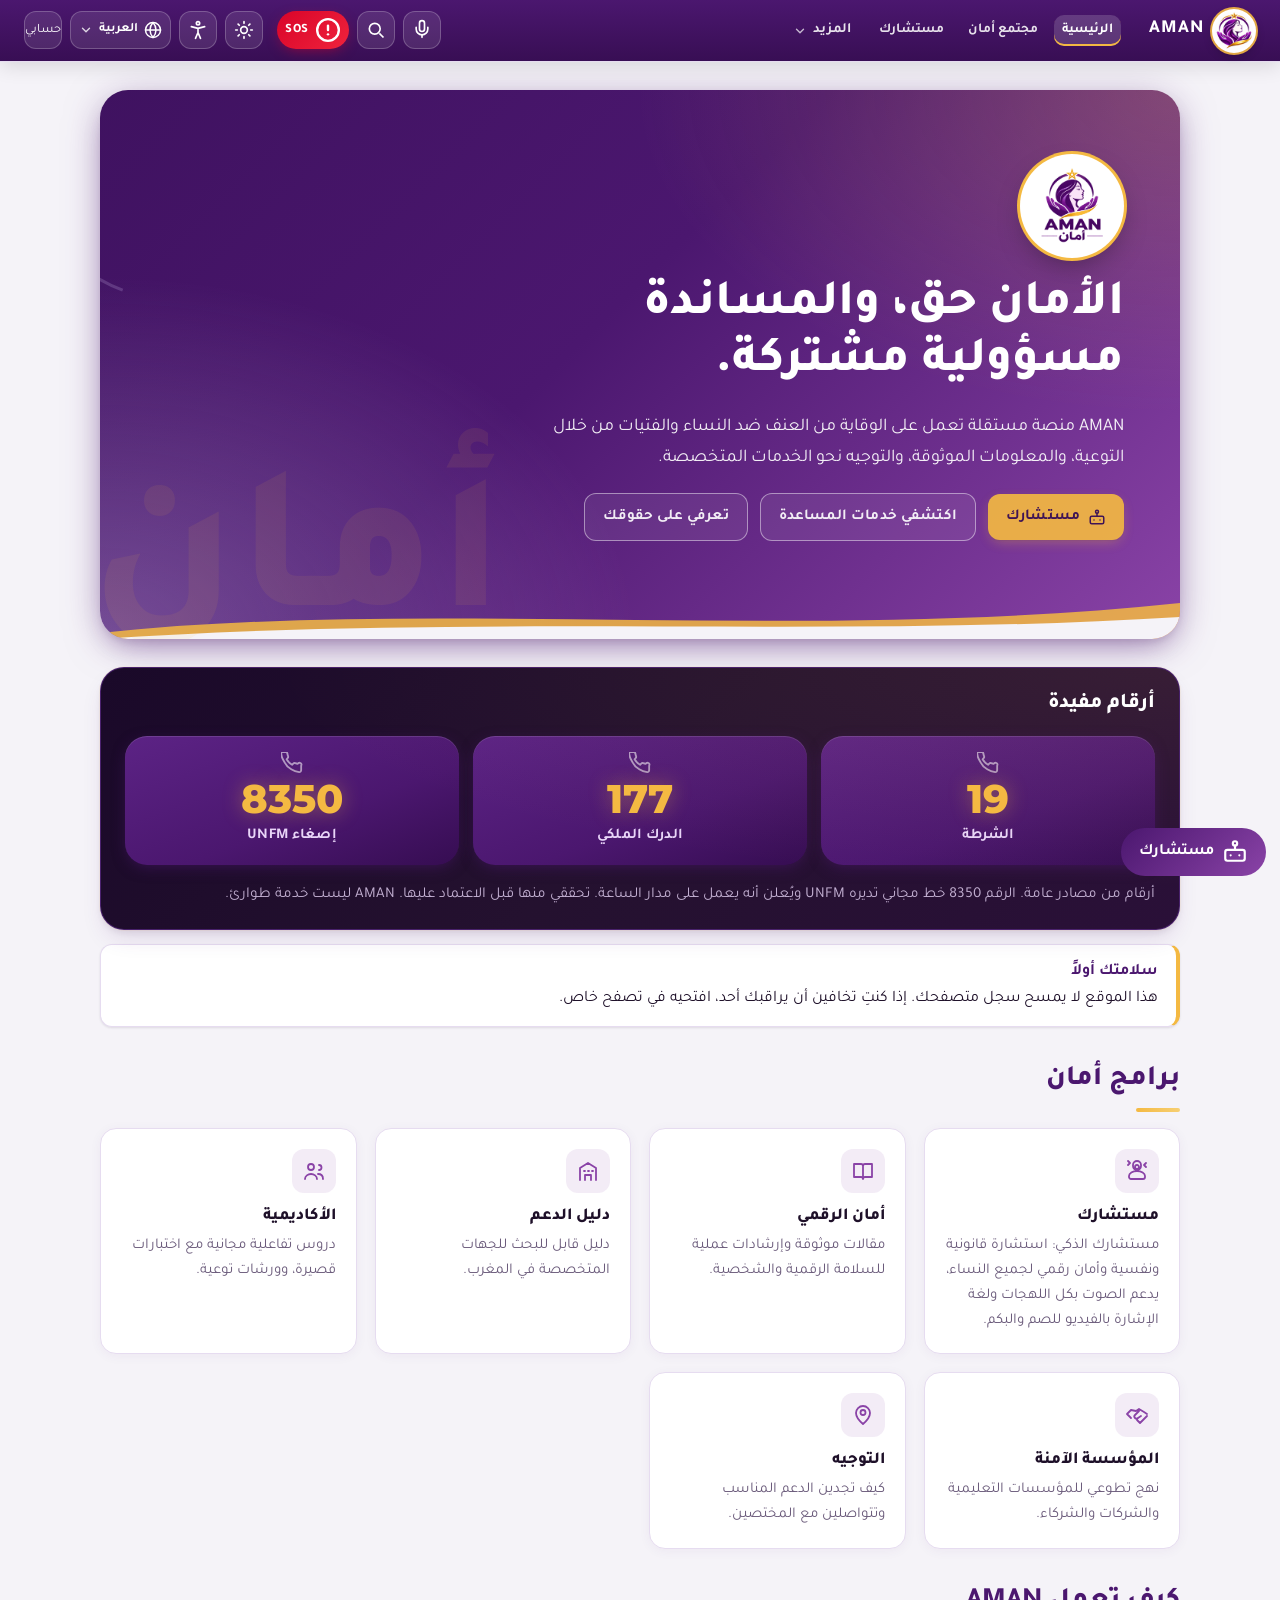
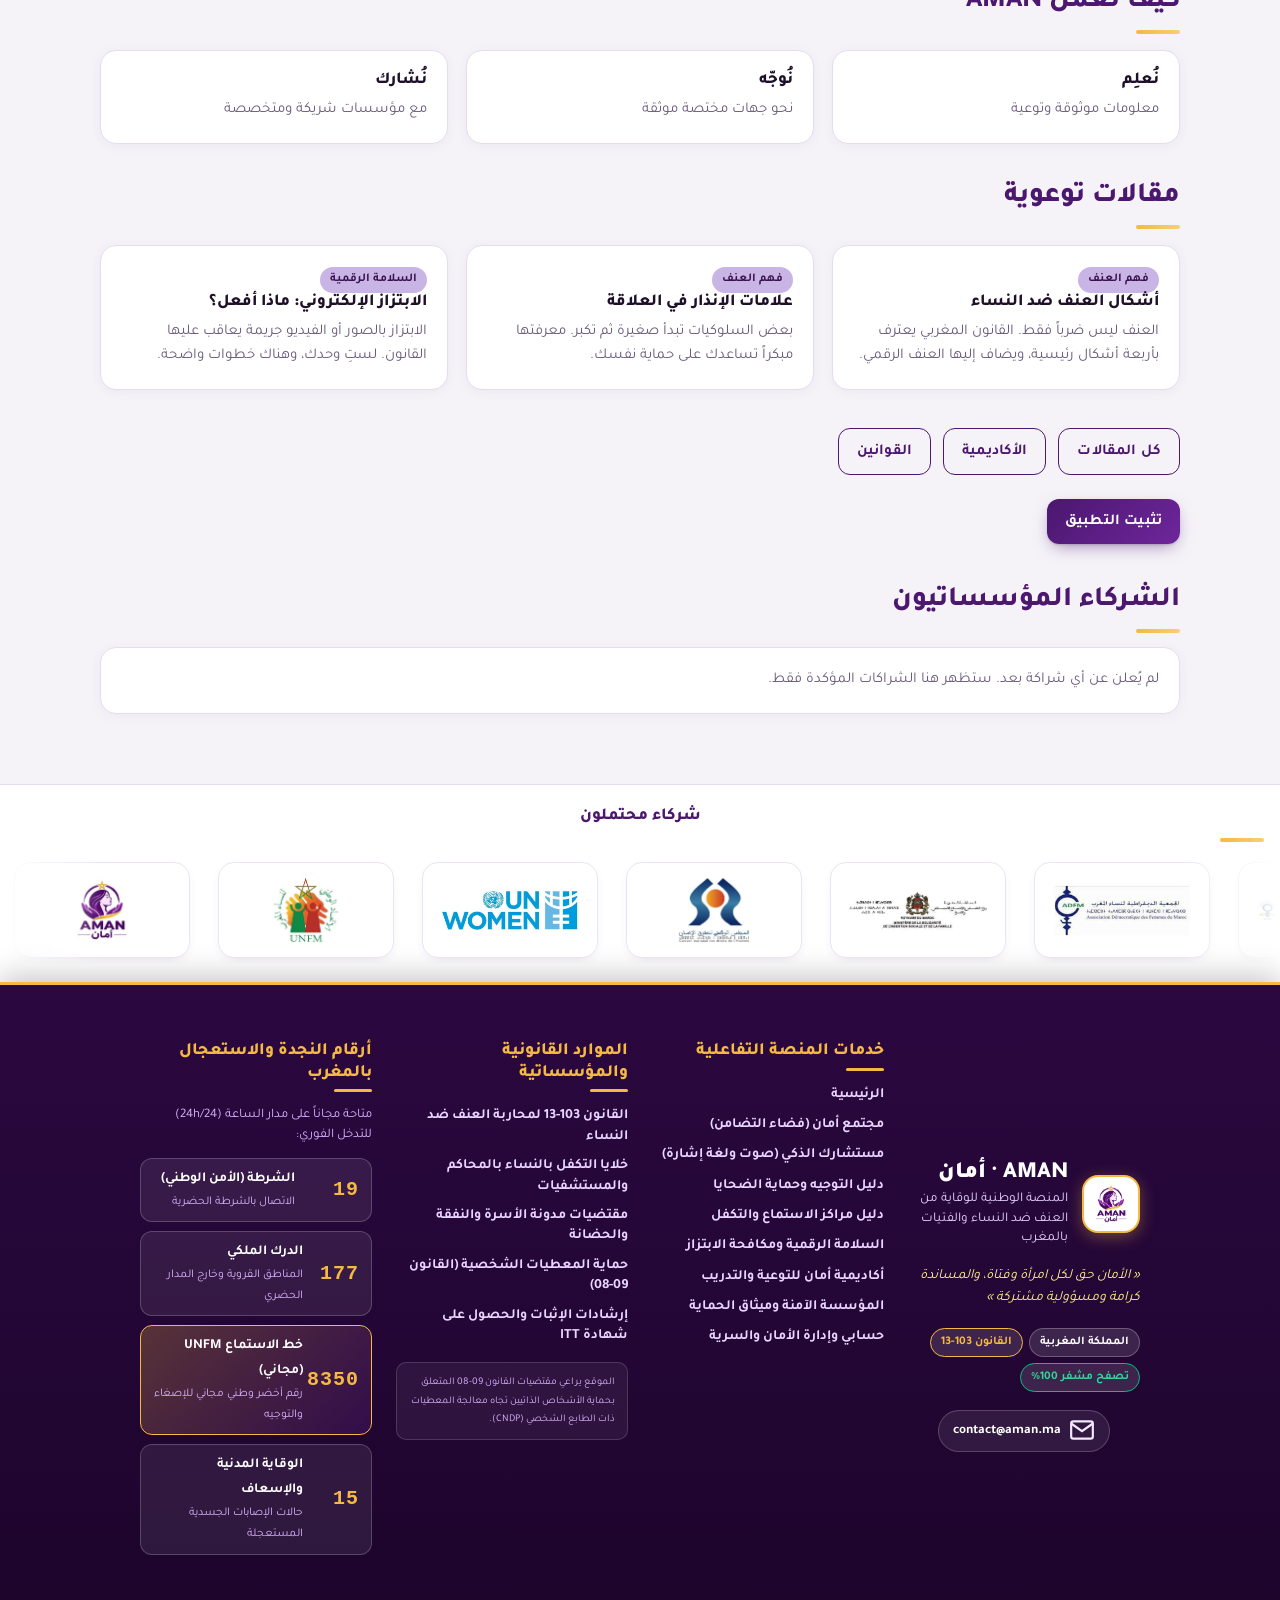
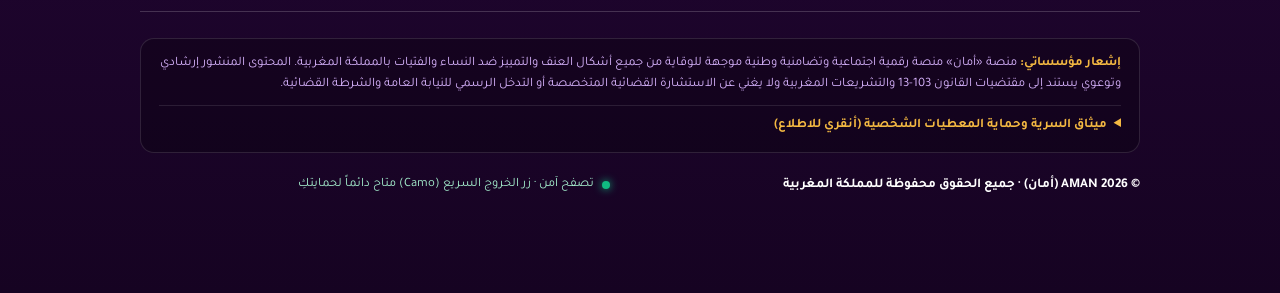
==== commit a1c71a9c: "style: refine institutional 4-column footer grid and responsive spacing Co-authored-by: arena-agent " ====
--- a/index.html
+++ b/index.html
@@ -4,7 +4,7 @@
 <meta property="og:type" content="website"><meta property="og:site_name" content="AMAN – أمان"><meta property="og:title" content="AMAN – أمان | الأمان حق، والمساندة مسؤولية مشتركة"><meta property="og:description" content="معلومات موثوقة، توجيه نحو خدمات المساندة، ومساعد ذكي لمواجهة العنف ضد النساء والفتيات في المغرب."><meta property="og:url" content="./"><meta property="og:image" content="icon-512.png"><meta property="og:locale" content="ar_MA"><meta property="og:locale:alternate" content="fr_MA"><meta property="og:locale:alternate" content="en_GB"><meta name="twitter:card" content="summary">
 <meta name="theme-color" content="#4B176F"><meta name="apple-mobile-web-app-capable" content="yes"><script>if(location.protocol!=="file:"){var m=document.createElement("link");m.rel="manifest";m.href="manifest.webmanifest";document.head.appendChild(m)}</script><link rel="icon" type="image/png" sizes="192x192" href="icon-192.png"><link rel="apple-touch-icon" id="ai"><meta name="mobile-web-app-capable" content="yes"><meta name="apple-mobile-web-app-title" content="AMAN">
 <script>(function(){try{var t=localStorage.getItem("aman-theme");if(t==="dark"||t==="light")document.documentElement.setAttribute("data-theme",t)}catch(e){}})()</script>
-<link rel="preconnect" href="https://fonts.googleapis.com"><link rel="preconnect" href="https://fonts.gstatic.com" crossorigin><link rel="preload" as="image" href="logo.png"><link rel="stylesheet" href="app.css"><link rel="stylesheet" href="aman-pro.css?v=41"><style>.aman-eco-bar{display:flex;align-items:center;justify-content:center;gap:8px;flex-wrap:wrap;padding:8px 12px;background:var(--card,#fff);border-bottom:1px solid var(--bd,#e6dcef)}.aman-eco-bar a{padding:6px 12px;border-radius:999px;font-size:.86rem;font-weight:600;text-decoration:none;color:var(--ac,#4B176F);border:1px solid var(--bd,#e0d4eb)}.aman-eco-bar a:hover{background:var(--ac,#4B176F);color:#fff}@media print{html,body{display:none!important}}body.aman-privacy-lock{user-select:none;-webkit-user-select:none}</style><link rel="stylesheet" href="https://fonts.googleapis.com/css2?family=Tajawal:wght@400;500;700;800&family=Montserrat:wght@400;500;600;700&display=swap">
+<link rel="preconnect" href="https://fonts.googleapis.com"><link rel="preconnect" href="https://fonts.gstatic.com" crossorigin><link rel="preload" as="image" href="logo.png"><link rel="stylesheet" href="app.css"><link rel="stylesheet" href="aman-pro.css?v=42"><style>.aman-eco-bar{display:flex;align-items:center;justify-content:center;gap:8px;flex-wrap:wrap;padding:8px 12px;background:var(--card,#fff);border-bottom:1px solid var(--bd,#e6dcef)}.aman-eco-bar a{padding:6px 12px;border-radius:999px;font-size:.86rem;font-weight:600;text-decoration:none;color:var(--ac,#4B176F);border:1px solid var(--bd,#e0d4eb)}.aman-eco-bar a:hover{background:var(--ac,#4B176F);color:#fff}@media print{html,body{display:none!important}}body.aman-privacy-lock{user-select:none;-webkit-user-select:none}</style><link rel="stylesheet" href="https://fonts.googleapis.com/css2?family=Tajawal:wght@400;500;700;800&family=Montserrat:wght@400;500;600;700&display=swap">
 
 </head><body>
 <noscript><p style="padding:16px;text-align:center">يحتاج موقع أمان إلى تفعيل JavaScript. AMAN nécessite JavaScript. AMAN needs JavaScript enabled. — طوارئ / Urgence / Emergency: 19 · 177 · 15 · 8350</p></noscript>
--- a/aman-pro.css
+++ b/aman-pro.css
@@ -32,6 +32,19 @@
 #drw { max-width: 100vw; overflow-x: hidden; box-sizing: border-box; }
 #drw .btn, #drw button { max-width: 100%; white-space: normal; }
 footer { padding-bottom: 96px !important; }
+footer .ft-container { max-width: 1120px; margin: 0 auto; text-align: start; }
+footer .ft-g {
+  display: grid;
+  grid-template-columns: repeat(4, minmax(0, 1fr));
+  gap: 24px;
+  align-items: start;
+}
+@media (max-width: 1024px) {
+  footer .ft-g { grid-template-columns: repeat(2, minmax(0, 1fr)); }
+}
+@media (max-width: 600px) {
+  footer .ft-g { grid-template-columns: 1fr; gap: 18px; }
+}
 .btn-sos:not(#hd-act .btn-sos) { display: none !important; }
 
 header .hd-act {
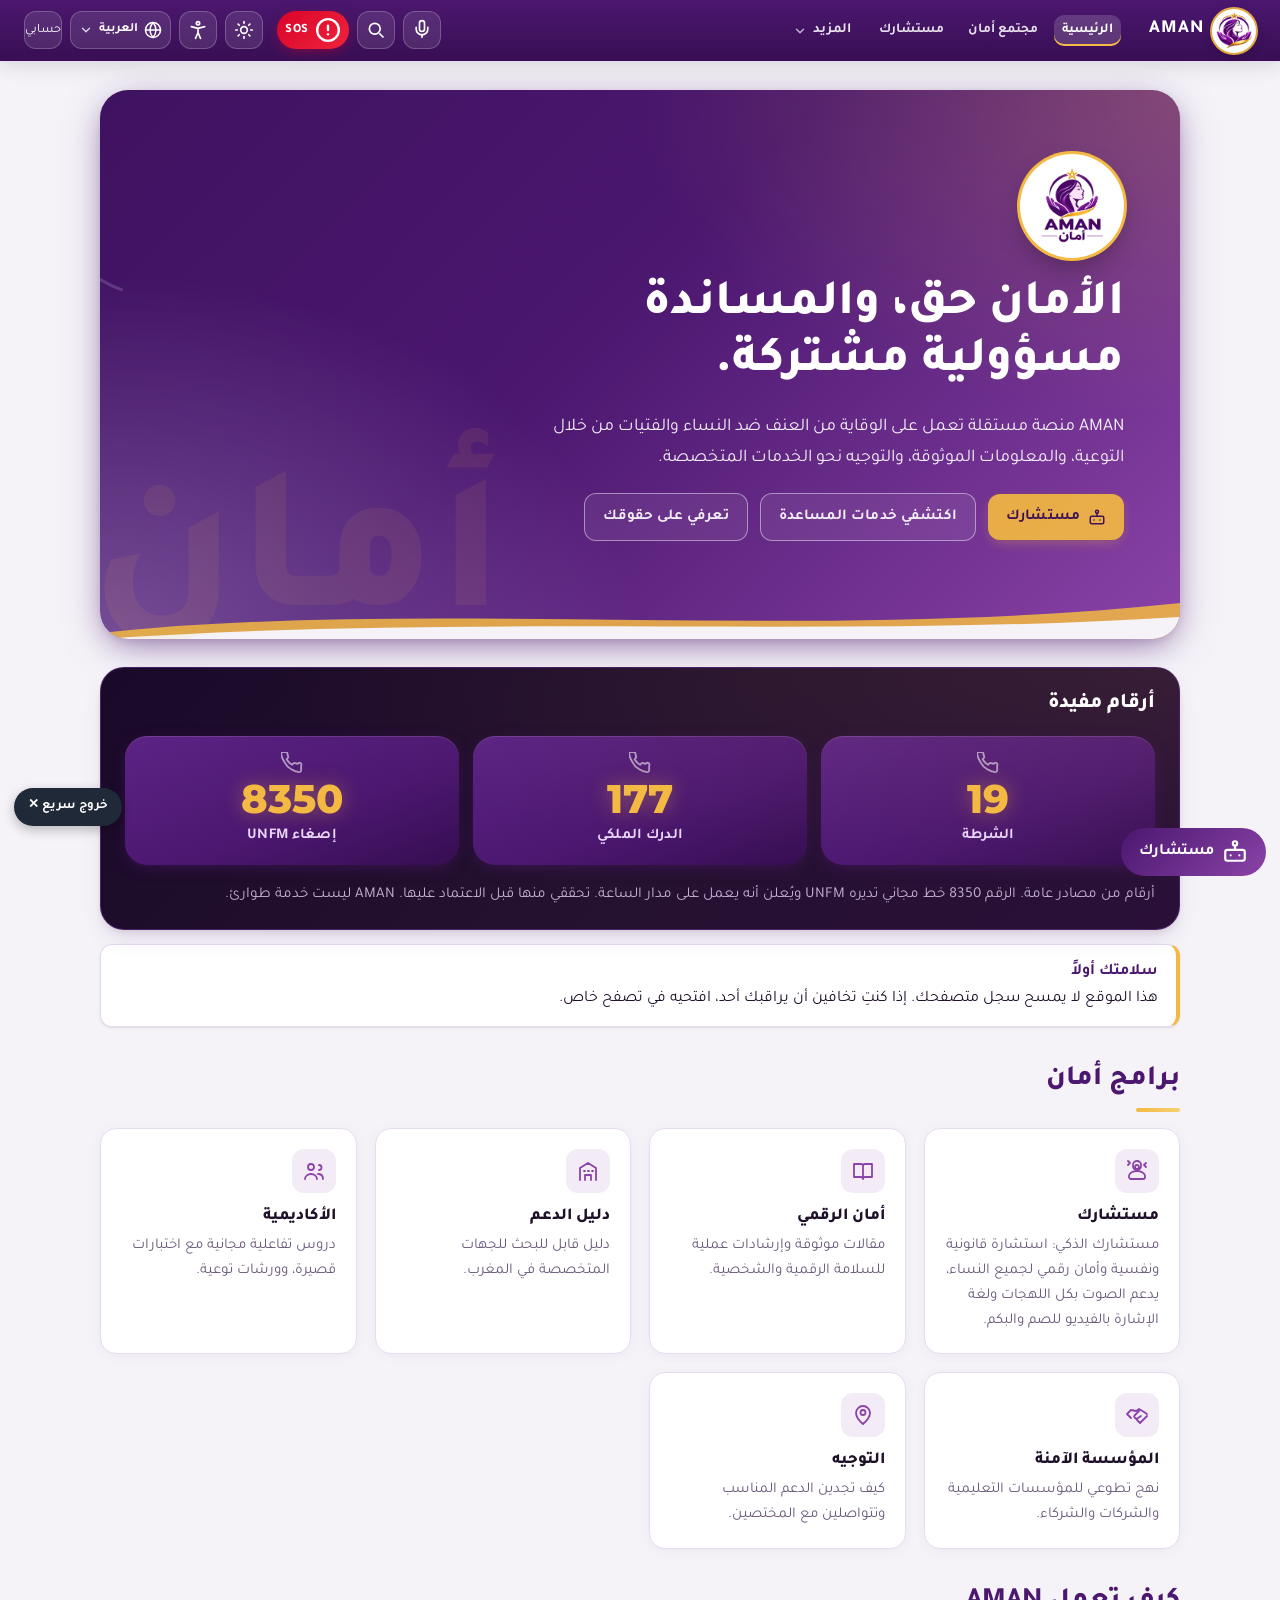
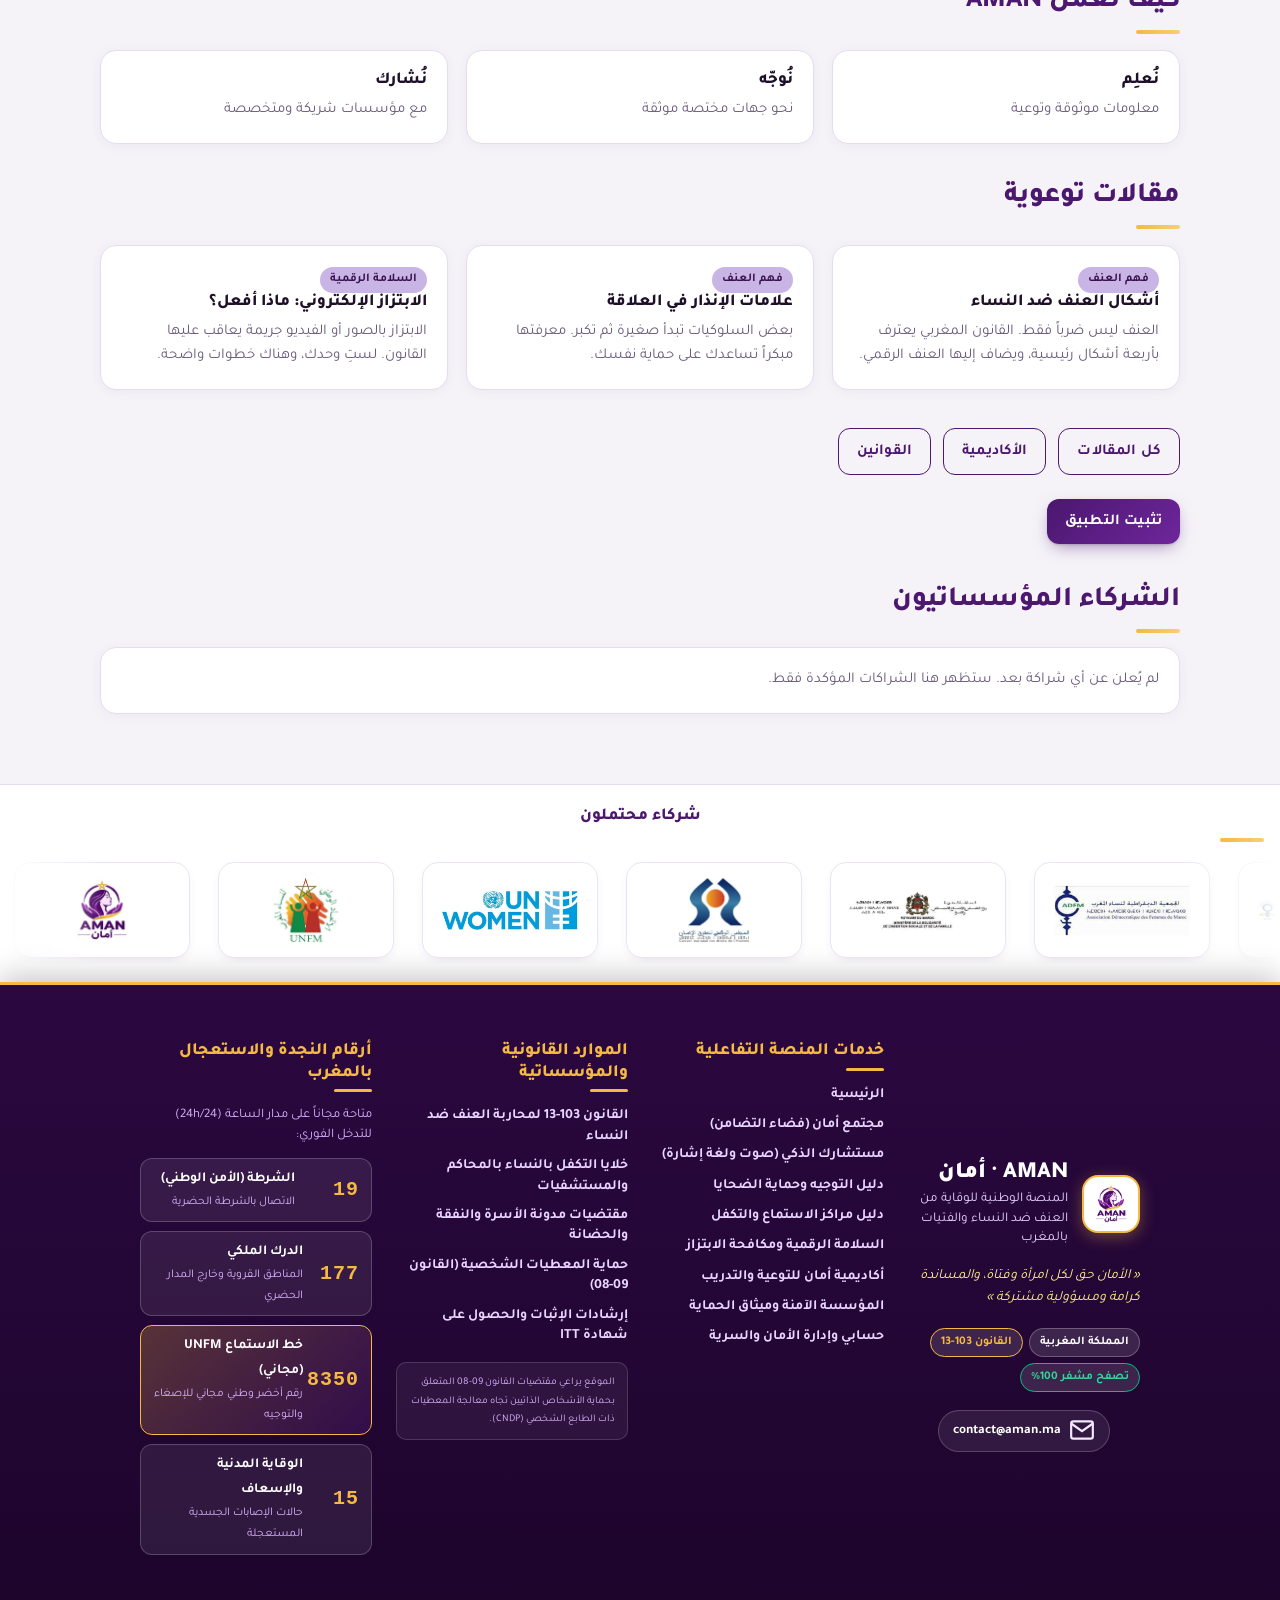
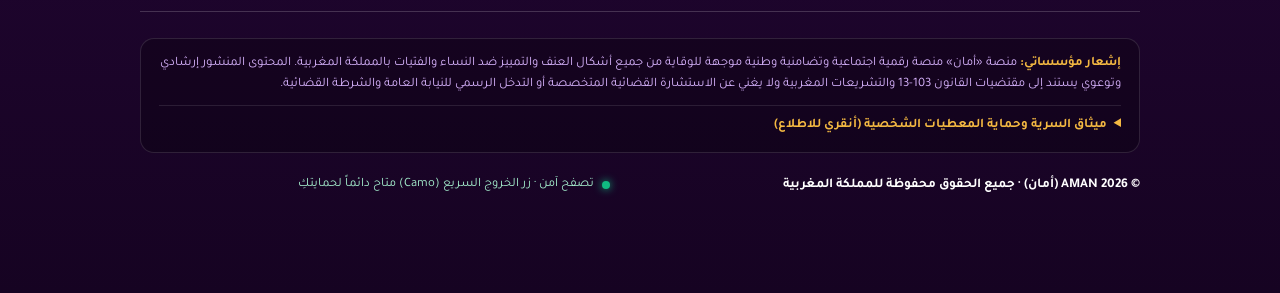
==== commit 3b546414: "feat: add Quick Exit button for immediate survivor safety Co-authored-by: arena-agent <297053741+are" ====
--- a/index.html
+++ b/index.html
@@ -29,6 +29,6 @@
 <script src="protect.js"></script>
 <script src="app-extra.js"></script>
 <script src="app-voice.js"></script>
-<script src="app-ecosystem.js?v=39"></script>
-<script src="app-girls.js?v=39"></script>
+<script src="app-ecosystem.js?v=46"></script>
+<script src="app-girls.js?v=46"></script>
 </body></html>
